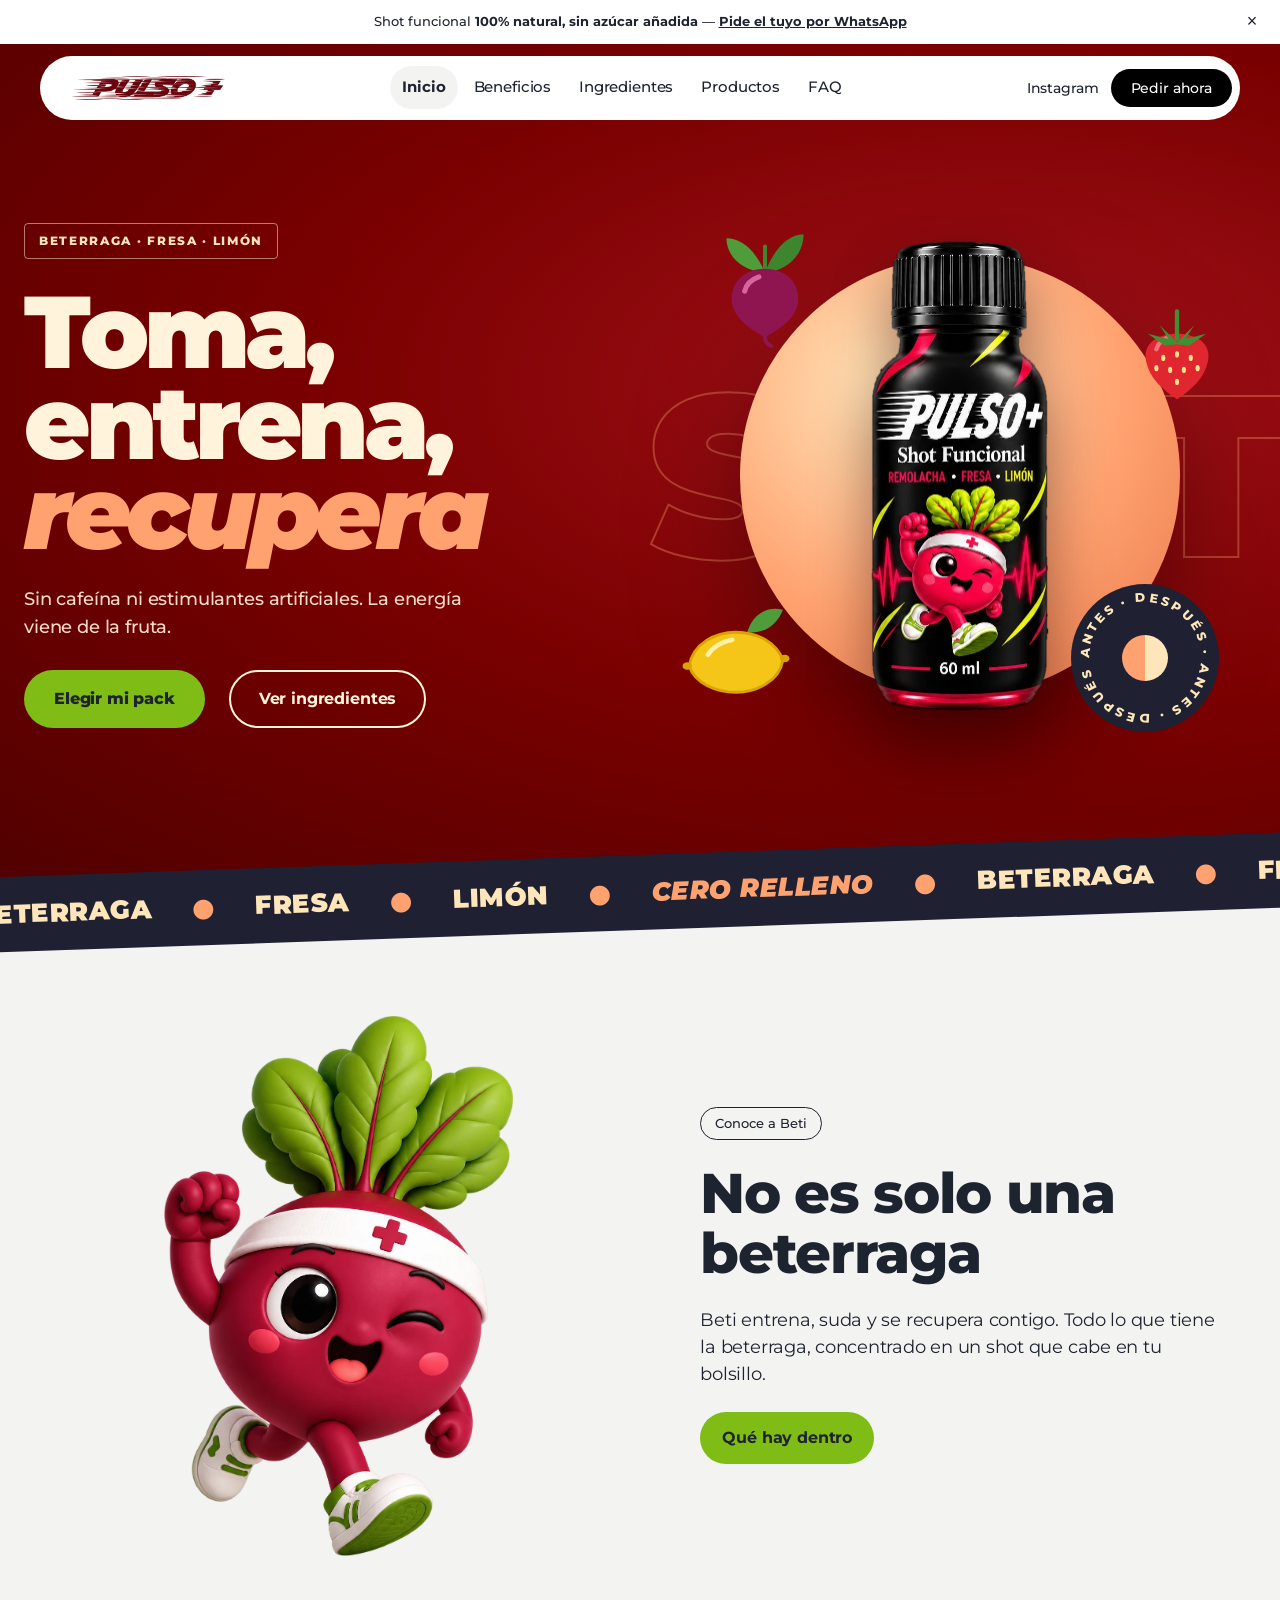
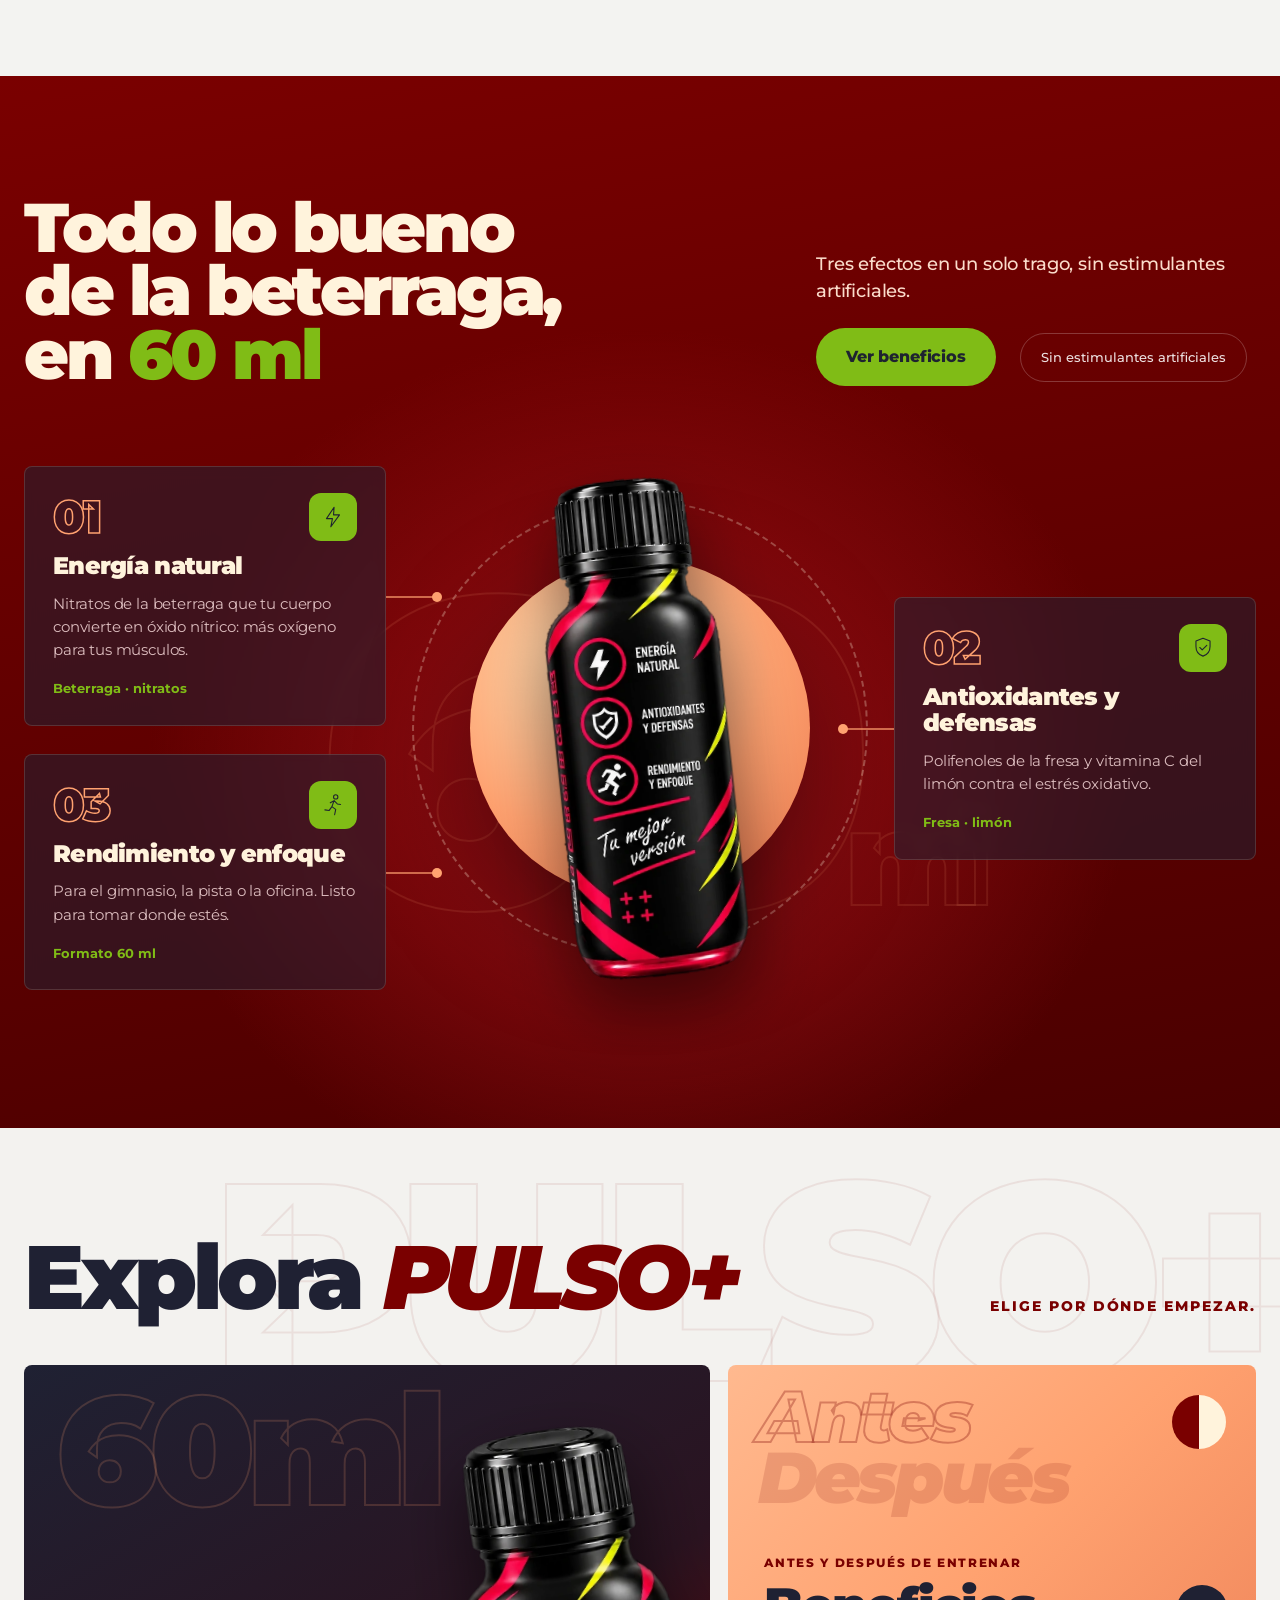
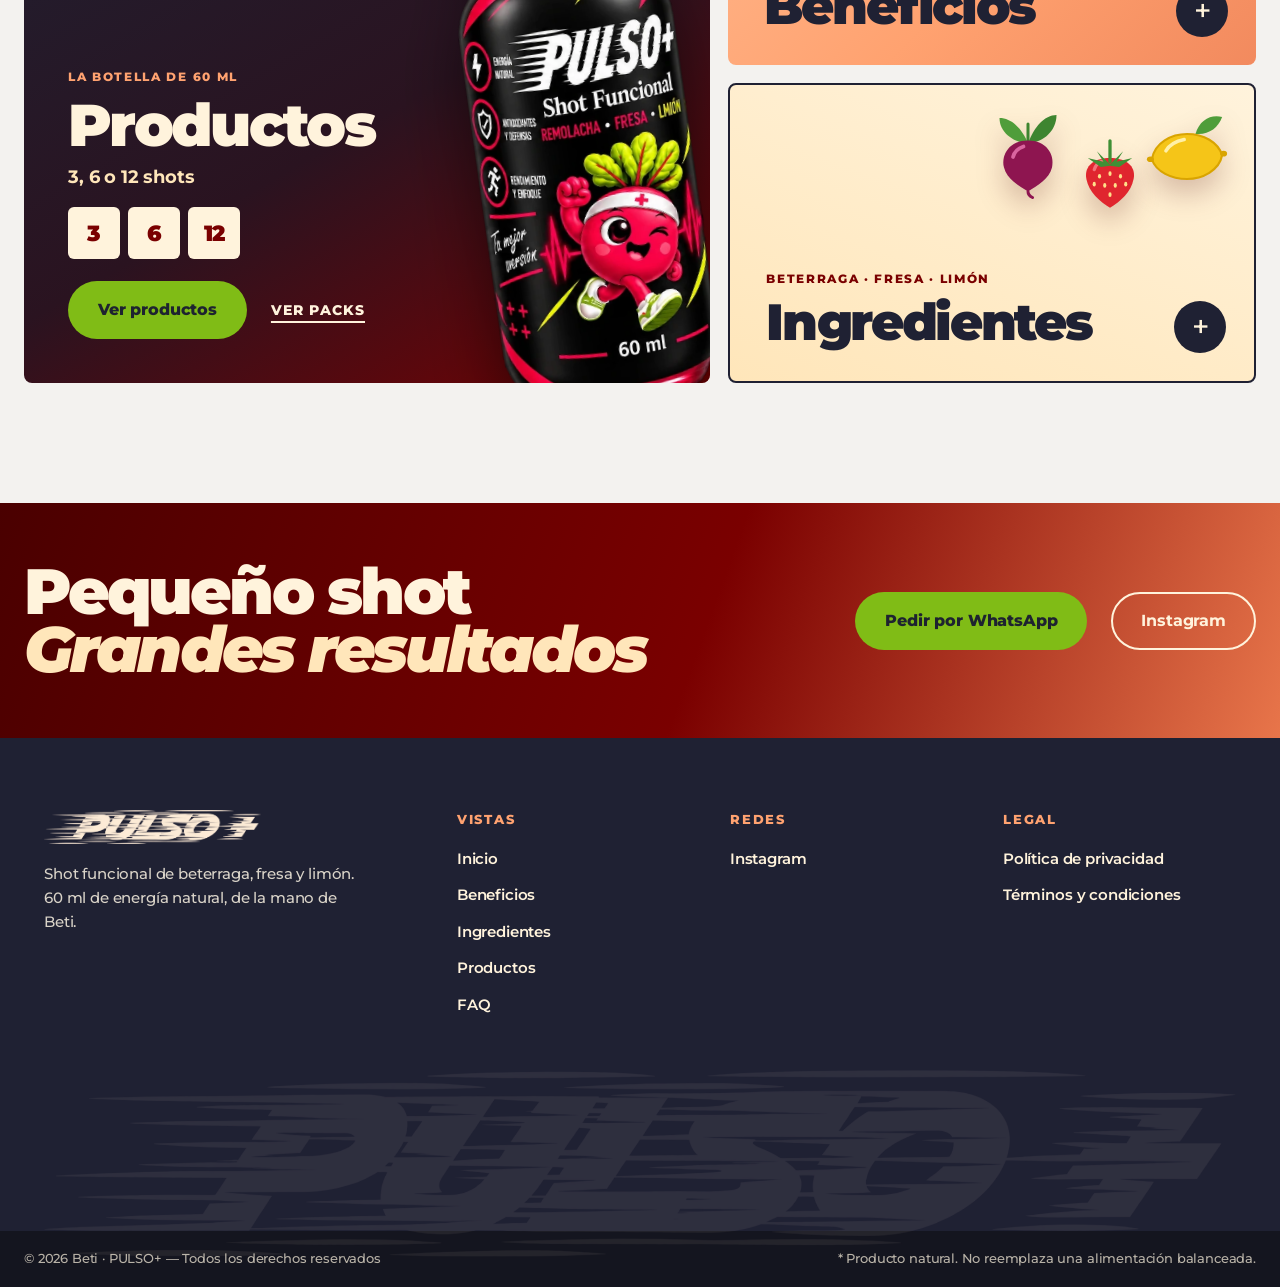
==== index.html @ 5bfd6ba0 "Explora: + en lugar de flecha en Beneficios e Ingredientes Co-Authored-By: Claude Opus 5.5 <noreply@" ====
<!doctype html>
<html lang="es">
<head>
  <meta charset="utf-8">
  <meta name="viewport" content="width=device-width, initial-scale=1, viewport-fit=cover">
  <title>PULSO+ de Beti — Pequeño shot. Grandes resultados.</title>
  <meta name="description" content="PULSO+: shot funcional 100% natural de 60 ml con beterraga, fresa y limón. Energía natural, antioxidantes y recuperación.">
  <meta name="theme-color" content="#ffffff">
  <link rel="icon" type="image/png" href="assets/img/favicon.png">
  <link rel="preconnect" href="https://fonts.googleapis.com">
  <link rel="preconnect" href="https://fonts.gstatic.com" crossorigin>
  <link href="https://fonts.googleapis.com/css2?family=Montserrat:ital,wght@0,400;0,500;0,600;0,700;0,800;0,900;1,800;1,900&display=swap" rel="stylesheet">
  <link rel="stylesheet" href="css/styles.css?v=13">
  <script>document.documentElement.classList.add('js')</script>
</head>
<body>
  <div class="banner">
    Shot funcional <strong>100% natural, sin azúcar añadida</strong> — <a href="productos.html#pedido" data-wa="Hola, quiero información de PULSO+">Pide el tuyo por WhatsApp</a>
    <button class="banner__close" type="button" aria-label="Cerrar aviso">×</button>
  </div>

  <div class="nav-holder">
    <nav class="nav" aria-label="Principal">
      <a class="nav__logo" href="index.html" aria-label="PULSO+, inicio"><img src="assets/img/pulso-logo.webp" alt="PULSO+" width="1953" height="306"></a>
      <ul class="nav__links" id="menu">
        <li><a href="index.html" aria-current="page">Inicio</a></li>
        <li><a href="beneficios.html">Beneficios</a></li>
        <li><a href="ingredientes.html">Ingredientes</a></li>
        <li><a href="productos.html">Productos</a></li>
        <li><a href="faq.html">FAQ</a></li>
      </ul>
      <div class="nav__right">
        <a class="btn btn--ghost nav__ig" href="https://www.instagram.com/pulso.pluss/" target="_blank" rel="noopener">Instagram</a>
        <a class="btn btn--dark nav__cta" href="productos.html#pedido" data-wa="Hola, quiero información de PULSO+">Pedir ahora</a>
        <button class="nav__toggle" type="button" aria-controls="menu" aria-expanded="false">Menú</button>
      </div>
    </nav>
  </div>

  <main>


    <section class="ix-hero" aria-labelledby="h1">
      <div class="ix-wrap ix-hero__grid">
        <div class="ix-hero__copy">
          <span class="ix-chip">Beterraga · Fresa · Limón</span>
          <h1 id="h1" class="ix-h1">Toma,<br>entrena,<br><em>recupera</em></h1>
          <p class="ix-lead ix-lead--warm">Sin cafeína ni estimulantes artificiales. La energía viene de la fruta.</p>
          <div class="ix-actions">
            <a class="btn btn--lime ix-btn" href="productos.html#packs">Elegir mi pack</a>
            <a class="ix-ghost" href="ingredientes.html">Ver ingredientes</a>
          </div>
        </div>
        <div class="ix-hero__art">
          <span class="ix-shot" aria-hidden="true">SHOT</span>
          <div class="ix-orb" aria-hidden="true"></div>
          <img class="ix-bottle ix-float" src="assets/img/pulso-botella-frente-v2.webp" alt="Botella de PULSO+ de 60 ml: remolacha, fresa y limón" width="355" height="941" fetchpriority="high">
          <svg class="ix-fruit ix-float2 ix-fruit--beet" width="130" height="130" viewBox="0 0 64 64" role="img" aria-label="Beterraga"><path d="M32 27 C28 17 21 10 13 10 C13 19 21 26 32 27 Z" fill="#4F9D3A"/><path d="M32 27 C36 16 43 8 51 8 C51 18 43 26 32 27 Z" fill="#3E8530"/><path d="M32 27 L32 14" stroke="#3E8530" stroke-width="2" stroke-linecap="round"/><path d="M32 25 C20 25 14 34 16 43 C18 51 26 55 32 59 C38 55 46 51 48 43 C50 34 44 25 32 25 Z" fill="#8E1550"/><path d="M32 59 C32 61 33 62 35 63" stroke="#8E1550" stroke-width="2" fill="none" stroke-linecap="round"/><path d="M22 36 C23 32 26 30 29 29" stroke="#D9659F" stroke-width="2.5" fill="none" stroke-linecap="round"/></svg>
          <svg class="ix-fruit ix-float ix-fruit--straw" width="110" height="110" viewBox="0 0 64 64" role="img" aria-label="Fresa"><path d="M32 22 C44 22 52 28 50 38 C48 48 40 55 32 60 C24 55 16 48 14 38 C12 28 20 22 32 22 Z" fill="#E0262F"/><path d="M20 31 C21 27 24 25 27 24" stroke="#F2747A" stroke-width="2.5" fill="none" stroke-linecap="round"/><g fill="#FFE08A"><ellipse cx="24" cy="36" rx="1.2" ry="1.8"/><ellipse cx="32" cy="34" rx="1.2" ry="1.8"/><ellipse cx="40" cy="36" rx="1.2" ry="1.8"/><ellipse cx="28" cy="43" rx="1.2" ry="1.8"/><ellipse cx="36" cy="43" rx="1.2" ry="1.8"/><ellipse cx="44" cy="42" rx="1.2" ry="1.8"/><ellipse cx="20" cy="42" rx="1.2" ry="1.8"/><ellipse cx="32" cy="50" rx="1.2" ry="1.8"/></g><path d="M32 27 L22 17 L27 25 L15 22 L25 29 L32 28 L39 29 L49 22 L37 25 L42 17 Z" fill="#3F8F35"/><path d="M32 25 L32 9" stroke="#3F8F35" stroke-width="2.5" stroke-linecap="round"/></svg>
          <svg class="ix-fruit ix-float2 ix-fruit--lemon" width="120" height="120" viewBox="0 0 64 64" role="img" aria-label="Limón"><path d="M38 22 C41 12 49 8 57 10 C54 18 47 23 38 22 Z" fill="#4F9D3A"/><path d="M7 40 C9 28 21 22 32 22 C44 22 54 28 57 37 C55 48 43 54 32 54 C21 54 10 49 7 40 Z" fill="#F5C518" stroke="#D9A400" stroke-width="1.5"/><ellipse cx="6" cy="40" rx="2.5" ry="2" fill="#D9A400"/><ellipse cx="58" cy="36" rx="2.5" ry="2" fill="#D9A400"/><path d="M17 34 C20 29 25 27 30 26" stroke="#FFF0A8" stroke-width="2.5" fill="none" stroke-linecap="round"/></svg>
          <svg class="ix-badge ix-spin" width="150" height="150" viewBox="0 0 150 150" aria-hidden="true">
            <defs><path id="ix-ring" d="M75 75 m-56 0 a56 56 0 1 1 112 0 a56 56 0 1 1 -112 0"/></defs>
            <circle cx="75" cy="75" r="74" fill="#1F2133"/>
            <text font-family="Montserrat, sans-serif" font-weight="800" font-size="12.5" letter-spacing="2.6" fill="#FFE6BA"><textPath href="#ix-ring">ANTES · DESPUÉS · ANTES · DESPUÉS · </textPath></text>
            <path d="M75 52 A23 23 0 0 0 75 98 Z" fill="#FFA270"/><path d="M75 52 A23 23 0 0 1 75 98 Z" fill="#FFE6BA"/>
          </svg>
        </div>
      </div>
      <div class="ix-marquee" aria-hidden="true"><div class="ix-marquee__track"><span>Beterraga</span><i>●</i><span>Fresa</span><i>●</i><span>Limón</span><i>●</i><em>Cero relleno</em><i>●</i><span>Beterraga</span><i>●</i><span>Fresa</span><i>●</i><span>Limón</span><i>●</i><em>Cero relleno</em><i>●</i><span>Beterraga</span><i>●</i><span>Fresa</span><i>●</i><span>Limón</span><i>●</i><em>Cero relleno</em><i>●</i><span>Beterraga</span><i>●</i><span>Fresa</span><i>●</i><span>Limón</span><i>●</i><em>Cero relleno</em><i>●</i></div></div>
    </section>



    <section class="band band--white" id="beti" aria-labelledby="beti-h">
      <div class="wrap split split--reverse">
        <div class="stack">
          <span class="tag" style="justify-self:start">Conoce a Beti</span>
          <h2 id="beti-h" class="display-alt accent">No es solo una beterraga</h2>
          <p class="lead">Beti entrena, suda y se recupera contigo. Todo lo que tiene la beterraga, concentrado en un shot que cabe en tu bolsillo.</p>
          <div class="actions"><a class="btn btn--lime" href="ingredientes.html">Qué hay dentro</a></div>
        </div>
        <div class="showcase showcase--lime showcase--mascot" data-reveal>
          <img src="assets/img/beti-mascota.webp" alt="Beti, una beterraga sonriente con vincha deportiva y zapatillas, corriendo" width="885" height="1369" loading="lazy">
        </div>
      </div>
    </section>


    <section class="hx-benefits" aria-labelledby="todo-h">
      <span class="hx-benefits__ghost" aria-hidden="true">60<small>ml</small></span>
      <div class="ix-wrap">
        <div class="hx-benefits__head" data-reveal>
          <h2 id="todo-h" class="px-h2">Todo lo bueno<br>de la beterraga,<br>en <span class="hl">60 ml</span></h2>
          <div class="hx-benefits__side">
            <p class="px-lead">Tres efectos en un solo trago, sin estimulantes artificiales.</p>
            <div class="ix-actions">
              <a class="btn btn--lime ix-btn" href="beneficios.html">Ver beneficios</a>
              <span class="pill-outline">Sin estimulantes artificiales</span>
            </div>
          </div>
        </div>
        <div class="hx-anatomy">
          <article class="hx-note hx-note--a" data-reveal>
            <span class="hx-note__link" aria-hidden="true"></span>
            <div class="hx-note__top"><span class="hx-note__n">01</span><span class="feat__icon" aria-hidden="true"><svg class="icon" viewBox="0 0 48 48" fill="none" stroke="currentColor" stroke-width="2" stroke-linejoin="round"><path d="M26 6 12 27h11l-3 15 16-22H25l1-14Z"/></svg></span></div>
            <h3 class="hx-note__title">Energía natural</h3>
            <p class="hx-note__text">Nitratos de la beterraga que tu cuerpo convierte en óxido nítrico: más oxígeno para tus músculos.</p>
            <span class="feat__tag">Beterraga · nitratos</span>
          </article>
          <div class="hx-anatomy__product" aria-hidden="true">
            <div class="hx-anatomy__disc"></div>
            <div class="hx-anatomy__orbit"></div>
            <img class="hx-anatomy__bottle ix-float" src="assets/img/pulso-botella-beneficios-v2.webp" alt="" width="333" height="941" loading="lazy">
          </div>
          <article class="hx-note hx-note--b" data-reveal>
            <span class="hx-note__link" aria-hidden="true"></span>
            <div class="hx-note__top"><span class="hx-note__n">02</span><span class="feat__icon" aria-hidden="true"><svg class="icon" viewBox="0 0 48 48" fill="none" stroke="currentColor" stroke-width="2" stroke-linejoin="round" stroke-linecap="round"><path d="M24 6 11 11v10c0 9 5.6 15.4 13 18 7.4-2.6 13-9 13-18V11L24 6Z"/><path d="m18 23 4.5 4.5L31 19"/></svg></span></div>
            <h3 class="hx-note__title">Antioxidantes y defensas</h3>
            <p class="hx-note__text">Polifenoles de la fresa y vitamina C del limón contra el estrés oxidativo.</p>
            <span class="feat__tag">Fresa · limón</span>
          </article>
          <article class="hx-note hx-note--c" data-reveal>
            <span class="hx-note__link" aria-hidden="true"></span>
            <div class="hx-note__top"><span class="hx-note__n">03</span><span class="feat__icon" aria-hidden="true"><svg class="icon" viewBox="0 0 48 48" fill="none" stroke="currentColor" stroke-width="2" stroke-linejoin="round" stroke-linecap="round"><circle cx="29" cy="9" r="4"/><path d="m19 20 7-4 6 6 6 1M26 16l-4 11 7 5-2 10M22 27l-5 7-8-1"/></svg></span></div>
            <h3 class="hx-note__title">Rendimiento y enfoque</h3>
            <p class="hx-note__text">Para el gimnasio, la pista o la oficina. Listo para tomar donde estés.</p>
            <span class="feat__tag">Formato 60 ml</span>
          </article>
        </div>
      </div>
    </section>


    <section class="hx-explore" aria-labelledby="explora-h">
      <span class="hx-explore__mark" aria-hidden="true">PULSO+</span>
      <div class="ix-wrap">
        <div class="hx-explore__head" data-reveal>
          <h2 id="explora-h" class="px-h2 px-h2--ink px-h2--xl">Explora <em>PULSO+</em></h2>
          <p class="hx-explore__intro">Elige por dónde empezar.</p>
        </div>
        <div class="hx-bento">
          <div class="hx-tile hx-tile--prod" data-reveal>
            <span class="hx-tile__big" aria-hidden="true">60ml</span>
            <div class="hx-tile__copy">
              <p class="hx-tile__kicker">La botella de 60 ml</p>
              <h3 class="hx-tile__title">Productos</h3>
              <p class="hx-tile__sub">3, 6 o 12 shots</p>
              <ul class="hx-tile__packs" aria-label="Packs disponibles"><li>3</li><li>6</li><li>12</li></ul>
              <div class="ix-actions">
                <a class="btn btn--lime ix-btn" href="productos.html">Ver productos</a>
                <a class="hx-tile__link" href="productos.html#packs">Ver packs</a>
              </div>
            </div>
            <img class="hx-tile__bottle" src="assets/img/pulso-botella-34-v2.webp" alt="Botella de PULSO+ de 60 ml" width="364" height="960" loading="lazy">
          </div>
          <a class="hx-tile hx-tile--ben" href="beneficios.html" data-reveal>
            <span class="hx-tile__words" aria-hidden="true"><span>Antes</span><span>Después</span></span>
            <span class="hx-tile__dot" aria-hidden="true"></span>
            <span class="hx-tile__kicker">Antes y después de entrenar</span>
            <span class="hx-tile__title">Beneficios</span>
            <span class="hx-tile__go" aria-hidden="true">+</span>
          </a>
          <a class="hx-tile hx-tile--ing" href="ingredientes.html" data-reveal>
            <span class="hx-tile__fruits" aria-hidden="true">
              <svg class="hx-fruit hx-fruit--1" width="96" height="96" viewBox="0 0 64 64" role="img" aria-label=""><path d="M32 27 C28 17 21 10 13 10 C13 19 21 26 32 27 Z" fill="#4F9D3A"/><path d="M32 27 C36 16 43 8 51 8 C51 18 43 26 32 27 Z" fill="#3E8530"/><path d="M32 27 L32 14" stroke="#3E8530" stroke-width="2" stroke-linecap="round"/><path d="M32 25 C20 25 14 34 16 43 C18 51 26 55 32 59 C38 55 46 51 48 43 C50 34 44 25 32 25 Z" fill="#8E1550"/><path d="M32 59 C32 61 33 62 35 63" stroke="#8E1550" stroke-width="2" fill="none" stroke-linecap="round"/><path d="M22 36 C23 32 26 30 29 29" stroke="#D9659F" stroke-width="2.5" fill="none" stroke-linecap="round"/></svg>
              <svg class="hx-fruit hx-fruit--2" width="84" height="84" viewBox="0 0 64 64" role="img" aria-label=""><path d="M32 22 C44 22 52 28 50 38 C48 48 40 55 32 60 C24 55 16 48 14 38 C12 28 20 22 32 22 Z" fill="#E0262F"/><path d="M20 31 C21 27 24 25 27 24" stroke="#F2747A" stroke-width="2.5" fill="none" stroke-linecap="round"/><g fill="#FFE08A"><ellipse cx="24" cy="36" rx="1.2" ry="1.8"/><ellipse cx="32" cy="34" rx="1.2" ry="1.8"/><ellipse cx="40" cy="36" rx="1.2" ry="1.8"/><ellipse cx="28" cy="43" rx="1.2" ry="1.8"/><ellipse cx="36" cy="43" rx="1.2" ry="1.8"/><ellipse cx="44" cy="42" rx="1.2" ry="1.8"/><ellipse cx="20" cy="42" rx="1.2" ry="1.8"/><ellipse cx="32" cy="50" rx="1.2" ry="1.8"/></g><path d="M32 27 L22 17 L27 25 L15 22 L25 29 L32 28 L39 29 L49 22 L37 25 L42 17 Z" fill="#3F8F35"/><path d="M32 25 L32 9" stroke="#3F8F35" stroke-width="2.5" stroke-linecap="round"/></svg>
              <svg class="hx-fruit hx-fruit--3" width="90" height="90" viewBox="0 0 64 64" role="img" aria-label=""><path d="M38 22 C41 12 49 8 57 10 C54 18 47 23 38 22 Z" fill="#4F9D3A"/><path d="M7 40 C9 28 21 22 32 22 C44 22 54 28 57 37 C55 48 43 54 32 54 C21 54 10 49 7 40 Z" fill="#F5C518" stroke="#D9A400" stroke-width="1.5"/><ellipse cx="6" cy="40" rx="2.5" ry="2" fill="#D9A400"/><ellipse cx="58" cy="36" rx="2.5" ry="2" fill="#D9A400"/><path d="M17 34 C20 29 25 27 30 26" stroke="#FFF0A8" stroke-width="2.5" fill="none" stroke-linecap="round"/></svg>
            </span>
            <span class="hx-tile__kicker">Beterraga · Fresa · Limón</span>
            <span class="hx-tile__title">Ingredientes</span>
            <span class="hx-tile__go" aria-hidden="true">+</span>
          </a>
        </div>
      </div>
    </section>


  </main>

  <footer class="ft">
    <div class="ft__cta">
      <div class="ix-wrap ft__cta-inner">
        <p class="ft__tagline">Pequeño shot<br><em>Grandes resultados</em></p>
        <div class="ix-actions">
          <a class="btn btn--lime ix-btn" href="productos.html#pedido" data-wa="Hola, quiero información de PULSO+">Pedir por WhatsApp</a>
          <a class="ix-ghost" href="https://www.instagram.com/pulso.pluss/" target="_blank" rel="noopener">Instagram</a>
        </div>
      </div>
    </div>
    <div class="ix-wrap ft__body">
      <div class="ft__brand">
        <img src="assets/img/pulso-logo-crema.webp" alt="PULSO+" width="1953" height="306" loading="lazy">
        <p>Shot funcional de beterraga, fresa y limón. 60 ml de energía natural, de la mano de Beti.</p>
      </div>
      <nav class="ft__col" aria-label="Vistas">
        <h4>Vistas</h4>
          <a href="index.html">Inicio</a>
          <a href="beneficios.html">Beneficios</a>
          <a href="ingredientes.html">Ingredientes</a>
          <a href="productos.html">Productos</a>
          <a href="faq.html">FAQ</a>
      </nav>
      <div class="ft__col">
        <h4>Redes</h4>
        <a href="https://www.instagram.com/pulso.pluss/" target="_blank" rel="noopener">Instagram</a>
      </div>
      <div class="ft__col">
        <h4>Legal</h4>
        <a href="#">Política de privacidad</a>
        <a href="#">Términos y condiciones</a>
      </div>
    </div>
    <div class="ft__mark" aria-hidden="true"><img src="assets/img/pulso-logo-crema.webp" alt="" width="1953" height="306" loading="lazy"></div>
    <div class="ft__bottom">
      <div class="ix-wrap ft__bottom-inner">
        <span>© <span data-year>2026</span> Beti · PULSO+ — Todos los derechos reservados</span>
        <span>* Producto natural. No reemplaza una alimentación balanceada.</span>
      </div>
    </div>
  </footer>
  <script src="js/main.js?v=13"></script>
</body>
</html>
---- css/styles.css ----
/* =========================================================
   PULSO+ de Beti — Sistema visual "color-block"
   Franjas de color a todo el ancho, píldoras blancas,
   lima como único color de acción. Plano: sin sombras ni degradados.
   ========================================================= */

:root {
  /* Colores */
  --color-voltage-lime: #80bc16;  /* verde hoja (antes #d2e823) */
  --color-voltage-lime-hover: #6ea512;
  --color-leaf: #80bc16;        /* verde de botones (hojas de Beti) */
  --color-leaf-hover: #6ea512;
  --color-cobalt-signal: #2665d6;
  --color-bordeaux-maroon: #780016;
  --color-maroon-light: #8f0a25;
  --color-midnight-ink: #1e2330;
  --color-plaster-white: #ffffff;
  --color-bone-canvas: #f3f3f1;
  --color-slate-mute: #676b5f;
  --color-lilac-whisper: #e9c0e9;
  --color-indigo-abyss: #061492;
  --color-forest-depth: #254f1a;
  --color-saffron: #d6a337;
  --color-peach: #ffa97b;
  --color-apricot: #ffe5bf;
  --color-cream: #fff2db;
  --color-ivory: #fffaf3;

  /* Tipografía */
  --font-main: 'Montserrat', ui-sans-serif, system-ui, -apple-system, 'Segoe UI', Roboto, sans-serif;

  --text-caption: 12px;
  --text-body-sm: 14px;
  --text-body: 16px;
  --text-body-lg: 18px;
  --text-subheading: 20px;
  --text-heading-sm: 24px;
  --text-heading: 28px;
  --text-heading-lg: clamp(28px, 4.4vw, 51px);
  --text-display-alt: clamp(32px, 5vw, 56px);
  --text-display: clamp(36px, 7vw, 80px);

  /* Layout */
  --page-max-width: 1280px;
  --section-gap: clamp(56px, 8vw, 80px);
  --gutter: clamp(16px, 4vw, 40px);
  --card-padding: 24px;
  --element-gap: 16px;

  /* Radios */
  --radius-inputs: 8px;
  --radius-row: 24px;
  --radius-cards: 32px;
  --radius-lozenge: 48px;
  --radius-pills: 1000px;
}

*,
*::before,
*::after { box-sizing: border-box; }

html { scroll-behavior: smooth; }

body {
  margin: 0;
  background: var(--color-bone-canvas);
  color: var(--color-midnight-ink);
  font-family: var(--font-main);
  font-size: var(--text-body);
  font-weight: 400;
  line-height: 1.5;
  letter-spacing: -0.01em;
  -webkit-font-smoothing: antialiased;
  overflow-x: hidden;
}

img { max-width: 100%; height: auto; display: block; }
a { color: inherit; }
p { margin: 0; }
h1, h2, h3, h4 { margin: 0; overflow-wrap: break-word; hyphens: auto; }

:focus-visible { outline: 2px solid var(--color-midnight-ink); outline-offset: 3px; }
.band--blue :focus-visible,
.band--maroon :focus-visible { outline-color: var(--color-voltage-lime); }

/* ---------- Tipografía ---------- */
.display {
  font-size: var(--text-display);
  font-weight: 800;
  line-height: 1;
  letter-spacing: -0.043em;
}
.display-alt {
  font-size: var(--text-display-alt);
  font-weight: 800;
  line-height: 1.06;
  letter-spacing: -0.024em;
}
.heading-lg { font-size: var(--text-heading-lg); font-weight: 800; line-height: 1.06; letter-spacing: -0.024em; }
.heading { font-size: var(--text-heading); font-weight: 700; line-height: 1.2; letter-spacing: -0.02em; }
.heading-sm { font-size: var(--text-heading-sm); font-weight: 700; line-height: 1.2; letter-spacing: -0.02em; }
.subheading { font-size: var(--text-subheading); font-weight: 700; line-height: 1.31; letter-spacing: -0.02em; }
.lead { font-size: var(--text-body-lg); line-height: 1.5; letter-spacing: -0.013em; max-width: 520px; }
.body { font-size: var(--text-body); line-height: 1.5; max-width: 520px; }
.small { font-size: var(--text-body-sm); line-height: 1.5; letter-spacing: 0; }
.caption { font-size: var(--text-caption); line-height: 1.5; letter-spacing: 0; font-weight: 500; }

/* ---------- Franjas de color (cada una con un único color de titular) ---------- */
.band {
  --accent: var(--color-midnight-ink);
  --ink: var(--color-midnight-ink);
  background: var(--bg);
  color: var(--ink);
  padding: var(--section-gap) var(--gutter);
}
.band--lime   { --bg: var(--color-voltage-lime);   --accent: var(--color-midnight-ink); --ink: var(--color-midnight-ink); }
.band--blue   { --bg: var(--color-cobalt-signal);  --accent: var(--color-voltage-lime); --ink: var(--color-plaster-white); }
.band--maroon { --bg: var(--color-bordeaux-maroon); --accent: var(--color-plaster-white); --ink: var(--color-plaster-white); }
.band--white  { --bg: var(--color-bone-canvas);    --accent: var(--color-midnight-ink); --ink: var(--color-midnight-ink); }
.band--cream  { --bg: var(--color-cream);          --accent: var(--color-midnight-ink); --ink: var(--color-midnight-ink); }

/* Franja con difuminado en los colores de Beti (beterraga, mejillas, hojas, lima) */
/* Versión oscura: base vino casi negra, manchas intensas y grano sutil */
.band--glow {
  --bg: #16040a;
  --accent: var(--color-plaster-white);
  --ink: var(--color-plaster-white);
  position: relative;
  overflow: hidden;
  isolation: isolate;
}
.band--glow::before {
  content: "";
  position: absolute;
  inset: -12%;
  z-index: -2;
  background:
    radial-gradient(34% 44% at 80% 44%, rgba(222, 22, 72, .85), transparent 70%),   /* beterraga detrás del producto */
    radial-gradient(48% 60% at 60% 60%, rgba(120, 0, 22, .90), transparent 72%),    /* vino de marca */
    radial-gradient(26% 32% at 66% 86%, rgba(255, 92, 138, .55), transparent 70%),  /* mejillas */
    radial-gradient(30% 38% at 98% 96%, rgba(98, 160, 40, .70), transparent 70%),   /* hojas */
    radial-gradient(26% 30% at 4% 0%, rgba(128, 188, 22, .38), transparent 70%),    /* chispa verde */
    radial-gradient(30% 36% at 22% 100%, rgba(98, 160, 40, .30), transparent 70%);
  filter: blur(70px) saturate(1.15);
  animation: glow-drift 16s ease-in-out infinite alternate;
}
/* Grano fino para que el difuminado no se vea plano */
.band--glow::after {
  content: "";
  position: absolute;
  inset: 0;
  z-index: -1;
  pointer-events: none;
  opacity: .14;
  mix-blend-mode: overlay;
  background-image: url("data:image/svg+xml,%3Csvg xmlns='http://www.w3.org/2000/svg' width='160' height='160'%3E%3Cfilter id='n'%3E%3CfeTurbulence type='fractalNoise' baseFrequency='.9' numOctaves='2' stitchTiles='stitch'/%3E%3C/filter%3E%3Crect width='100%25' height='100%25' filter='url(%23n)'/%3E%3C/svg%3E");
}
@keyframes glow-drift {
  from { transform: translate3d(0, 0, 0) scale(1); }
  to { transform: translate3d(-3%, 2%, 0) scale(1.08); }
}
.band--glow .btn--dark { background: var(--color-leaf); color: var(--color-midnight-ink); }
.band--glow .btn--dark:hover { background: var(--color-plaster-white); color: var(--color-bordeaux-maroon); }
/* Dentro de la cajita blanca del pedido rápido, el hover va a vino */
.band--glow .quick .btn:hover { background: var(--color-bordeaux-maroon); color: var(--color-plaster-white); }
.band--glow .lead { color: rgba(255, 255, 255, .86); }
/* Página completa sobre un único difuminado fijo: sin cortes entre secciones */
.page-glow { background: #16040a; }
.page-glow::before,
.page-glow::after {
  content: "";
  position: fixed;
  pointer-events: none;
}
.page-glow::before {
  inset: -15%;
  z-index: -2;
  background:
    radial-gradient(34% 44% at 80% 44%, rgba(222, 22, 72, .85), transparent 70%),
    radial-gradient(48% 60% at 60% 60%, rgba(120, 0, 22, .90), transparent 72%),
    radial-gradient(26% 32% at 66% 86%, rgba(255, 92, 138, .55), transparent 70%),
    radial-gradient(30% 38% at 98% 96%, rgba(98, 160, 40, .70), transparent 70%),
    radial-gradient(26% 30% at 4% 0%, rgba(128, 188, 22, .38), transparent 70%),
    radial-gradient(30% 36% at 22% 100%, rgba(98, 160, 40, .30), transparent 70%);
  filter: blur(70px) saturate(1.15);
  animation: glow-drift 16s ease-in-out infinite alternate;
}
.page-glow::after {
  inset: 0;
  z-index: -1;
  opacity: .14;
  mix-blend-mode: overlay;
  background-image: url("data:image/svg+xml,%3Csvg xmlns='http://www.w3.org/2000/svg' width='160' height='160'%3E%3Cfilter id='n'%3E%3CfeTurbulence type='fractalNoise' baseFrequency='.9' numOctaves='2' stitchTiles='stitch'/%3E%3C/filter%3E%3Crect width='100%25' height='100%25' filter='url(%23n)'/%3E%3C/svg%3E");
}
/* Las secciones quedan transparentes: solo se ve el difuminado de fondo */
.page-glow .band--glow { background: transparent; overflow: visible; isolation: auto; }
.page-glow .band--glow::before,
.page-glow .band--glow::after { display: none; }
.page-glow .footer { background: transparent; }

.band .accent { color: var(--accent); }
.band--first { padding-top: calc(var(--section-gap) + 72px); }

.wrap { max-width: var(--page-max-width); margin: 0 auto; }

.split {
  display: grid;
  grid-template-columns: minmax(0, 1.05fr) minmax(0, .95fr);
  gap: clamp(32px, 5vw, 64px);
  align-items: center;
}
.split--reverse > :first-child { order: 2; }
.stack { display: grid; gap: 24px; align-content: start; }
.stack--tight { gap: 16px; }
.center-head { display: grid; gap: 16px; justify-items: center; text-align: center; margin: 0 auto 48px; max-width: 900px; }

@media (max-width: 900px) {
  .split { grid-template-columns: minmax(0, 1fr); }
  .split--reverse > :first-child { order: 0; }
}

/* ---------- Botones (todo lo clicable es píldora) ---------- */
.btn {
  display: inline-flex;
  align-items: center;
  justify-content: center;
  gap: 8px;
  border: 0;
  border-radius: 9999px;
  padding: 18px 22px;
  font: 700 16px/1 var(--font-main);
  letter-spacing: -0.01em;
  text-decoration: none;
  cursor: pointer;
  white-space: nowrap;
  transition: background-color .2s ease, color .2s ease;
}
.btn--lime { background: var(--color-leaf); color: var(--color-midnight-ink); }
.btn--lime:hover { background: var(--color-bordeaux-maroon); color: var(--color-plaster-white); }
/* Sobre fondos vino u oscuros, el hover pasa a blanco para no perderse */
.band--maroon .btn--lime:hover,
.card--maroon .btn--lime:hover,
.band--glow .btn--lime:hover { background: var(--color-plaster-white); color: var(--color-bordeaux-maroon); }
.btn--dark { background: #000; color: #fff; font-weight: 500; font-size: 14px; padding: 12px 20px; }
.btn--dark:hover { background: var(--color-leaf); color: var(--color-midnight-ink); }
.btn--dark.btn--lg { font-size: 16px; font-weight: 700; padding: 18px 22px; }
.btn--ghost { background: transparent; color: inherit; font-weight: 500; font-size: 14px; padding: 12px 8px; }
.btn--ghost:hover { text-decoration: underline; text-underline-offset: 4px; }
.btn:active { transform: translateY(1px); }
.btn--block { width: 100%; white-space: normal; text-align: center; line-height: 1.2; }
.btn .arrow { transition: transform .2s ease; }
.btn:hover .arrow { transform: translateX(3px); }

.actions { display: flex; flex-wrap: wrap; gap: 12px; align-items: center; }

/* ---------- Etiquetas ---------- */
.tag {
  display: inline-flex;
  align-items: center;
  gap: 6px;
  border-radius: 9999px;
  padding: 6px 14px;
  font-size: 13px;
  font-weight: 500;
  letter-spacing: 0;
  border: 1px solid currentColor;
}
.tag--solid { background: var(--color-plaster-white); color: var(--color-midnight-ink); border-color: var(--color-plaster-white); }
.tags { display: flex; flex-wrap: wrap; gap: 8px; }

/* ---------- Franja promocional superior ---------- */
.banner {
  position: relative;
  background: var(--color-plaster-white);
  color: var(--color-midnight-ink);
  font-size: 13px;
  font-weight: 500;
  letter-spacing: 0;
  text-align: center;
  padding: 12px 48px;
}
.banner a { font-weight: 700; }
.banner__close {
  position: absolute;
  right: 12px;
  top: 50%;
  transform: translateY(-50%);
  width: 32px; height: 32px;
  border: 0;
  border-radius: 9999px;
  background: transparent;
  color: inherit;
  font-size: 18px;
  cursor: pointer;
}
.banner__close:hover { background: var(--color-bone-canvas); }

/* ---------- Navegación flotante (píldora blanca) ---------- */
.nav-holder {
  position: sticky;
  top: 0;
  z-index: 50;
  height: 0;
  padding: 0 var(--gutter);
}
.nav {
  position: relative;
  top: 12px;                 /* flota sin empujar la página (no deja hueco arriba) */
  max-width: var(--page-max-width);
  margin: 0 auto;
  background: var(--color-plaster-white);
  border-radius: var(--radius-pills);
  min-height: 64px;
  padding: 8px 8px 8px 32px;
  display: flex;
  align-items: center;
  justify-content: space-between;
  gap: 16px;
}
.nav__logo img { height: 24px; width: auto; }
.nav__links {
  display: flex;
  gap: 4px;
  list-style: none;
  margin: 0;
  padding: 0;
}
.nav__links a {
  display: block;
  padding: 10px 12px;
  border-radius: 9999px;
  font-size: 15px;
  font-weight: 500;
  letter-spacing: -0.01em;
  text-decoration: none;
  color: var(--color-midnight-ink);
}
.nav__links a:hover { background: var(--color-bone-canvas); }
.nav__links a[aria-current="page"] { background: var(--color-bone-canvas); font-weight: 700; }
.nav__right { display: flex; align-items: center; gap: 4px; }
.nav__toggle {
  display: none;
  border: 0;
  border-radius: 9999px;
  background: var(--color-bone-canvas);
  color: var(--color-midnight-ink);
  font: 500 14px/1 var(--font-main);
  padding: 12px 16px;
  cursor: pointer;
}

@media (max-width: 1060px) {
  .nav { padding-left: 20px; }
  .nav__toggle { display: inline-flex; }
  .nav__ig { display: none; }
  .nav__links {
    display: none;
    position: absolute;
    top: calc(100% + 8px);
    left: 0;
    right: 0;
    flex-direction: column;
    gap: 2px;
    padding: 12px;
    background: var(--color-plaster-white);
    border-radius: var(--radius-cards);
  }
  .nav.is-open .nav__links { display: flex; }
  .nav__links a { font-size: 18px; padding: 14px 16px; }
}
@media (max-width: 480px) {
  .nav__logo img { height: 18px; }
  .nav__cta { padding: 12px 14px; }
}

/* ---------- Tarjetas ---------- */
.card {
  border-radius: var(--radius-cards);
  padding: 32px;
  display: grid;
  gap: 16px;
  align-content: start;
  position: relative;
}
.card--white  { background: var(--color-plaster-white); color: var(--color-midnight-ink); }
.card--lime   { background: var(--color-voltage-lime); color: var(--color-midnight-ink); }
.card--blue   { background: var(--color-cobalt-signal); color: #fff; }
.card--blue .accent { color: var(--color-voltage-lime); }
.card--maroon { background: var(--color-bordeaux-maroon); color: #fff; }
.card--maroon .accent { color: var(--color-plaster-white); }
.card--indigo { background: var(--color-indigo-abyss); color: #fff; }
.card--indigo .accent { color: var(--color-lilac-whisper); }
.card--saffron { background: var(--color-saffron); color: var(--color-midnight-ink); }
.card--p1 { background: var(--color-peach); color: var(--color-midnight-ink); }
.card--p2 { background: var(--color-apricot); color: var(--color-midnight-ink); }
.card--p3 { background: var(--color-cream); color: var(--color-midnight-ink); }
.card--p4 { background: var(--color-ivory); color: var(--color-midnight-ink); }
.card--outline { border: 2px solid var(--color-lilac-whisper); }
.card--outline-forest { border: 2px solid var(--color-forest-depth); }
.card--lighter { background: var(--color-maroon-light); border: 1px solid var(--color-lilac-whisper); color: #fff; }
.card .icon { width: 48px; height: 48px; }

.grid-3 { display: grid; grid-template-columns: repeat(3, minmax(0, 1fr)); gap: var(--element-gap); }
.grid-2 { display: grid; grid-template-columns: repeat(2, minmax(0, 1fr)); gap: var(--element-gap); }
.grid-4 { display: grid; grid-template-columns: repeat(4, minmax(0, 1fr)); gap: var(--element-gap); }
@media (max-width: 1200px) { .grid-4 { grid-template-columns: repeat(2, minmax(0, 1fr)); } }
@media (max-width: 900px) { .grid-3, .grid-2 { grid-template-columns: minmax(0, 1fr); } }
@media (max-width: 520px) { .grid-4 { grid-template-columns: minmax(0, 1fr); } }

/* ---------- Bloque visual (producto flotando en un bloque de color) ---------- */
.showcase {
  position: relative;
  border-radius: var(--radius-lozenge);
  min-height: clamp(420px, 52vw, 620px);
  display: grid;
  place-items: center;
  padding: 40px 24px;
  overflow: hidden;
}
/* En las franjas el producto flota directamente sobre el color de la sección;
   el bloque de color solo se usa dentro de tarjetas (galería de producto). */
.band > .wrap .showcase { overflow: visible; }
.card .showcase--maroon { background: var(--color-bordeaux-maroon); }
.card .showcase--lime   { background: var(--color-voltage-lime); }
.card .showcase--lilac  { background: var(--color-lilac-whisper); }
.showcase img {
  max-height: clamp(340px, 44vw, 540px);
  width: auto;
  transform: rotate(-6deg);
  animation: bob 7s ease-in-out infinite;
}
.showcase--mascot img { transform: none; }
@keyframes bob {
  0%, 100% { translate: 0 0; }
  50% { translate: 0 -12px; }
}

/* Pegatinas en píldora sobre el bloque */
.sticker {
  position: absolute;
  z-index: 2;
  background: var(--color-plaster-white);
  color: var(--color-midnight-ink);
  border-radius: 9999px;
  padding: 10px 16px;
  font-size: 14px;
  font-weight: 700;
  letter-spacing: -0.01em;
  white-space: nowrap;
}
.sticker--lime { background: var(--color-voltage-lime); }
.band--lime .sticker--lime { background: var(--color-midnight-ink); color: var(--color-plaster-white); }
.sticker--1 { top: 12%; left: 6%; transform: rotate(-4deg); }
.sticker--2 { top: 42%; right: 5%; transform: rotate(5deg); }
.sticker--3 { bottom: 10%; left: 9%; transform: rotate(3deg); }
@media (max-width: 520px) {
  .sticker { font-size: 12px; padding: 8px 12px; }
}

/* ---------- Pedido rápido (grupo de input estilo "handle") ---------- */
.quick {
  display: flex;
  align-items: center;
  gap: 8px;
  background: var(--color-plaster-white);
  border-radius: 9999px;
  padding: 8px 8px 8px 24px;
  max-width: 560px;
}
.quick__prefix { font-weight: 500; white-space: nowrap; color: var(--color-slate-mute); }
.quick select {
  flex: 1;
  min-width: 0;
  border: 0;
  background: transparent;
  font: 500 16px/1.3 var(--font-main);
  color: var(--color-midnight-ink);
  padding: 10px 4px;
  cursor: pointer;
}
.quick select:focus { outline: none; }
.quick:focus-within { outline: 2px solid var(--color-midnight-ink); outline-offset: 2px; }
@media (max-width: 560px) {
  .quick { flex-wrap: wrap; border-radius: var(--radius-cards); padding: 16px; }
  .quick select { flex-basis: 100%; }
  .quick .btn { width: 100%; }
}

/* ---------- Ingredientes ---------- */
.ing-icon {
  width: 96px;
  height: 96px;
  border-radius: 9999px;
  display: grid;
  place-items: center;
  border: 2px solid currentColor;
}
.ing-icon svg { width: 60px; height: 60px; }

/* ---------- Lista de filas (ficha / lo que no lleva) ---------- */
.rows { list-style: none; margin: 0; padding: 0; display: grid; gap: 8px; }
.rows li {
  display: flex;
  justify-content: space-between;
  align-items: center;
  gap: 16px;
  background: var(--color-plaster-white);
  color: var(--color-midnight-ink);
  border-radius: 9999px;
  padding: 16px 24px;
  font-weight: 500;
}
.rows li strong { font-weight: 800; }
.rows--bone li { background: var(--color-bone-canvas); }
.band--white .rows li { background: var(--color-apricot); }

/* ---------- Pasos (timeline) ---------- */
.steps { display: grid; grid-template-columns: repeat(4, minmax(0, 1fr)); gap: var(--element-gap); }
.step {
  border-radius: var(--radius-cards);
  padding: 24px;
  background: var(--color-maroon-light);
  border: 1px solid var(--color-lilac-whisper);
  color: #fff;
  display: grid;
  gap: 8px;
}
.step__time {
  display: inline-flex;
  justify-self: start;
  background: var(--color-lilac-whisper);
  color: var(--color-bordeaux-maroon);
  border-radius: 9999px;
  padding: 6px 12px;
  font-size: 13px;
  font-weight: 700;
  letter-spacing: 0;
}
.band--white .step { border: 0; color: var(--color-midnight-ink); }
.band--white .step:nth-child(4n+1) { background: var(--color-peach); }
.band--white .step:nth-child(4n+2) { background: var(--color-apricot); }
.band--white .step:nth-child(4n+3) { background: var(--color-cream); }
.band--white .step:nth-child(4n+4) { background: var(--color-ivory); }
.band--white .step__time { background: var(--color-bordeaux-maroon); color: var(--color-plaster-white); }
@media (max-width: 900px) { .steps { grid-template-columns: repeat(2, minmax(0, 1fr)); } }
@media (max-width: 520px) { .steps { grid-template-columns: minmax(0, 1fr); } }

/* ---------- Packs ---------- */
.pack__num { font-size: clamp(72px, 9vw, 112px); font-weight: 800; line-height: .9; letter-spacing: -0.05em; }
.pack .btn { margin-top: 8px; }
.badge {
  position: absolute;
  top: 24px;
  right: 24px;
  background: var(--color-voltage-lime);
  color: var(--color-midnight-ink);
  border-radius: 9999px;
  padding: 6px 14px;
  font-size: 13px;
  font-weight: 700;
  letter-spacing: 0;
}

/* ---------- Formulario ---------- */
.form { display: grid; gap: 16px; }
.form__row { display: grid; grid-template-columns: repeat(2, minmax(0, 1fr)); gap: 16px; }
@media (max-width: 600px) { .form__row { grid-template-columns: minmax(0, 1fr); } }
.field { display: grid; gap: 6px; }
.field label { font-size: 14px; font-weight: 500; letter-spacing: 0; }
.field input,
.field select {
  width: 100%;
  font: 400 16px/1.4 var(--font-main);
  color: var(--color-midnight-ink);
  background: var(--color-plaster-white);
  border: 1px solid var(--color-slate-mute);
  border-radius: var(--radius-inputs);
  padding: 12px 16px;
}
.field input::placeholder { color: #757575; }
.field input:focus, .field select:focus { outline: 2px solid var(--color-midnight-ink); outline-offset: 1px; border-color: var(--color-midnight-ink); }

/* ---------- FAQ (acordeón) ---------- */
.faq { display: grid; gap: 12px; max-width: 960px; margin: 0 auto; }
.faq details {
  background: var(--color-maroon-light);
  border: 1px solid var(--color-lilac-whisper);
  border-radius: var(--radius-row);
  color: #fff;
}
.faq summary {
  list-style: none;
  cursor: pointer;
  display: flex;
  justify-content: space-between;
  align-items: center;
  gap: 16px;
  padding: 20px 24px;
  font-size: 18px;
  font-weight: 500;
  letter-spacing: -0.013em;
}
.faq summary::-webkit-details-marker { display: none; }
.faq summary svg { flex: none; width: 20px; height: 20px; transition: transform .25s ease; }
.faq details[open] summary svg { transform: rotate(180deg); }
.faq .answer { padding: 0 24px 24px; max-width: 70ch; color: rgba(255, 255, 255, .88); }
.faq .answer a { color: var(--color-voltage-lime); font-weight: 700; }
.band--glow .faq details { background: var(--color-ivory); border-color: var(--color-peach); color: var(--color-midnight-ink); }
.band--glow .faq .answer { color: rgba(30, 35, 48, .82); }
.band--glow .faq .answer a { color: var(--color-bordeaux-maroon); }

/* ---------- Beneficios en columnas (sobre el difuminado) ---------- */
.feat-head {
  display: grid;
  grid-template-columns: minmax(0, 1.25fr) minmax(0, .75fr);
  gap: 32px 48px;
  align-items: end;
  margin-bottom: clamp(40px, 6vw, 72px);
}
.feat-head .display { text-align: left; }
.feat-head .lead { color: rgba(255, 236, 236, .82); max-width: 40ch; }
.hl { color: var(--color-voltage-lime); }
.pill-outline {
  display: inline-flex;
  align-items: center;
  border: 1px solid rgba(255, 255, 255, .22);
  border-radius: 9999px;
  padding: 14px 20px;
  font-size: 13px;
  font-weight: 500;
  letter-spacing: 0;
  color: rgba(255, 255, 255, .88);
}
.feat-grid {
  display: grid;
  grid-template-columns: repeat(3, minmax(0, 1fr));
  border-top: 1px solid rgba(255, 255, 255, .12);
}
.feat {
  display: grid;
  gap: 14px;
  align-content: start;
  padding: 32px clamp(20px, 2.5vw, 32px) 36px;
}
.feat + .feat { border-left: 1px solid rgba(255, 255, 255, .12); }
.feat__top { display: flex; justify-content: space-between; align-items: center; margin-bottom: 12px; }
.feat__num { font-size: 13px; font-weight: 500; letter-spacing: 0; color: rgba(255, 190, 200, .7); }
.feat__icon {
  width: 48px; height: 48px;
  display: grid; place-items: center;
  border-radius: 12px;
  background: var(--color-voltage-lime);
  color: var(--color-midnight-ink);
}
.feat__icon .icon { width: 26px; height: 26px; }
.feat .heading { color: var(--color-plaster-white); }
.feat .body { color: rgba(255, 226, 226, .78); }
.feat__tag { font-size: 13px; font-weight: 700; letter-spacing: 0; color: var(--color-voltage-lime); margin-top: 6px; }
@media (max-width: 900px) {
  .feat-head { grid-template-columns: minmax(0, 1fr); align-items: start; }
  .feat-grid { grid-template-columns: minmax(0, 1fr); }
  .feat + .feat { border-left: 0; border-top: 1px solid rgba(255, 255, 255, .12); }
  .feat { padding-inline: 0; }
}

/* ---------- Beneficios: "El doble efecto" ---------- */
.dual.band--first { padding-top: calc(var(--section-gap) * .5 + 72px); }
.kicker {
  font-size: 11px;
  font-weight: 700;
  letter-spacing: .14em;
  text-transform: uppercase;
  color: var(--color-peach);
  margin-bottom: 14px;
}
.dual__head {
  display: flex;
  justify-content: space-between;
  align-items: flex-end;
  gap: 32px;
  flex-wrap: wrap;
}
.dual__title {
  font-size: clamp(56px, 8vw, 104px);
  font-weight: 800;
  line-height: .92;
  letter-spacing: -0.05em;
  color: var(--color-cream);
}
.dual__intro { max-width: 30ch; font-size: 14px; line-height: 1.6; color: var(--color-apricot); padding-bottom: 8px; }
.dual__axis {
  display: flex;
  align-items: center;
  gap: 16px;
  margin: clamp(40px, 6vw, 64px) 0 clamp(36px, 5vw, 56px);
}
.dual__label { font-size: 11px; font-weight: 700; letter-spacing: .14em; text-transform: uppercase; }
.dual__label--a { color: var(--color-peach); }
.dual__label--b { color: var(--color-apricot); }
.dual__line { flex: 1; height: 1px; background: rgba(255, 169, 123, .35); }
.dual__dot {
  width: 40px; height: 40px;
  flex: none;
  border-radius: 9999px;
  background: linear-gradient(90deg, var(--color-peach) 50%, var(--color-apricot) 50%);
}
.dual__cols { display: grid; grid-template-columns: repeat(2, minmax(0, 1fr)); gap: clamp(32px, 6vw, 80px); }
.dual__col { display: grid; gap: 18px; align-content: start; --tone: var(--color-peach); }
.dual__col--b { --tone: var(--color-apricot); }
.dual__meta { font-size: 12px; font-weight: 500; letter-spacing: 0; color: var(--tone); }
.dual__meta strong { font-size: 14px; font-weight: 800; margin-right: 8px; }
.dual__h { font-size: clamp(32px, 3.6vw, 46px); font-weight: 800; line-height: 1.04; letter-spacing: -0.03em; color: var(--tone); }
.dual__body { font-size: 15px; line-height: 1.65; color: rgba(255, 242, 219, .9); max-width: 46ch; }
.dual__body strong { font-weight: 700; color: var(--tone); }
.dual__tags {
  list-style: none;
  margin: 6px 0 0;
  padding: 16px 0 0;
  border-top: 1px solid rgba(255, 169, 123, .25);
  display: flex;
  flex-wrap: wrap;
  gap: 8px 24px;
  font-size: 12px;
  font-weight: 700;
  letter-spacing: 0;
  color: var(--tone);
}
@media (max-width: 760px) { .dual__cols { grid-template-columns: minmax(0, 1fr); } }

/* ---------- Beneficios: "Toma, entrena, recupera" (línea de tiempo) ---------- */
.ritual__head {
  display: flex;
  justify-content: space-between;
  align-items: flex-end;
  gap: 32px;
  flex-wrap: wrap;
  margin-bottom: clamp(40px, 6vw, 64px);
}
.ritual__title {
  font-size: clamp(44px, 6.4vw, 84px);
  font-weight: 800;
  line-height: .98;
  letter-spacing: -0.045em;
  color: #2a0a10;
}
.ritual__title span { color: var(--color-bordeaux-maroon); }
.ritual__intro { font-size: 14px; line-height: 1.6; color: rgba(30, 35, 48, .7); padding-bottom: 8px; }
.ritual__steps {
  list-style: none;
  margin: 0;
  padding: 0;
  display: grid;
  grid-template-columns: repeat(4, minmax(0, 1fr));
}
.ritual__step { position: relative; display: grid; gap: 6px; padding: 40px 24px 0 0; }
/* tramo de línea de cada paso */
.ritual__step::before {
  content: "";
  position: absolute;
  top: 12px; left: 0; right: 0;
  border-top: 1.5px solid var(--color-bordeaux-maroon);
  transform: translateY(-50%);
}
.ritual__step--2::before { border-top-width: 4px; }
.ritual__step--4::before { border-top-style: dashed; border-top-color: rgba(120, 0, 22, .55); }
/* punto de cada paso */
.ritual__step::after {
  content: "";
  position: absolute;
  top: 12px; left: 0;
  transform: translateY(-50%);
  width: 12px; height: 12px;
  border-radius: 9999px;
  background: var(--color-bordeaux-maroon);
}
.ritual__step--1::after { background: var(--color-peach); }
.ritual__step--3::after { width: 22px; height: 22px; background: var(--color-cream); border: 2px solid var(--color-bordeaux-maroon); }
.ritual__step--4::after { width: 11px; height: 11px; background: var(--color-cream); border: 1.5px solid #2a0a10; }
.ritual__time { font-size: clamp(30px, 3vw, 40px); font-weight: 800; line-height: 1; letter-spacing: -0.03em; color: var(--color-bordeaux-maroon); margin-bottom: 8px; }
.ritual__step--1 .ritual__time { color: #f2874f; }
.ritual__name { font-size: 15px; font-weight: 700; letter-spacing: -0.01em; color: #2a0a10; }
.ritual__note { font-size: 13px; color: rgba(30, 35, 48, .62); }
.ritual__cta { display: flex; flex-wrap: wrap; align-items: center; gap: 16px 24px; margin-top: clamp(40px, 5vw, 56px); }
.ritual__tagline { font-size: 13px; color: rgba(120, 0, 22, .85); }
@media (max-width: 760px) {
  .ritual__steps { grid-template-columns: repeat(2, minmax(0, 1fr)); row-gap: 32px; }
}
@media (max-width: 420px) {
  .ritual__steps { grid-template-columns: minmax(0, 1fr); }
}

/* =========================================================
   Vista Ingredientes (réplica del mockup "mockupingredientes")
   ========================================================= */
:root {
  --ix-wine: #7a0000;
  --ix-wine-deep: #4a0000;
  --ix-peach: #ffa270;
  --ix-cream: #ffe6ba;
  --ix-paper: #fff3dc;
  --ix-ink: #1f2133;
  --ix-bg: #f3f2ef;
  --ix-muted: #4a4b5c;
}
.ix-wrap { max-width: 1240px; margin: 0 auto; }
.ix-stack-16 { display: flex; flex-direction: column; gap: 16px; }
.ix-stack-24 { display: flex; flex-direction: column; gap: 24px; }
.ix-stack-56 { display: flex; flex-direction: column; gap: 56px; }
.ix-stack-64 { display: flex; flex-direction: column; gap: 64px; }
.ix-stack-80 { display: flex; flex-direction: column; gap: 80px; }
.ix-wine { color: var(--ix-wine); }
.ix-peach { color: var(--ix-peach); }
.ix-cream { color: var(--ix-cream); }
.ix-outline { color: transparent; -webkit-text-stroke: 2.5px var(--ix-wine); }

.ix-head { display: flex; flex-wrap: wrap; justify-content: space-between; align-items: flex-end; gap: 24px 64px; }
.ix-head__main { max-width: 640px; }
.ix-h1 { margin: 0; font-weight: 900; font-size: clamp(56px, 8vw, 120px); line-height: .88; letter-spacing: -0.05em; color: var(--ix-paper); }
.ix-h1 em { font-style: italic; color: var(--ix-peach); }
.ix-h2 { margin: 0; font-weight: 900; font-size: clamp(48px, 7vw, 104px); line-height: .9; letter-spacing: -0.05em; color: var(--ix-ink); }
.ix-h2--md { font-size: clamp(44px, 5.5vw, 80px); line-height: .92; color: var(--ix-paper); }
.ix-h2--md em { font-style: italic; color: var(--ix-peach); }
.ix-h2--lg { font-size: clamp(48px, 6.5vw, 96px); }
.ix-h2 em { font-style: italic; }
.ix-h2--promo { font-size: clamp(40px, 5vw, 72px); line-height: .92; letter-spacing: -0.045em; color: var(--ix-paper); }
.ix-h2.ix-wine { color: var(--ix-wine); }
.ix-h3 { margin: 0; font-weight: 900; font-size: clamp(44px, 5vw, 72px); line-height: .95; letter-spacing: -0.04em; color: var(--ix-ink); }
.ix-lead { margin: 0; max-width: 440px; font-size: 18px; line-height: 1.55; font-weight: 500; }
.ix-lead--warm { color: #fbdccb; }
.ix-lead--muted { max-width: 340px; color: var(--ix-muted); }
.ix-text { margin: 0; max-width: 520px; font-size: 18px; line-height: 1.55; font-weight: 500; color: #2b2c3d; }

.ix-tags { display: flex; flex-wrap: wrap; gap: 8px; }
.ix-tag { font-size: 13px; font-weight: 800; letter-spacing: .06em; text-transform: uppercase; padding: 8px 12px; border-radius: 4px; }
.ix-tag--sm { font-size: 12px; }
.ix-tag--ink { background: var(--ix-ink); color: var(--ix-cream); }
.ix-tag--wine { background: var(--ix-wine); color: var(--ix-paper); }
.ix-tag--line { border: 2px solid var(--ix-ink); color: var(--ix-ink); }

.ix-actions { display: flex; flex-wrap: wrap; align-items: center; gap: 14px 24px; }
.ix-btn { min-height: 58px; padding: 0 30px; font-size: 16px; font-weight: 800; }
.ix-btn--lg { min-height: 60px; padding: 0 32px; font-size: 17px; }
.ix-ghost {
  display: inline-flex; align-items: center;
  min-height: 58px; padding: 0 28px;
  border-radius: 999px; border: 2px solid var(--ix-paper);
  color: var(--ix-paper); font-size: 16px; font-weight: 700; text-decoration: none;
  transition: background .25s, color .25s;
}
.ix-ghost:hover { background: var(--ix-paper); color: var(--ix-wine); }

/* Animaciones del mockup */
@keyframes ix-marquee { to { transform: translateX(-50%); } }
@keyframes ix-floaty { 50% { transform: translateY(-14px) rotate(-2deg); } }
@keyframes ix-spin { to { transform: rotate(360deg); } }
.ix-float { animation: ix-floaty 6s ease-in-out infinite; }
.ix-float2 { animation: ix-floaty 7s ease-in-out infinite reverse; }
.ix-spin { animation: ix-spin 20s linear infinite; }

/* ---------- Inicio ---------- */
.ix-hero {
  position: relative;
  background: radial-gradient(120% 90% at 78% 40%, #a3121a 0%, var(--ix-wine) 45%, var(--ix-wine-deep) 100%);
  color: var(--ix-paper);
  padding: 120px 24px 0;
  overflow-x: clip;          /* la cinta inclinada no genera scroll lateral */
}
.ix-hero__grid {
  position: relative; z-index: 2;
  padding: 32px 0 140px;
  display: grid;
  grid-template-columns: repeat(auto-fit, minmax(min(340px, 100%), 1fr));
  gap: 48px; align-items: center;
}
.ix-hero__copy { display: flex; flex-direction: column; gap: 28px; }
.ix-chip {
  align-self: flex-start;
  font-size: 12px; font-weight: 800; letter-spacing: .14em; text-transform: uppercase;
  padding: 8px 14px; border: 1.5px solid rgba(255, 243, 220, .5); border-radius: 4px; color: var(--ix-cream);
}
.ix-hero__art { position: relative; min-height: 560px; display: flex; align-items: center; justify-content: center; }
.ix-shot {
  position: absolute;
  font-weight: 900; font-size: clamp(140px, 18vw, 260px); letter-spacing: -0.06em; line-height: 1;
  color: transparent; -webkit-text-stroke: 2px rgba(255, 162, 112, .35); user-select: none;
}
.ix-orb {
  position: absolute; width: 440px; max-width: 90%; aspect-ratio: 1; border-radius: 50%;
  background: radial-gradient(circle at 35% 30%, var(--ix-cream) 0%, var(--ix-peach) 55%, #e8754a 100%);
  box-shadow: 0 40px 120px -20px rgba(0, 0, 0, .5);
}
.ix-bottle { position: relative; z-index: 2; height: 470px; width: auto; filter: drop-shadow(0 30px 30px rgba(40, 0, 0, .45)); }
.ix-fruit { position: absolute; z-index: 3; }
.ix-fruit--beet { top: 4%; left: 6%; }
.ix-fruit--straw { top: 18%; right: 4%; }
.ix-fruit--lemon { bottom: 8%; left: 2%; }
.ix-badge { position: absolute; bottom: 4%; right: 6%; z-index: 3; }
.ix-marquee {
  position: absolute; left: -2%; right: -2%; bottom: -34px; z-index: 4;
  transform: rotate(-2deg); background: var(--ix-ink); color: var(--ix-cream);
  padding: 18px 0; overflow: hidden;
}
.ix-marquee__track {
  display: flex; width: max-content; gap: 40px;
  font-weight: 900; font-size: 26px; letter-spacing: .02em; text-transform: uppercase; white-space: nowrap;
  animation: ix-marquee 28s linear infinite;
}
.ix-marquee__track i { font-style: normal; color: var(--ix-peach); }
.ix-marquee__track em { font-style: italic; color: var(--ix-peach); }

/* ---------- Tres ingredientes ---------- */
.ix-ings { background: var(--ix-bg); padding: 150px 24px 120px; }
.ix-ings--first { padding-top: 140px; }  /* primera sección de Ingredientes: deja espacio al menú flotante */
.ix-cards { display: flex; flex-direction: column; gap: 28px; }
.ix-ing {
  position: relative;
  display: flex; flex-wrap: wrap; align-items: center; gap: 24px 56px;
  padding: 48px 56px; border-radius: 8px;
  transition: transform .4s ease;
}
.ix-ing:hover { transform: translateY(-6px); }
.ix-ing__num { position: absolute; top: 8px; font-weight: 900; font-size: 160px; line-height: 1; letter-spacing: -0.06em; color: rgba(122, 0, 0, .1); }
.ix-ing__fruit { flex: 0 0 auto; margin: -90px 0 -30px; transition: transform .6s cubic-bezier(.2, .8, .2, 1); }
.ix-ing:hover .ix-ing__fruit { transform: rotate(-10deg) scale(1.08); }
.ix-ing__copy { position: relative; flex: 1 1 360px; display: flex; flex-direction: column; gap: 16px; }
.ix-ing--1 { background: linear-gradient(110deg, var(--ix-peach) 0%, #ffb98f 100%); }
.ix-ing--1 .ix-ing__num { right: 32px; color: rgba(122, 0, 0, .12); }
.ix-ing--1 .ix-ing__fruit { filter: drop-shadow(0 24px 24px rgba(74, 0, 0, .3)); }
.ix-ing--2 { flex-direction: row-reverse; flex-wrap: wrap-reverse; margin-left: 6%; background: linear-gradient(250deg, var(--ix-cream) 0%, var(--ix-paper) 100%); }
.ix-ing--2 .ix-ing__num { left: 32px; }
.ix-ing--2 .ix-ing__fruit { filter: drop-shadow(0 24px 24px rgba(74, 0, 0, .25)); }
.ix-ing--2 .ix-ing__copy { padding-left: 8%; }
.ix-ing--3 { margin-right: 6%; background: var(--ix-paper); border: 2px solid var(--ix-ink); }
.ix-ing--3 .ix-ing__num { right: 32px; }
.ix-ing--3 .ix-ing__fruit { margin-top: -80px; filter: drop-shadow(0 24px 24px rgba(74, 0, 0, .22)); }

/* ---------- Lo que no está ---------- */
.ix-zero {
  position: relative;
  background: linear-gradient(160deg, var(--ix-wine) 0%, var(--ix-wine-deep) 100%);
  color: var(--ix-paper);
  padding: 140px 24px 120px;
  clip-path: polygon(0 60px, 100% 0, 100% 100%, 0 100%);
  margin-top: -60px;
}
.ix-zero__grid { display: grid; grid-template-columns: repeat(auto-fit, minmax(min(340px, 100%), 1fr)); gap: 56px 80px; align-items: center; }
.ix-zero__list {
  list-style: none; margin: 0; padding: 0;
  display: grid; grid-template-columns: repeat(2, minmax(0, 1fr)); gap: 2px;
  background: rgba(255, 243, 220, .18);
}
.ix-zero__list li { display: flex; flex-direction: column; gap: 6px; padding: 32px 28px; background: #5e0000; font-size: 16px; font-weight: 700; }
.ix-zero__n { font-weight: 900; font-size: 88px; line-height: .9; letter-spacing: -0.05em; }
.ix-zero__n small { font-size: 40px; }

/* ---------- El doble efecto (con selector) ---------- */
.ix-dual { background: var(--ix-paper); padding: 120px 24px; }
.ix-dual .ix-head { gap: 24px 48px; }
.ix-toggle { display: inline-flex; padding: 5px; border-radius: 999px; background: var(--ix-ink); }
.ix-toggle button {
  min-height: 48px; padding: 0 22px; border: 0; border-radius: 999px;
  font: inherit; font-size: 14px; font-weight: 800; letter-spacing: .04em; text-transform: uppercase;
  cursor: pointer; background: transparent; color: var(--ix-paper);
  transition: background .25s, color .25s;
}
.ix-toggle button[data-pick="antes"][aria-pressed="true"] { background: var(--ix-peach); color: var(--ix-ink); }
.ix-toggle button[data-pick="despues"][aria-pressed="true"] { background: var(--ix-cream); color: var(--ix-ink); }
.ix-panels {
  position: relative; display: flex; flex-wrap: wrap; min-height: 440px;
  border-radius: 8px; overflow: hidden; box-shadow: 0 40px 80px -40px rgba(74, 0, 0, .45);
}
.ix-panel {
  flex: 1 1 300px; opacity: .75;
  text-align: left; border: 0; cursor: pointer; font: inherit; color: var(--ix-ink);
  padding: 56px 48px; min-height: 440px;
  display: flex; flex-direction: column; justify-content: flex-end; gap: 18px;
  transition: flex .5s cubic-bezier(.2, .8, .2, 1), opacity .4s;
}
.ix-panel--antes { background: linear-gradient(140deg, #ffb98f 0%, var(--ix-peach) 60%, #f28a5e 100%); }
.ix-panel--despues { background: linear-gradient(220deg, var(--ix-paper) 0%, var(--ix-cream) 70%); }
[data-active="antes"] .ix-panel--antes,
[data-active="despues"] .ix-panel--despues { flex: 1.7 1 420px; opacity: 1; }
.ix-panel__kicker { font-size: 13px; font-weight: 800; letter-spacing: .12em; text-transform: uppercase; }
.ix-panel__title { font-weight: 900; font-size: clamp(36px, 4vw, 60px); line-height: .95; letter-spacing: -0.04em; }
.ix-panel__more { display: flex; flex-direction: column; gap: 18px; }
.ix-panel__text { max-width: 520px; font-size: 17px; line-height: 1.6; font-weight: 500; color: #2b2c3d; }
/* Con JS solo se ve el detalle del momento elegido (sin JS se ven ambos) */
.js [data-active="antes"] .ix-panel--despues .ix-panel__more,
.js [data-active="despues"] .ix-panel--antes .ix-panel__more { display: none; }

/* ---------- Cómo tomarlo ---------- */
.ix-how { background: var(--ix-bg); padding: 120px 24px 140px; }
.ix-how__bar { height: 10px; border-radius: 999px; background: linear-gradient(90deg, var(--ix-peach) 0%, var(--ix-wine) 38%, var(--ix-cream) 70%, #d8d3ca 100%); }
.ix-how__steps {
  list-style: none; margin: 0; padding: 0;
  display: grid; grid-template-columns: repeat(auto-fit, minmax(min(240px, 100%), 1fr));
  border-left: 2px solid var(--ix-ink);
}
.ix-how__step {
  display: flex; flex-direction: column; gap: 10px;
  padding: 36px 28px 40px;
  border-right: 2px solid var(--ix-ink); border-bottom: 2px solid var(--ix-ink);
  color: var(--ix-ink); transition: background .3s;
}
.ix-how__step:hover { background: var(--ix-cream); }
.ix-how__step--dark { background: var(--ix-ink); color: var(--ix-paper); }
.ix-how__step--dark:hover { background: var(--ix-ink); }
.ix-how__n { font-weight: 900; font-size: 72px; line-height: 1; letter-spacing: -0.05em; }
.ix-how__n.ix-outline { -webkit-text-stroke-width: 2px; }
.ix-how__t { font-size: 22px; font-weight: 800; letter-spacing: -0.01em; }
.ix-how__d { font-size: 16px; line-height: 1.5; font-weight: 500; color: var(--ix-muted); }
.ix-how__step--dark .ix-how__d { color: #e4dccf; }

/* ---------- Promo de packs ---------- */
.ix-promo-wrap { padding: 0 24px 120px; background: var(--ix-bg); }
.ix-promo {
  position: relative; max-width: 1240px; margin: 0 auto;
  display: grid; grid-template-columns: repeat(auto-fit, minmax(min(340px, 100%), 1fr));
  align-items: center; gap: 32px;
  padding: 64px clamp(28px, 5vw, 72px); border-radius: 8px;
  background: linear-gradient(115deg, var(--ix-wine-deep) 0%, var(--ix-wine) 45%, #e8754a 85%, var(--ix-peach) 100%);
  color: var(--ix-paper); overflow: hidden;
}
.ix-promo__mark {
  position: absolute; right: -40px; bottom: -70px;
  font-weight: 900; font-style: italic; font-size: 300px; line-height: 1; letter-spacing: -0.06em;
  color: rgba(255, 243, 220, .1); pointer-events: none;
}
.ix-promo__copy { position: relative; }
.ix-promo__tag {
  align-self: flex-start;
  font-size: 12px; font-weight: 800; letter-spacing: .14em; text-transform: uppercase;
  padding: 8px 12px; border-radius: 4px; background: var(--color-leaf); color: #10200a;
}
.ix-promo__alt { font-size: 15px; font-weight: 600; color: var(--ix-cream); }
.ix-promo__alt:hover { color: var(--ix-paper); }
.ix-promo__art { position: relative; display: flex; justify-content: center; align-items: flex-end; min-height: 300px; }
.ix-promo__main { position: relative; z-index: 2; height: 340px; width: auto; filter: drop-shadow(0 24px 24px rgba(40, 0, 0, .5)); }
.ix-promo__side { height: 262px; width: auto; opacity: .9; }
.ix-promo__side--l { transform: rotate(-12deg) translateY(10px); margin-right: -6px; }
.ix-promo__side--r { transform: rotate(12deg) translateY(10px); margin-left: -6px; }

/* ---------- Ajustes para pantallas pequeñas ---------- */
@media (max-width: 760px) {
  .ix-hero { padding-top: 104px; }
  .ix-hero__art { min-height: 460px; }
  .ix-bottle { height: 380px; }
  .ix-fruit--beet { width: 92px; height: 92px; }
  .ix-fruit--straw { width: 80px; height: 80px; }
  .ix-fruit--lemon { width: 86px; height: 86px; }
  .ix-badge { width: 110px; height: 110px; }
  .ix-ings { padding-top: 120px; }
  .ix-ing { padding: 40px 24px; }
  .ix-ing--2, .ix-ing--3 { margin-left: 0; margin-right: 0; }
  .ix-ing--2 .ix-ing__copy { padding-left: 0; }
  .ix-ing__fruit { width: 160px; height: 160px; margin: -60px 0 -10px; }
  .ix-ing__num { font-size: 110px; }
  .ix-zero__list li { padding: 24px 18px; }
  .ix-zero__n { font-size: 64px; }
  .ix-panel { padding: 40px 24px; min-height: 0; }
  .ix-panels { min-height: 0; }
  .ix-promo__mark { font-size: 180px; bottom: -40px; }
  .ix-promo__main { height: 260px; }
  .ix-promo__side { height: 200px; }
}
@media (max-width: 520px) {
  .ix-h1 { font-size: clamp(44px, 15vw, 56px); }
  .ix-h2, .ix-h2--lg { font-size: clamp(34px, 11.5vw, 48px); }
  .ix-h2--md { font-size: clamp(32px, 10.5vw, 44px); }
  .ix-h2--promo { font-size: clamp(30px, 10vw, 40px); }
  .ix-h3 { font-size: clamp(36px, 12vw, 44px); }
  .ix-panel { min-width: 0; }
  [data-active] .ix-panel--antes, [data-active] .ix-panel--despues { flex-basis: 100%; }
  .ix-panel__title { font-size: clamp(28px, 9vw, 36px); }
  .ix-toggle button { padding: 0 14px; font-size: 12px; }
  .ix-how__n { font-size: 56px; }
}
@media (prefers-reduced-motion: reduce) {
  .ix-float, .ix-float2, .ix-spin, .ix-marquee__track { animation: none !important; }
}

/* En los fondos vino de Ingredientes, el hover del botón verde pasa a crema */
.ix-hero .btn--lime:hover,
.ix-promo .btn--lime:hover { background: var(--ix-paper); color: var(--ix-wine); }

/* ---------- Enlaces a vistas (tarjetas de color) ---------- */
.view-card {
  border-radius: var(--radius-cards);
  padding: 23px;
  min-height: 220px;
  display: flex;
  flex-direction: column;
  justify-content: space-between;
  gap: 24px;
  text-decoration: none;
  transition: transform .2s ease;
}
.view-card:hover { transform: rotate(-1.5deg) scale(1.02); }
.view-card .heading-lg { font-size: clamp(26px, 2.3vw, 36px); overflow-wrap: anywhere; }
.view-card__icon { display: grid; justify-self: center; place-items: center; margin-top: 16px; }
.view-card__icon .icon { width: 80px; height: 80px; stroke-width: 1.6; }
.view-card--1 { background: var(--color-peach); color: var(--color-midnight-ink); }
.view-card--2 { background: var(--color-apricot); color: var(--color-midnight-ink); }
.view-card--3 { background: var(--color-cream); color: var(--color-midnight-ink); }
.view-card--4 { background: var(--color-ivory); color: var(--color-midnight-ink); }
.band--white .view-card--4 { border: 1px solid rgba(30, 35, 48, .10); }
.view-card[class*="view-card--"] .view-card__go { background: var(--color-midnight-ink); color: var(--color-plaster-white); }
.view-card__go {
  width: 48px; height: 48px;
  border-radius: 9999px;
  display: grid; place-items: center;
  background: var(--color-plaster-white);
  color: var(--color-midnight-ink);
  font-size: 20px;
  align-self: flex-end;
}

/* Siguiente vista */
.next-link {
  display: flex;
  align-items: center;
  justify-content: space-between;
  gap: 24px;
  max-width: var(--page-max-width);
  margin: 0 auto;
  border-radius: var(--radius-lozenge);
  padding: clamp(28px, 4vw, 48px);
  text-decoration: none;
  background: var(--color-plaster-white);
  color: var(--color-midnight-ink);
  transition: background-color .2s ease;
}
.next-link:hover { background: var(--color-voltage-lime); }
.next-link > :first-child { min-width: 0; }
.next-link .view-card__go { background: var(--color-midnight-ink); color: #fff; flex: none; }

/* ---------- Footer ---------- */
.footer { background: var(--color-bordeaux-maroon); color: #fff; padding: var(--section-gap) var(--gutter) 32px; }
.footer__card {
  max-width: var(--page-max-width);
  margin: 0 auto;
  background: var(--color-plaster-white);
  color: var(--color-midnight-ink);
  border-radius: var(--radius-cards);
  padding: clamp(28px, 4vw, 48px);
  display: grid;
  grid-template-columns: minmax(0, 1.4fr) repeat(3, minmax(0, 1fr));
  gap: 32px;
}
.footer__brand { display: grid; gap: 16px; align-content: start; }
.footer__brand img { height: 28px; width: auto; }
.footer__col { display: grid; gap: 10px; align-content: start; }
.footer__col h4 { font-size: 13px; font-weight: 700; letter-spacing: 0; color: var(--color-slate-mute); margin-bottom: 4px; }
.footer__col a { font-weight: 500; text-decoration: none; }
.footer__col a:hover { text-decoration: underline; text-underline-offset: 4px; }
.footer__bottom {
  max-width: var(--page-max-width);
  margin: 24px auto 0;
  display: flex;
  flex-wrap: wrap;
  justify-content: space-between;
  gap: 12px;
  font-size: 13px;
  letter-spacing: 0;
  color: var(--color-lilac-whisper);
}
@media (max-width: 900px) { .footer__card { grid-template-columns: repeat(2, minmax(0, 1fr)); } .footer__brand { grid-column: 1 / -1; } }

/* ---------- Animación de entrada (solo con JS) ---------- */
.js [data-reveal] { opacity: 0; transform: translateY(16px); transition: opacity .6s ease, transform .6s ease; }
.js [data-reveal].is-in { opacity: 1; transform: none; }

@media (prefers-reduced-motion: reduce) {
  *, *::before, *::after { animation: none !important; transition: none !important; }
  .js [data-reveal] { opacity: 1; transform: none; }
}

/* =========================================================
   Productos · FAQ · cierre de Beneficios · Footer
   (dirección de arte comercial: bloques contrastados, tipografía
   grande, composiciones asimétricas, sin repetir estructuras)
   ========================================================= */
main { overflow-x: clip; }

/* ---------- Piezas compartidas ---------- */
.px-kicker { margin: 0; font-size: 12px; font-weight: 800; letter-spacing: .16em; text-transform: uppercase; color: var(--ix-peach); }
.px-kicker--ink { color: var(--ix-wine); }
.px-h1 { margin: 0; font-weight: 900; font-size: clamp(52px, 7.4vw, 112px); line-height: .9; letter-spacing: -0.05em; color: var(--ix-paper); }
.px-h1 em, .px-h2 em { font-style: italic; color: var(--ix-peach); }
.px-h2 { margin: 0; font-weight: 900; font-size: clamp(40px, 5.4vw, 84px); line-height: .92; letter-spacing: -0.05em; color: var(--ix-paper); }
.px-h2--xl { font-size: clamp(48px, 7vw, 112px); line-height: .88; }
.px-h2--ink { color: var(--ix-ink); }
.px-h2--ink em { color: var(--ix-wine); }
.px-lead { margin: 0; max-width: 460px; font-size: 18px; line-height: 1.55; font-weight: 500; color: #fbdccb; }
.px-chip {
  position: absolute; z-index: 3;
  background: var(--ix-paper); color: var(--ix-ink);
  font-size: 12px; font-weight: 800; letter-spacing: .08em; text-transform: uppercase;
  padding: 10px 14px; border-radius: 4px;
  box-shadow: 0 16px 30px -14px rgba(20, 0, 0, .55);
  white-space: nowrap;
}

/* ---------- PRODUCTOS · inicio (oscuro, asimétrico) ---------- */
.px-hero {
  position: relative;
  background:
    radial-gradient(70% 80% at 85% 45%, rgba(163, 18, 26, .55) 0%, transparent 70%),
    linear-gradient(160deg, #1f2133 0%, #24131c 60%, #3a0710 100%);
  color: var(--ix-paper);
  padding: 140px 24px 150px;
  overflow: hidden;
}
.px-hero__ghost {
  position: absolute; right: -2%; top: 50%; transform: translateY(-50%);
  font-weight: 900; font-size: clamp(220px, 32vw, 520px); line-height: .8; letter-spacing: -0.07em;
  color: transparent; -webkit-text-stroke: 2px rgba(255, 162, 112, .16); user-select: none; pointer-events: none;
}
.px-hero__ghost small { font-size: .3em; letter-spacing: -0.03em; }
.px-hero__grid { position: relative; z-index: 2; display: grid; grid-template-columns: minmax(0, 1.05fr) minmax(0, .95fr); gap: 48px; align-items: center; }
.px-hero__copy { display: flex; flex-direction: column; gap: 26px; }
.px-hero__facts { list-style: none; margin: 8px 0 0; padding: 22px 0 0; display: flex; flex-wrap: wrap; gap: 16px 40px; border-top: 1px solid rgba(255, 243, 220, .18); }
.px-hero__facts li { display: flex; flex-direction: column; gap: 4px; }
.px-hero__facts strong { font-size: 34px; font-weight: 900; letter-spacing: -0.04em; line-height: 1; color: var(--ix-peach); }
.px-hero__facts span { font-size: 12px; font-weight: 700; letter-spacing: .1em; text-transform: uppercase; color: var(--ix-cream); }
.px-hero__stage { position: relative; min-height: 580px; display: flex; align-items: center; justify-content: center; }
.px-hero__slab {
  position: absolute; right: 0; top: 6%; width: 78%; height: 88%;
  background: linear-gradient(150deg, var(--ix-peach) 0%, #e8754a 55%, var(--ix-wine) 100%);
  clip-path: polygon(18% 0, 100% 0, 82% 100%, 0 100%);
  border-radius: 8px;
}
.px-hero__ring { position: absolute; width: 440px; max-width: 92%; aspect-ratio: 1; border-radius: 50%; border: 2px dashed rgba(255, 243, 220, .45); }
.px-hero__bottle { position: relative; z-index: 2; height: 540px; width: auto; transform: rotate(-8deg); filter: drop-shadow(0 40px 40px rgba(10, 0, 0, .55)); }
.px-chip--1 { top: 12%; left: 0; transform: rotate(-4deg); }
.px-chip--2 { top: 48%; right: -2%; transform: rotate(5deg); }
.px-chip--3 { bottom: 10%; left: 10%; transform: rotate(-2deg); background: var(--color-leaf); }

/* ---------- PRODUCTOS · ficha superpuesta ---------- */
.px-spec { position: relative; z-index: 3; background: var(--ix-bg); padding: 0 24px 110px; }
.px-spec__card {
  margin-top: -80px;
  background: var(--ix-paper); border: 2px solid var(--ix-ink); border-radius: 8px;
  padding: 48px 56px;
  box-shadow: 14px 14px 0 var(--ix-ink);
  display: flex; flex-direction: column; gap: 40px;
}
.px-spec__head { display: flex; flex-wrap: wrap; justify-content: space-between; align-items: flex-end; gap: 16px 48px; }
.px-spec__head .px-h2 { color: var(--ix-ink); font-size: clamp(34px, 4.4vw, 64px); }
.px-spec__head .px-h2 em { color: var(--ix-wine); }
.px-spec__intro { margin: 0; max-width: 320px; font-size: 16px; line-height: 1.55; font-weight: 500; color: var(--ix-muted); }
.px-spec__list { margin: 0; display: grid; grid-template-columns: repeat(5, minmax(0, 1fr)); border-top: 2px solid var(--ix-ink); }
.px-spec__list > div { padding: 22px 20px 4px 0; display: flex; flex-direction: column; gap: 8px; }
.px-spec__list > div + div { border-left: 2px solid var(--ix-ink); padding-left: 20px; }
.px-spec__list dt { font-size: 11px; font-weight: 800; letter-spacing: .14em; text-transform: uppercase; color: var(--ix-wine); }
.px-spec__list dd { margin: 0; font-size: clamp(18px, 1.6vw, 22px); font-weight: 900; line-height: 1.15; letter-spacing: -0.02em; color: var(--ix-ink); }

/* ---------- PRODUCTOS · los tres lados (escalonado) ---------- */
.px-sides { background: linear-gradient(135deg, #ffb98f 0%, var(--ix-peach) 55%, #f28a5e 100%); padding: 120px 24px 150px; }
.px-sides__grid { display: grid; grid-template-columns: minmax(0, .8fr) minmax(0, 1.7fr); gap: 56px; align-items: start; }
.px-sides__intro { position: sticky; top: 120px; display: flex; flex-direction: column; gap: 20px; }
.px-sides__text { margin: 0; max-width: 300px; font-size: 17px; line-height: 1.55; font-weight: 600; color: #3a1a12; }
.px-sides__rail { display: flex; gap: 20px; align-items: flex-start; }
.px-side {
  position: relative; flex: 1 1 0; margin: 0;
  border-radius: 8px; overflow: hidden;
  padding: 44px 20px 22px;
  display: flex; flex-direction: column; align-items: center; gap: 18px;
  transition: transform .4s ease;
}
.px-side:hover { transform: translateY(-8px); }
.px-side img { height: 340px; width: auto; transition: transform .6s cubic-bezier(.2, .8, .2, 1); filter: drop-shadow(0 24px 22px rgba(20, 0, 0, .45)); }
.px-side:hover img { transform: rotate(-6deg) scale(1.04); }
.px-side__n { position: absolute; top: 6px; right: 12px; font-weight: 900; font-size: 92px; line-height: 1; letter-spacing: -0.06em; color: transparent; -webkit-text-stroke: 2px rgba(255, 243, 220, .3); }
.px-side figcaption { align-self: stretch; font-size: 13px; font-weight: 800; letter-spacing: .12em; text-transform: uppercase; padding-top: 14px; border-top: 1.5px solid currentColor; }
.px-side--1 { background: var(--ix-wine); color: var(--ix-cream); }
.px-side--2 { background: var(--ix-ink); color: var(--ix-cream); margin-top: 80px; }
.px-side--3 { background: var(--ix-paper); color: var(--ix-ink); margin-top: 160px; }
.px-side--3 .px-side__n { -webkit-text-stroke-color: rgba(122, 0, 0, .25); }

/* ---------- Cinta ---------- */
.px-marquee {
  position: relative; z-index: 4;
  margin: -26px 0;
  transform: rotate(1.5deg);
  background: var(--ix-ink); color: var(--ix-cream);
  padding: 16px 0; overflow: hidden;
}
.px-marquee .ix-marquee__track { font-size: 22px; }

/* ---------- PRODUCTOS · packs (composición editorial) ---------- */
.px-packs {
  background: radial-gradient(120% 90% at 15% 0%, #a3121a 0%, var(--ix-wine) 45%, var(--ix-wine-deep) 100%);
  color: var(--ix-paper);
  padding: 140px 24px 120px;
}
.px-packs__head { display: flex; flex-wrap: wrap; justify-content: space-between; align-items: flex-end; gap: 24px 56px; margin-bottom: 56px; }
.px-packs__grid { display: grid; grid-template-columns: minmax(0, 1.15fr) minmax(0, 1fr); grid-template-rows: auto auto; gap: 20px; }
.px-pack {
  position: relative; overflow: hidden;
  border-radius: 8px; padding: 40px;
  display: flex; flex-direction: column; gap: 14px;
  transition: transform .35s ease, box-shadow .35s ease;
}
.px-pack:hover { transform: translateY(-6px); box-shadow: 0 30px 60px -30px rgba(0, 0, 0, .6); }
.px-pack--hero { grid-row: span 2; background: linear-gradient(165deg, var(--ix-paper) 0%, var(--ix-cream) 100%); color: var(--ix-ink); padding: 48px; }
.px-pack--ink { background: var(--ix-ink); color: var(--ix-paper); }
.px-pack--peach { background: linear-gradient(120deg, var(--ix-peach) 0%, #f28a5e 100%); color: var(--ix-ink); }
.px-pack__badge {
  position: absolute; top: 28px; right: 28px; transform: rotate(4deg);
  background: var(--color-leaf); color: #10200a;
  font-size: 12px; font-weight: 800; letter-spacing: .1em; text-transform: uppercase;
  padding: 8px 12px; border-radius: 4px;
}
.px-pack__name { margin: 0; font-size: 13px; font-weight: 800; letter-spacing: .14em; text-transform: uppercase; }
.px-pack--hero .px-pack__name { color: var(--ix-wine); }
.px-pack--ink .px-pack__name { color: var(--ix-peach); }
.px-pack__num { margin: 0; font-weight: 900; line-height: .8; letter-spacing: -0.06em; font-size: 96px; display: flex; align-items: flex-end; gap: 10px; }
.px-pack__num small { font-size: 16px; letter-spacing: .04em; text-transform: uppercase; font-weight: 800; padding-bottom: 8px; }
.px-pack--hero .px-pack__num { font-size: clamp(140px, 15vw, 220px); color: var(--ix-wine); }
.px-pack--ink .px-pack__num { color: var(--ix-peach); }
.px-pack--peach .px-pack__num { color: var(--ix-wine); }
.px-pack__sub { margin: 0; font-size: 18px; font-weight: 800; letter-spacing: -0.01em; }
.px-pack__desc { margin: 0; max-width: 420px; font-size: 16px; line-height: 1.55; font-weight: 500; opacity: .85; }
.px-pack--hero .px-pack__desc { font-size: 18px; }
.px-pack--hero .btn { align-self: flex-start; margin-top: auto; }
.px-pack__row { display: flex; align-items: center; gap: 28px; }
.px-pack__info { display: flex; flex-direction: column; gap: 6px; }
.px-pack__foot { display: flex; flex-wrap: wrap; justify-content: space-between; align-items: center; gap: 16px; margin-top: 12px; }
.px-minis { display: flex; flex-wrap: wrap; gap: 6px; }
.px-mini { width: 14px; height: 31px; fill: currentColor; }
.px-pack--hero .px-minis { color: var(--ix-wine); margin: 8px 0 10px; }
.px-pack--hero .px-mini { width: 22px; height: 48px; }
.px-pack--ink .px-minis { color: var(--ix-peach); }
.px-pack--peach .px-minis { color: var(--ix-wine); max-width: 240px; gap: 4px; }
.px-minis--12 .px-mini { width: 12px; height: 26px; }

/* ---------- PRODUCTOS · pedido ---------- */
.px-order { background: var(--ix-bg); padding: 120px 24px; }
.px-order__grid { display: grid; grid-template-columns: minmax(0, .9fr) minmax(0, 1.1fr); }
.px-order__side {
  background: var(--ix-ink); color: var(--ix-paper);
  border-radius: 8px 0 0 8px; padding: 56px;
  display: flex; flex-direction: column; gap: 22px;
}
.px-order__text { margin: 0; max-width: 380px; font-size: 16px; line-height: 1.6; color: #e4dccf; }
.px-order__steps { list-style: none; margin: auto 0 0; padding: 0; }
.px-order__steps li { display: flex; align-items: baseline; gap: 16px; padding: 16px 0; border-top: 1px solid rgba(255, 243, 220, .18); font-size: 18px; font-weight: 800; }
.px-order__steps span { font-size: 13px; font-weight: 900; color: var(--ix-peach); letter-spacing: .06em; }
.px-form {
  background: var(--ix-paper); border: 2px solid var(--ix-ink); border-left: 0;
  border-radius: 0 8px 8px 0; padding: 48px;
  display: grid; gap: 20px; align-content: start;
}
.px-form__row { display: grid; grid-template-columns: repeat(2, minmax(0, 1fr)); gap: 20px; }
.px-field { display: grid; gap: 8px; }
.px-field label { font-size: 12px; font-weight: 800; letter-spacing: .1em; text-transform: uppercase; color: var(--ix-ink); }
.px-field input, .px-field select {
  width: 100%; font: 500 16px/1.4 var(--font-main); color: var(--ix-ink);
  background: #fff; border: 2px solid var(--ix-ink); border-radius: 6px; padding: 14px 16px;
}
.px-field input::placeholder { color: #8a8478; }
.px-field input:focus, .px-field select:focus { outline: 3px solid var(--ix-peach); outline-offset: 1px; }

/* ---------- PRODUCTOS · ayuda ---------- */
.px-help { background: var(--ix-peach); padding: 48px 24px; }
.px-help__inner { display: flex; flex-wrap: wrap; justify-content: space-between; align-items: center; gap: 20px 40px; }
.px-help__title { margin: 0; font-weight: 900; font-size: clamp(32px, 4vw, 56px); line-height: .95; letter-spacing: -0.045em; color: var(--ix-ink); }
.px-help__title em { font-style: italic; color: var(--ix-wine); }
.px-help__link { font-size: 18px; font-weight: 800; letter-spacing: .06em; text-transform: uppercase; color: var(--ix-ink); text-decoration: underline; text-decoration-thickness: 3px; text-underline-offset: 8px; transition: color .2s; }
.px-help__link:hover { color: var(--ix-wine); }

/* ---------- FAQ · inicio con Beti ---------- */
.fq-hero {
  position: relative; overflow: hidden;
  background: radial-gradient(110% 90% at 85% 55%, #a3121a 0%, var(--ix-wine) 45%, var(--ix-wine-deep) 100%);
  color: var(--ix-paper);
  padding: 140px 24px 100px;
}
.fq-hero__grid { display: grid; grid-template-columns: minmax(0, 1.1fr) minmax(0, .9fr); gap: 48px; align-items: center; }
.fq-hero__copy { display: flex; flex-direction: column; gap: 24px; }
.fq-hero .px-h1 { font-size: clamp(44px, 5.4vw, 80px); hyphens: manual; overflow-wrap: normal; }
.fq-chips { display: flex; flex-wrap: wrap; gap: 8px; margin-top: 8px; }
.fq-chip {
  font-size: 13px; font-weight: 700; color: var(--ix-paper); text-decoration: none;
  border: 1.5px solid rgba(255, 243, 220, .4); border-radius: 4px; padding: 9px 12px;
  transition: background .2s, color .2s, border-color .2s;
}
.fq-chip:hover { background: var(--ix-paper); color: var(--ix-wine); border-color: var(--ix-paper); }
.fq-hero__art { position: relative; min-height: 480px; display: grid; place-items: center; }
.fq-hero__mark {
  position: absolute; font-weight: 900; font-size: clamp(320px, 36vw, 560px); line-height: .8;
  color: transparent; -webkit-text-stroke: 2px rgba(255, 162, 112, .3); user-select: none;
}
.fq-hero__beti { position: relative; z-index: 2; height: 440px; width: auto; filter: drop-shadow(0 30px 30px rgba(30, 0, 0, .45)); }
.fq-bubble {
  position: absolute; z-index: 3; top: 6%; left: 0;
  background: var(--ix-paper); color: var(--ix-ink);
  font-size: 18px; font-weight: 900; font-style: italic; letter-spacing: -0.02em;
  padding: 14px 20px; border-radius: 6px; transform: rotate(-4deg);
  box-shadow: 0 18px 30px -16px rgba(20, 0, 0, .6);
}
.fq-bubble::after { content: ""; position: absolute; left: 70%; bottom: -10px; border: 10px solid transparent; border-top-color: var(--ix-paper); border-bottom: 0; }

/* ---------- FAQ · lista numerada ---------- */
.fq-list { background: var(--ix-paper); padding: 110px 24px; }
.fq-list__grid { display: grid; grid-template-columns: minmax(0, .75fr) minmax(0, 1.6fr); gap: 64px; align-items: start; }
.fq-aside { position: sticky; top: 110px; display: flex; flex-direction: column; gap: 14px; align-items: flex-start; }
.fq-aside__count { margin: 0; font-weight: 900; font-size: clamp(110px, 12vw, 170px); line-height: .8; letter-spacing: -0.06em; color: var(--ix-wine); }
.fq-aside__label { margin: 0; font-size: 14px; font-weight: 800; letter-spacing: .14em; text-transform: uppercase; color: var(--ix-ink); }
.fq-aside__text { margin: 0 0 8px; max-width: 280px; font-size: 16px; line-height: 1.55; color: var(--ix-muted); }
.fq-items { border-top: 2px solid var(--ix-ink); }
.fq-item { border-bottom: 2px solid var(--ix-ink); scroll-margin-top: 110px; }
.fq-item summary {
  list-style: none; cursor: pointer;
  display: grid; grid-template-columns: 56px minmax(0, 1fr) 40px; align-items: center; gap: 16px;
  padding: 28px 0;
}
.fq-item summary::-webkit-details-marker { display: none; }
.fq-item__n { font-size: 14px; font-weight: 900; letter-spacing: .06em; color: #e8754a; }
.fq-item__q { font-weight: 900; font-size: clamp(20px, 2.2vw, 28px); line-height: 1.15; letter-spacing: -0.025em; color: var(--ix-ink); transition: color .2s; }
.fq-item summary:hover .fq-item__q { color: var(--ix-wine); }
.fq-item__icon { position: relative; width: 40px; height: 40px; border: 2px solid var(--ix-ink); border-radius: 50%; transition: transform .3s ease, background .3s; }
.fq-item__icon::before, .fq-item__icon::after { content: ""; position: absolute; left: 50%; top: 50%; width: 14px; height: 2px; background: var(--ix-ink); transform: translate(-50%, -50%); }
.fq-item__icon::after { transform: translate(-50%, -50%) rotate(90deg); }
.fq-item[open] .fq-item__icon { transform: rotate(45deg); background: var(--ix-ink); }
.fq-item[open] .fq-item__icon::before, .fq-item[open] .fq-item__icon::after { background: var(--ix-paper); }
.fq-item__a { padding: 0 56px 30px 72px; }
.fq-item__a p { margin: 0; max-width: 62ch; font-size: 17px; line-height: 1.6; font-weight: 500; color: var(--ix-muted); }
.fq-item__a a { color: var(--ix-wine); font-weight: 800; }

/* ---------- FAQ · cierre ---------- */
.fq-cta { position: relative; overflow: hidden; background: var(--ix-ink); color: var(--ix-paper); padding: 120px 24px; }
.fq-cta::before {
  content: ""; position: absolute; right: -10%; top: 0; bottom: 0; width: 55%;
  background: linear-gradient(160deg, var(--ix-wine) 0%, var(--ix-wine-deep) 100%);
  clip-path: polygon(22% 0, 100% 0, 100% 100%, 0 100%);
}
.fq-cta__grid { position: relative; display: grid; grid-template-columns: minmax(0, 1.1fr) minmax(0, .9fr); gap: 48px; align-items: center; }
.fq-cta__copy { display: flex; flex-direction: column; gap: 24px; }
.fq-cta__art { position: relative; min-height: 480px; display: grid; place-items: center; }
.fq-cta__word { position: absolute; font-weight: 900; font-size: clamp(140px, 18vw, 260px); letter-spacing: -0.06em; line-height: 1; color: transparent; -webkit-text-stroke: 2px rgba(255, 162, 112, .25); user-select: none; }
.fq-cta__bottle { position: relative; z-index: 2; height: 440px; width: auto; transform: rotate(6deg); filter: drop-shadow(0 30px 30px rgba(0, 0, 0, .5)); }
.px-chip--a { top: 14%; left: 4%; transform: rotate(-5deg); }
.px-chip--b { bottom: 16%; right: 0; transform: rotate(4deg); background: var(--color-leaf); }

/* ---------- BENEFICIOS · cierre ---------- */
.bx-close {
  position: relative; overflow: hidden;
  background: linear-gradient(135deg, var(--ix-ink) 0%, var(--ix-wine-deep) 45%, var(--ix-wine) 100%);
  color: var(--ix-paper);
  padding: 120px 24px;
}
.bx-close__word { position: absolute; font-weight: 900; font-style: italic; font-size: clamp(140px, 20vw, 320px); line-height: .8; letter-spacing: -0.06em; color: transparent; -webkit-text-stroke: 2px rgba(255, 162, 112, .14); user-select: none; pointer-events: none; }
.bx-close__word--a { top: -2%; left: -2%; }
.bx-close__word--b { bottom: -4%; right: -2%; }
.bx-close__grid { position: relative; display: grid; grid-template-columns: minmax(0, 1.1fr) minmax(0, .9fr); gap: 48px; align-items: center; }
.bx-close__copy { display: flex; flex-direction: column; gap: 24px; }
.bx-close__art { position: relative; min-height: 520px; display: grid; place-items: center; }
.bx-close__disc { position: absolute; width: 400px; max-width: 90%; aspect-ratio: 1; border-radius: 50%; background: radial-gradient(circle at 35% 30%, var(--ix-cream) 0%, var(--ix-peach) 55%, #e8754a 100%); box-shadow: 0 40px 120px -20px rgba(0, 0, 0, .5); }
.bx-close__bottle { position: relative; z-index: 2; height: 480px; width: auto; transform: rotate(8deg); filter: drop-shadow(0 30px 30px rgba(40, 0, 0, .45)); }

/* ---------- FOOTER ---------- */
.ft { background: var(--ix-ink); color: var(--ix-paper); overflow: hidden; }
.ft__cta { background: linear-gradient(110deg, var(--ix-wine-deep) 0%, var(--ix-wine) 55%, #e8754a 100%); padding: 60px 24px; }
.ft__cta-inner { display: flex; flex-wrap: wrap; justify-content: space-between; align-items: center; gap: 24px 48px; }
.ft__tagline { margin: 0; font-weight: 900; font-size: clamp(40px, 5vw, 76px); line-height: .9; letter-spacing: -0.05em; }
.ft__tagline em { font-style: italic; color: var(--ix-cream); }
.ft__body { padding: 72px 24px 24px; display: grid; grid-template-columns: minmax(0, 1.6fr) repeat(3, minmax(0, 1fr)); gap: 40px; }
.ft__brand { display: flex; flex-direction: column; gap: 18px; }
.ft__brand img { height: 34px; width: auto; align-self: flex-start; }
.ft__brand p { margin: 0; max-width: 320px; font-size: 15px; line-height: 1.6; font-weight: 500; color: #d9d3c8; }
.ft__col { display: flex; flex-direction: column; gap: 2px; }
.ft__col h4 { margin: 0 0 10px; font-size: 13px; font-weight: 800; letter-spacing: .14em; text-transform: uppercase; color: var(--ix-peach); }
.ft__col a { padding: 6px 0; font-size: 15px; font-weight: 600; color: var(--ix-paper); text-decoration: none; transition: color .2s; }
.ft__col a:hover { color: var(--ix-peach); }
.ft__mark { max-width: 1240px; margin: 24px auto -2%; padding: 0 24px; opacity: .07; }
.ft__mark img { width: 100%; height: auto; }
.ft__bottom { background: #14151f; padding: 18px 24px; }
.ft__bottom-inner { display: flex; flex-wrap: wrap; justify-content: space-between; gap: 8px 24px; font-size: 13px; font-weight: 500; color: #b9b3a8; }

/* Hover del botón verde sobre fondos oscuros o vino de estas vistas */
.px-hero .btn--lime:hover, .px-packs .btn--lime:hover, .px-pack--ink .btn--lime:hover,
.fq-hero .btn--lime:hover, .fq-cta .btn--lime:hover, .bx-close .btn--lime:hover, .ft .btn--lime:hover {
  background: var(--ix-paper); color: var(--ix-wine);
}
.px-pack--hero .btn--lime:hover, .px-pack--peach .btn--lime:hover { background: var(--ix-ink); color: var(--ix-paper); }

/* ---------- Responsive ---------- */
@media (max-width: 960px) {
  .px-hero__grid, .fq-hero__grid, .fq-cta__grid, .bx-close__grid { grid-template-columns: minmax(0, 1fr); }
  .px-hero__stage { min-height: 500px; }
  .px-hero__bottle { height: 440px; }
  .px-spec__list { grid-template-columns: repeat(2, minmax(0, 1fr)); }
  .px-spec__list > div { border-left: 0 !important; padding-left: 0 !important; border-bottom: 1.5px solid rgba(31, 33, 51, .2); }
  .px-sides__grid { grid-template-columns: minmax(0, 1fr); }
  .px-sides__intro { position: static; }
  .px-packs__grid { grid-template-columns: minmax(0, 1fr); }
  .px-pack--hero { grid-row: auto; }
  .px-order__grid { grid-template-columns: minmax(0, 1fr); }
  .px-order__side { border-radius: 8px 8px 0 0; }
  .px-form { border-left: 2px solid var(--ix-ink); border-top: 0; border-radius: 0 0 8px 8px; }
  .fq-list__grid { grid-template-columns: minmax(0, 1fr); gap: 40px; }
  .fq-aside { position: static; }
  .fq-cta::before { width: 100%; right: 0; top: 55%; clip-path: polygon(0 12%, 100% 0, 100% 100%, 0 100%); }
  .ft__body { grid-template-columns: repeat(2, minmax(0, 1fr)); }
  .ft__brand { grid-column: 1 / -1; }
}
@media (max-width: 640px) {
  .px-hero { padding: 112px 20px 120px; }
  .px-hero__stage { min-height: 420px; }
  .px-hero__bottle { height: 360px; }
  .px-hero__ring { width: 320px; }
  .px-chip { font-size: 11px; padding: 8px 10px; }
  .px-spec__card { padding: 32px 22px; box-shadow: 8px 8px 0 var(--ix-ink); }
  .px-spec__list { grid-template-columns: minmax(0, 1fr); }
  /* Los tres lados: carrusel horizontal */
  .px-sides { padding: 90px 0 110px; }
  .px-sides__intro { padding: 0 20px; }
  .px-sides__rail { overflow-x: auto; scroll-snap-type: x mandatory; padding: 0 20px 12px; }
  .px-side { flex: 0 0 72%; scroll-snap-align: center; margin-top: 0 !important; }
  .px-side img { height: 280px; }
  .px-packs { padding: 110px 20px 90px; }
  .px-pack, .px-pack--hero { padding: 30px 24px; }
  .px-pack__row { flex-direction: column; align-items: flex-start; gap: 14px; }
  .px-order { padding: 80px 20px; }
  .px-order__side, .px-form { padding: 32px 22px; }
  .px-form__row { grid-template-columns: minmax(0, 1fr); }
  .fq-hero { padding: 112px 20px 70px; }
  .fq-hero__art { min-height: 380px; }
  .fq-hero__beti { height: 330px; }
  .fq-item summary { grid-template-columns: 34px minmax(0, 1fr) 34px; gap: 12px; }
  .fq-item__icon { width: 34px; height: 34px; }
  .fq-item__a { padding: 0 0 26px 46px; }
  .fq-cta, .bx-close { padding: 90px 20px; }
  .fq-cta__art, .bx-close__art { min-height: 400px; }
  .fq-cta__bottle, .bx-close__bottle { height: 340px; }
  .ft__body { grid-template-columns: minmax(0, 1fr); }
}
@media (max-width: 520px) {
  .px-h1 { font-size: clamp(42px, 13vw, 56px); }
  .px-h2, .px-h2--xl { font-size: clamp(34px, 11vw, 48px); }
  .px-pack--hero .px-pack__num { font-size: clamp(84px, 28vw, 120px); }
  .fq-hero .px-h1 { font-size: clamp(34px, 11.5vw, 48px); }
}

/* =========================================================
   Inicio · "Todo lo bueno de la beterraga" (anatomía del producto)
   ========================================================= */
.hx-benefits {
  position: relative; overflow: hidden;
  background:
    radial-gradient(55% 60% at 50% 66%, rgba(163, 18, 26, .9) 0%, transparent 70%),
    linear-gradient(170deg, var(--ix-wine) 0%, var(--ix-wine-deep) 100%);
  color: var(--ix-paper);
  padding: 120px 24px 130px;
}
.hx-benefits__ghost {
  position: absolute; left: 50%; top: 64%; transform: translate(-50%, -50%);
  font-weight: 900; font-size: clamp(260px, 34vw, 560px); line-height: .8; letter-spacing: -0.07em;
  color: transparent; -webkit-text-stroke: 2px rgba(255, 162, 112, .12);
  white-space: nowrap; user-select: none; pointer-events: none;
}
.hx-benefits__ghost small { font-size: .3em; }
.hx-benefits__head { position: relative; display: flex; flex-wrap: wrap; justify-content: space-between; align-items: flex-end; gap: 28px 56px; }
.hx-benefits__side { display: flex; flex-direction: column; gap: 22px; max-width: 440px; }
.hx-anatomy {
  position: relative;
  margin-top: 72px;
  display: grid;
  grid-template-columns: minmax(0, 1fr) minmax(280px, 380px) minmax(0, 1fr);
  grid-template-areas: "a p b" "c p b";
  gap: 28px 64px;
  align-items: center;
}
.hx-anatomy__product { grid-area: p; position: relative; min-height: 540px; display: grid; place-items: center; }
.hx-anatomy__disc {
  position: absolute; width: 340px; max-width: 100%; aspect-ratio: 1; border-radius: 50%;
  background: radial-gradient(circle at 38% 32%, var(--ix-cream) 0%, var(--ix-peach) 55%, #e8754a 100%);
  box-shadow: 0 40px 120px -20px rgba(0, 0, 0, .55);
}
.hx-anatomy__orbit { position: absolute; width: 460px; max-width: 120%; aspect-ratio: 1; border-radius: 50%; border: 2px dashed rgba(255, 243, 220, .28); }
.hx-anatomy__bottle { position: relative; z-index: 2; height: 500px; width: auto; transform: rotate(-6deg); filter: drop-shadow(0 34px 34px rgba(20, 0, 0, .55)); }
.hx-note {
  position: relative;
  padding: 26px 28px;
  background: rgba(31, 33, 51, .55);
  border: 1px solid rgba(255, 243, 220, .14);
  border-radius: 8px;
  -webkit-backdrop-filter: blur(6px); backdrop-filter: blur(6px);
  display: flex; flex-direction: column; gap: 12px;
  transition: transform .35s ease, border-color .35s ease, background .35s ease;
}
.hx-note:hover { transform: translateY(-4px); border-color: rgba(255, 162, 112, .7); background: rgba(31, 33, 51, .75); }
.hx-note--a { grid-area: a; align-self: end; }
.hx-note--b { grid-area: b; }
.hx-note--c { grid-area: c; align-self: start; }
.hx-note__top { display: flex; justify-content: space-between; align-items: center; }
.hx-note__n { font-weight: 900; font-size: 46px; line-height: 1; letter-spacing: -0.05em; color: transparent; -webkit-text-stroke: 1.5px var(--ix-peach); }
.hx-note__title { margin: 0; font-weight: 900; font-size: 24px; line-height: 1.1; letter-spacing: -0.03em; color: var(--ix-paper); }
.hx-note__text { margin: 0; font-size: 15px; line-height: 1.55; color: rgba(255, 226, 226, .82); }
/* Líneas que conectan cada beneficio con la botella */
.hx-note__link { position: absolute; top: 50%; width: 52px; height: 2px; background: rgba(255, 162, 112, .65); }
.hx-note__link::after { content: ""; position: absolute; top: 50%; width: 10px; height: 10px; border-radius: 50%; background: var(--ix-peach); transform: translateY(-50%); }
.hx-note--a .hx-note__link, .hx-note--c .hx-note__link { right: -53px; }
.hx-note--a .hx-note__link::after, .hx-note--c .hx-note__link::after { right: -4px; }
.hx-note--b .hx-note__link { left: -53px; }
.hx-note--b .hx-note__link::after { left: -4px; }
.hx-benefits .btn--lime:hover { background: var(--ix-paper); color: var(--ix-wine); }

/* =========================================================
   Inicio · "Explora PULSO+" (mosaico de categorías)
   ========================================================= */
.hx-explore { position: relative; overflow: hidden; background: var(--ix-bg); padding: 110px 24px 120px; }
.hx-explore__mark {
  position: absolute; right: -2%; top: 40px;
  font-weight: 900; font-size: clamp(160px, 22vw, 340px); line-height: .8; letter-spacing: -0.06em;
  color: transparent; -webkit-text-stroke: 2px rgba(122, 0, 0, .08); user-select: none; pointer-events: none;
}
.hx-explore__head { position: relative; display: flex; flex-wrap: wrap; justify-content: space-between; align-items: flex-end; gap: 16px 40px; }
.hx-explore__intro { margin: 0; font-size: 14px; font-weight: 800; letter-spacing: .14em; text-transform: uppercase; color: var(--ix-wine); }
.hx-bento {
  position: relative; margin-top: 48px;
  display: grid; grid-template-columns: minmax(0, 1.3fr) minmax(0, 1fr); grid-template-rows: minmax(300px, 1fr) minmax(300px, 1fr);
  gap: 18px;
}
.hx-tile {
  position: relative; overflow: hidden; border-radius: 8px; padding: 36px;
  display: flex; flex-direction: column; justify-content: flex-end; gap: 10px;
  text-decoration: none;
  transition: transform .35s ease, box-shadow .35s ease;
}
.hx-tile:hover { transform: translateY(-6px); box-shadow: 0 34px 60px -34px rgba(74, 0, 0, .6); }
.hx-tile__kicker { margin: 0; font-size: 12px; font-weight: 800; letter-spacing: .14em; text-transform: uppercase; }
.hx-tile__title { margin: 0; font-weight: 900; font-size: clamp(40px, 4vw, 64px); line-height: .92; letter-spacing: -0.045em; }
.hx-tile__go {
  position: absolute; right: 28px; bottom: 28px;
  width: 52px; height: 52px; border-radius: 50%;
  display: grid; place-items: center; font-size: 30px; font-weight: 500; line-height: 1;
  background: var(--ix-ink); color: var(--ix-paper);
  transition: transform .35s ease, background .35s ease;
}
.hx-tile:hover .hx-tile__go { transform: rotate(90deg); background: var(--ix-wine); }

/* Productos: bloque grande */
.hx-tile--prod {
  grid-row: span 2; padding: 44px;
  background: linear-gradient(150deg, var(--ix-ink) 0%, #2a1320 55%, var(--ix-wine) 100%);
  color: var(--ix-paper);
}
.hx-tile__big {
  position: absolute; top: 24px; left: 32px;
  font-weight: 900; font-size: clamp(110px, 12vw, 180px); line-height: .8; letter-spacing: -0.06em;
  color: transparent; -webkit-text-stroke: 2px rgba(255, 162, 112, .18);
}
.hx-tile__copy { position: relative; z-index: 2; max-width: 56%; display: flex; flex-direction: column; gap: 12px; }
.hx-tile--prod .hx-tile__kicker { color: var(--ix-peach); }
.hx-tile--prod .hx-tile__title { font-size: clamp(44px, 4.6vw, 72px); overflow-wrap: normal; hyphens: manual; }
.hx-tile__sub { margin: 0; font-size: 18px; font-weight: 700; color: var(--ix-cream); }
.hx-tile__packs { list-style: none; margin: 4px 0 10px; padding: 0; display: flex; gap: 8px; }
.hx-tile__packs li {
  width: 52px; height: 52px; display: grid; place-items: center;
  border-radius: 6px; background: var(--ix-paper); color: var(--ix-wine);
  font-weight: 900; font-size: 22px; letter-spacing: -0.03em;
}
.hx-tile__link { font-size: 14px; font-weight: 800; letter-spacing: .08em; text-transform: uppercase; color: var(--ix-paper); text-decoration: underline; text-decoration-thickness: 2px; text-underline-offset: 6px; transition: color .2s; }
.hx-tile__link:hover { color: var(--ix-peach); }
.hx-tile__bottle {
  position: absolute; right: 3%; bottom: -4%; z-index: 1;
  height: 94%; width: auto; transform: rotate(-8deg);
  filter: drop-shadow(0 34px 34px rgba(0, 0, 0, .55));
  transition: transform .6s cubic-bezier(.2, .8, .2, 1);
}
.hx-tile--prod:hover .hx-tile__bottle { transform: rotate(-3deg) scale(1.03); }
.hx-tile--prod .btn--lime:hover { background: var(--ix-paper); color: var(--ix-wine); }

/* Beneficios: durazno con Antes / Después */
.hx-tile--ben { background: linear-gradient(135deg, #ffb98f 0%, var(--ix-peach) 55%, #f28a5e 100%); color: var(--ix-ink); }
.hx-tile__words { position: absolute; top: 22px; left: 30px; display: flex; flex-direction: column; }
.hx-tile__words span { font-weight: 900; font-style: italic; font-size: clamp(54px, 5.6vw, 92px); line-height: .85; letter-spacing: -0.05em; color: transparent; -webkit-text-stroke: 2px rgba(122, 0, 0, .3); }
.hx-tile__words span + span { -webkit-text-stroke: 0; color: rgba(122, 0, 0, .14); }
.hx-tile__dot { position: absolute; top: 30px; right: 30px; width: 54px; height: 54px; border-radius: 50%; background: linear-gradient(90deg, var(--ix-wine) 50%, var(--ix-paper) 50%); transition: transform .5s ease; }
.hx-tile--ben:hover .hx-tile__dot { transform: rotate(180deg); }
.hx-tile--ben .hx-tile__kicker { color: var(--ix-wine); }

/* Ingredientes: crema con las tres frutas */
.hx-tile--ing { background: linear-gradient(200deg, var(--ix-paper) 0%, var(--ix-cream) 100%); border: 2px solid var(--ix-ink); color: var(--ix-ink); }
.hx-tile__fruits { position: absolute; top: 18px; right: 22px; display: flex; align-items: flex-start; }
.hx-fruit { transition: transform .6s cubic-bezier(.2, .8, .2, 1); filter: drop-shadow(0 14px 14px rgba(74, 0, 0, .22)); }
.hx-fruit--2 { margin-top: 26px; margin-left: -8px; }
.hx-fruit--3 { margin-left: -10px; }
.hx-tile--ing:hover .hx-fruit--1 { transform: rotate(-12deg) translateY(-4px); }
.hx-tile--ing:hover .hx-fruit--2 { transform: rotate(10deg) scale(1.08); }
.hx-tile--ing:hover .hx-fruit--3 { transform: rotate(-8deg) translateY(-6px); }
.hx-tile--ing .hx-tile__kicker { color: var(--ix-wine); }
.hx-tile--ben .hx-tile__title, .hx-tile--ing .hx-tile__title { padding-right: 64px; }

/* ---------- Responsive ---------- */
@media (max-width: 960px) {
  .hx-anatomy { grid-template-columns: minmax(0, 1fr); grid-template-areas: "p" "a" "b" "c"; gap: 16px; margin-top: 40px; }
  .hx-anatomy__product { min-height: 440px; }
  .hx-anatomy__bottle { height: 400px; }
  .hx-note__link { display: none; }
  .hx-note--a, .hx-note--c { align-self: auto; }
  .hx-bento { grid-template-columns: minmax(0, 1fr); grid-template-rows: none; }
  .hx-tile--prod { grid-row: auto; min-height: 560px; justify-content: flex-start; }
  .hx-tile__copy { max-width: 62%; }
  .hx-tile__bottle { height: 380px; right: -2%; bottom: -6%; }
  .hx-tile--ben, .hx-tile--ing { min-height: 300px; }
}
@media (max-width: 560px) {
  .hx-benefits { padding: 90px 20px 100px; }
  .hx-anatomy__product { min-height: 380px; }
  .hx-anatomy__disc { width: 260px; }
  .hx-anatomy__orbit { width: 330px; }
  .hx-anatomy__bottle { height: 340px; }
  .hx-note { padding: 22px 20px; }
  .hx-explore { padding: 90px 20px 100px; }
  .hx-tile, .hx-tile--prod { padding: 28px 22px; }
  .hx-tile--prod { min-height: 620px; }
  .hx-tile__copy { max-width: 100%; }
  .hx-tile__bottle { height: 320px; right: 50%; bottom: -3%; transform: translateX(50%) rotate(-8deg); }
  .hx-tile--prod:hover .hx-tile__bottle { transform: translateX(50%) rotate(-3deg) scale(1.03); }
  .hx-tile__fruits svg { width: 70px; height: 70px; }
  .hx-tile__words span { font-size: 52px; }
  .hx-tile--ben .hx-tile__title, .hx-tile--ing .hx-tile__title { padding-right: 0; }
  .hx-tile__go { position: static; align-self: flex-start; margin-top: 10px; width: 46px; height: 46px; }
}
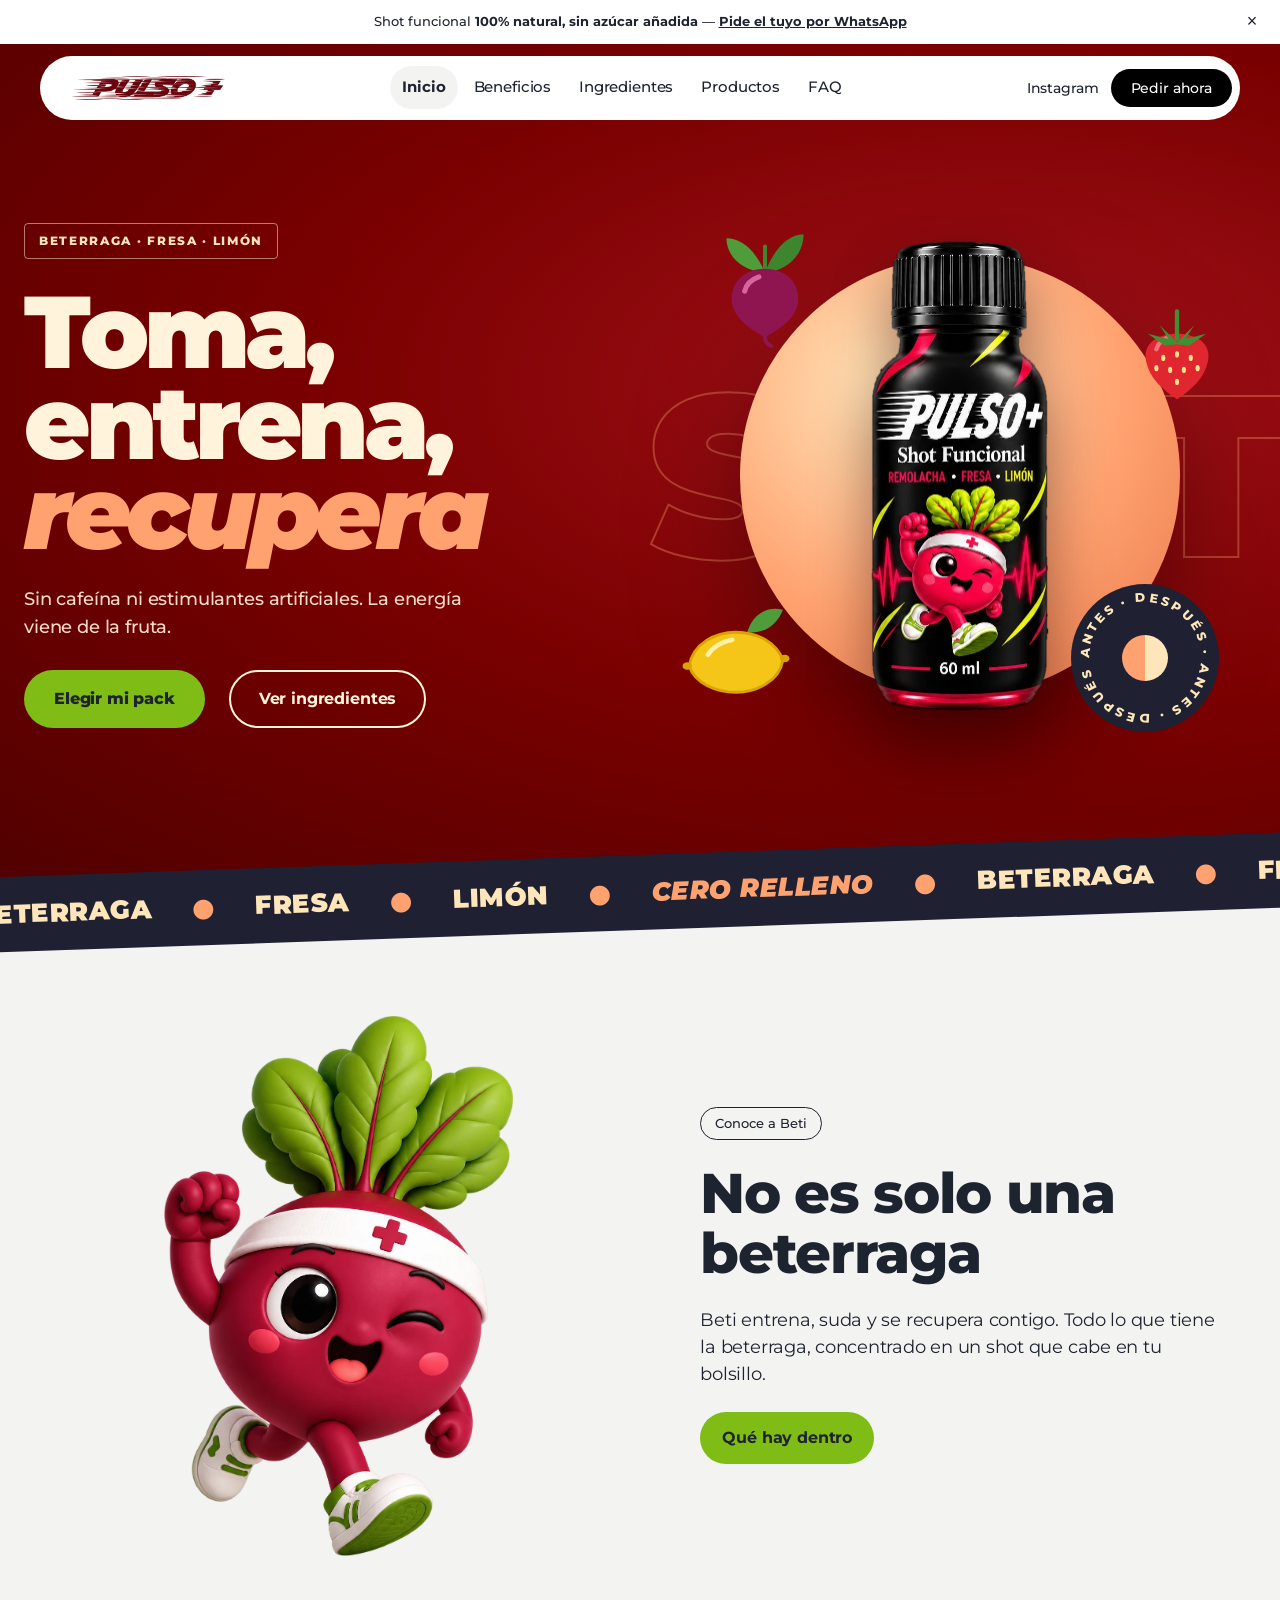
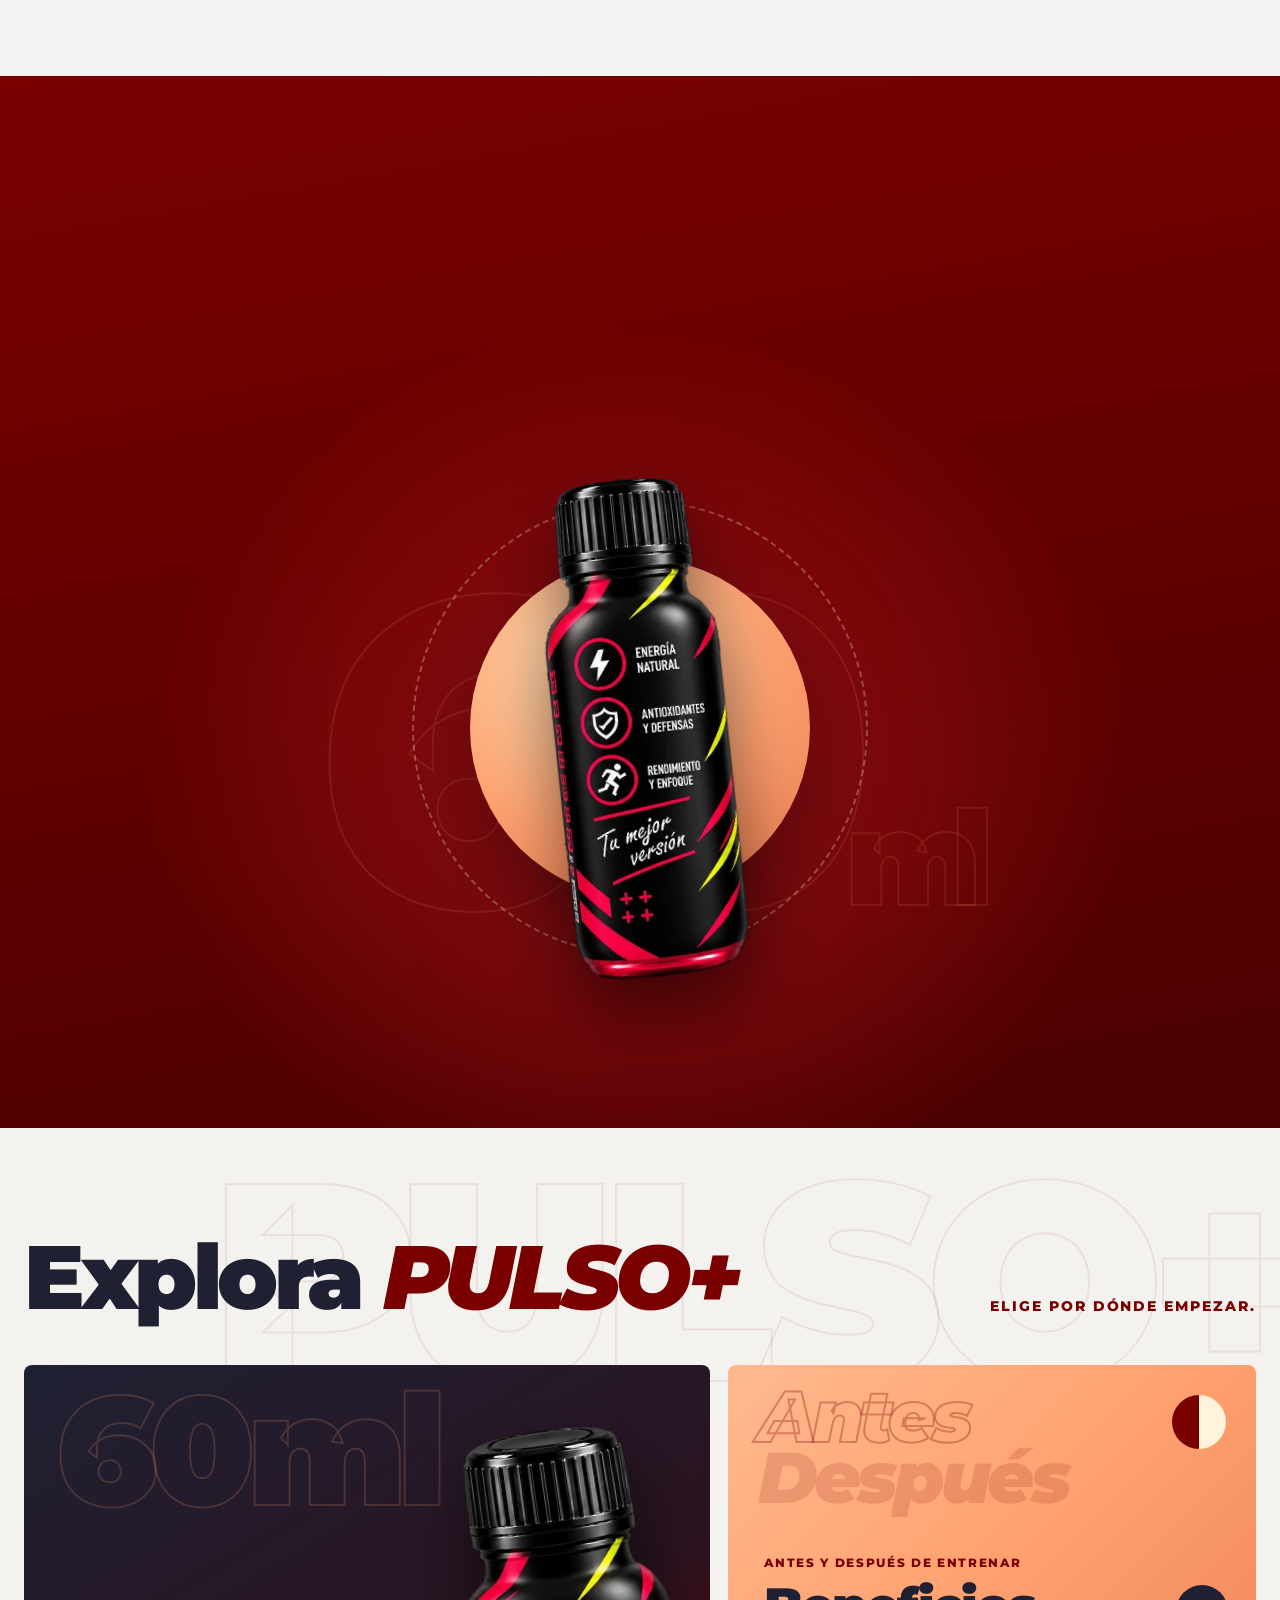
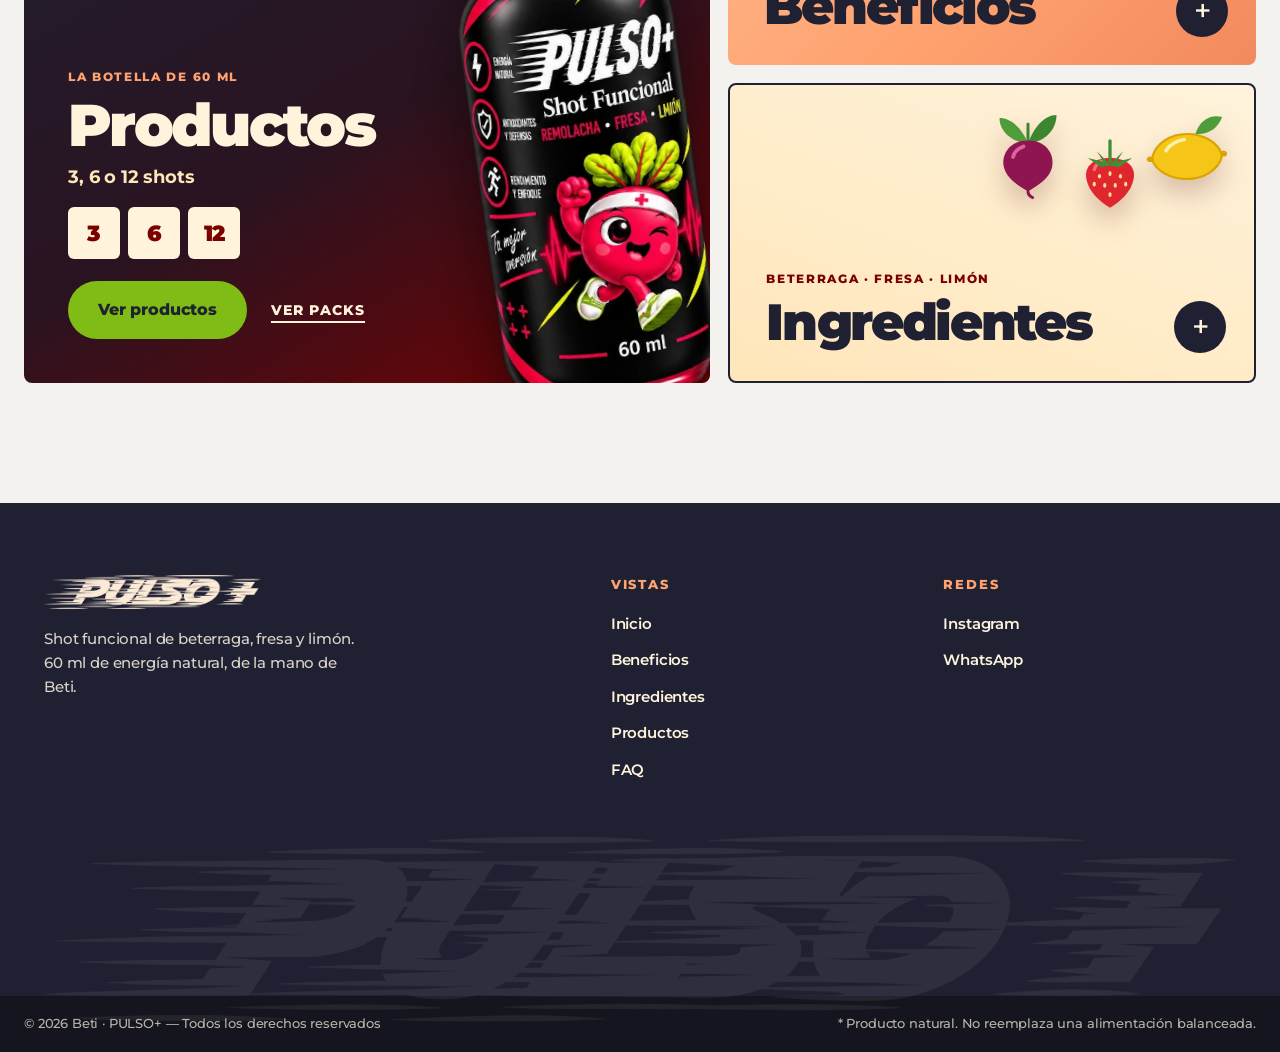
==== commit 3f857eae: "Footer: sin banda superior ni columna Legal; WhatsApp en Redes Co-Authored-By: Claude Opus 5.5 <nore" ====
--- a/index.html
+++ b/index.html
@@ -10,7 +10,7 @@
   <link rel="preconnect" href="https://fonts.googleapis.com">
   <link rel="preconnect" href="https://fonts.gstatic.com" crossorigin>
   <link href="https://fonts.googleapis.com/css2?family=Montserrat:ital,wght@0,400;0,500;0,600;0,700;0,800;0,900;1,800;1,900&display=swap" rel="stylesheet">
-  <link rel="stylesheet" href="css/styles.css?v=13">
+  <link rel="stylesheet" href="css/styles.css?v=14">
   <script>document.documentElement.classList.add('js')</script>
 </head>
 <body>
@@ -178,15 +178,6 @@
   </main>
 
   <footer class="ft">
-    <div class="ft__cta">
-      <div class="ix-wrap ft__cta-inner">
-        <p class="ft__tagline">Pequeño shot<br><em>Grandes resultados</em></p>
-        <div class="ix-actions">
-          <a class="btn btn--lime ix-btn" href="productos.html#pedido" data-wa="Hola, quiero información de PULSO+">Pedir por WhatsApp</a>
-          <a class="ix-ghost" href="https://www.instagram.com/pulso.pluss/" target="_blank" rel="noopener">Instagram</a>
-        </div>
-      </div>
-    </div>
     <div class="ix-wrap ft__body">
       <div class="ft__brand">
         <img src="assets/img/pulso-logo-crema.webp" alt="PULSO+" width="1953" height="306" loading="lazy">
@@ -203,11 +194,7 @@
       <div class="ft__col">
         <h4>Redes</h4>
         <a href="https://www.instagram.com/pulso.pluss/" target="_blank" rel="noopener">Instagram</a>
-      </div>
-      <div class="ft__col">
-        <h4>Legal</h4>
-        <a href="#">Política de privacidad</a>
-        <a href="#">Términos y condiciones</a>
+        <a href="productos.html#pedido" data-wa="Hola, quiero información de PULSO+">WhatsApp</a>
       </div>
     </div>
     <div class="ft__mark" aria-hidden="true"><img src="assets/img/pulso-logo-crema.webp" alt="" width="1953" height="306" loading="lazy"></div>
@@ -218,6 +205,6 @@
       </div>
     </div>
   </footer>
-  <script src="js/main.js?v=13"></script>
+  <script src="js/main.js?v=14"></script>
 </body>
 </html>
--- a/css/styles.css
+++ b/css/styles.css
@@ -1466,7 +1466,7 @@
 .ft__cta-inner { display: flex; flex-wrap: wrap; justify-content: space-between; align-items: center; gap: 24px 48px; }
 .ft__tagline { margin: 0; font-weight: 900; font-size: clamp(40px, 5vw, 76px); line-height: .9; letter-spacing: -0.05em; }
 .ft__tagline em { font-style: italic; color: var(--ix-cream); }
-.ft__body { padding: 72px 24px 24px; display: grid; grid-template-columns: minmax(0, 1.6fr) repeat(3, minmax(0, 1fr)); gap: 40px; }
+.ft__body { padding: 72px 24px 24px; display: grid; grid-template-columns: minmax(0, 1.8fr) repeat(2, minmax(0, 1fr)); gap: 40px; }
 .ft__brand { display: flex; flex-direction: column; gap: 18px; }
 .ft__brand img { height: 34px; width: auto; align-self: flex-start; }
 .ft__brand p { margin: 0; max-width: 320px; font-size: 15px; line-height: 1.6; font-weight: 500; color: #d9d3c8; }
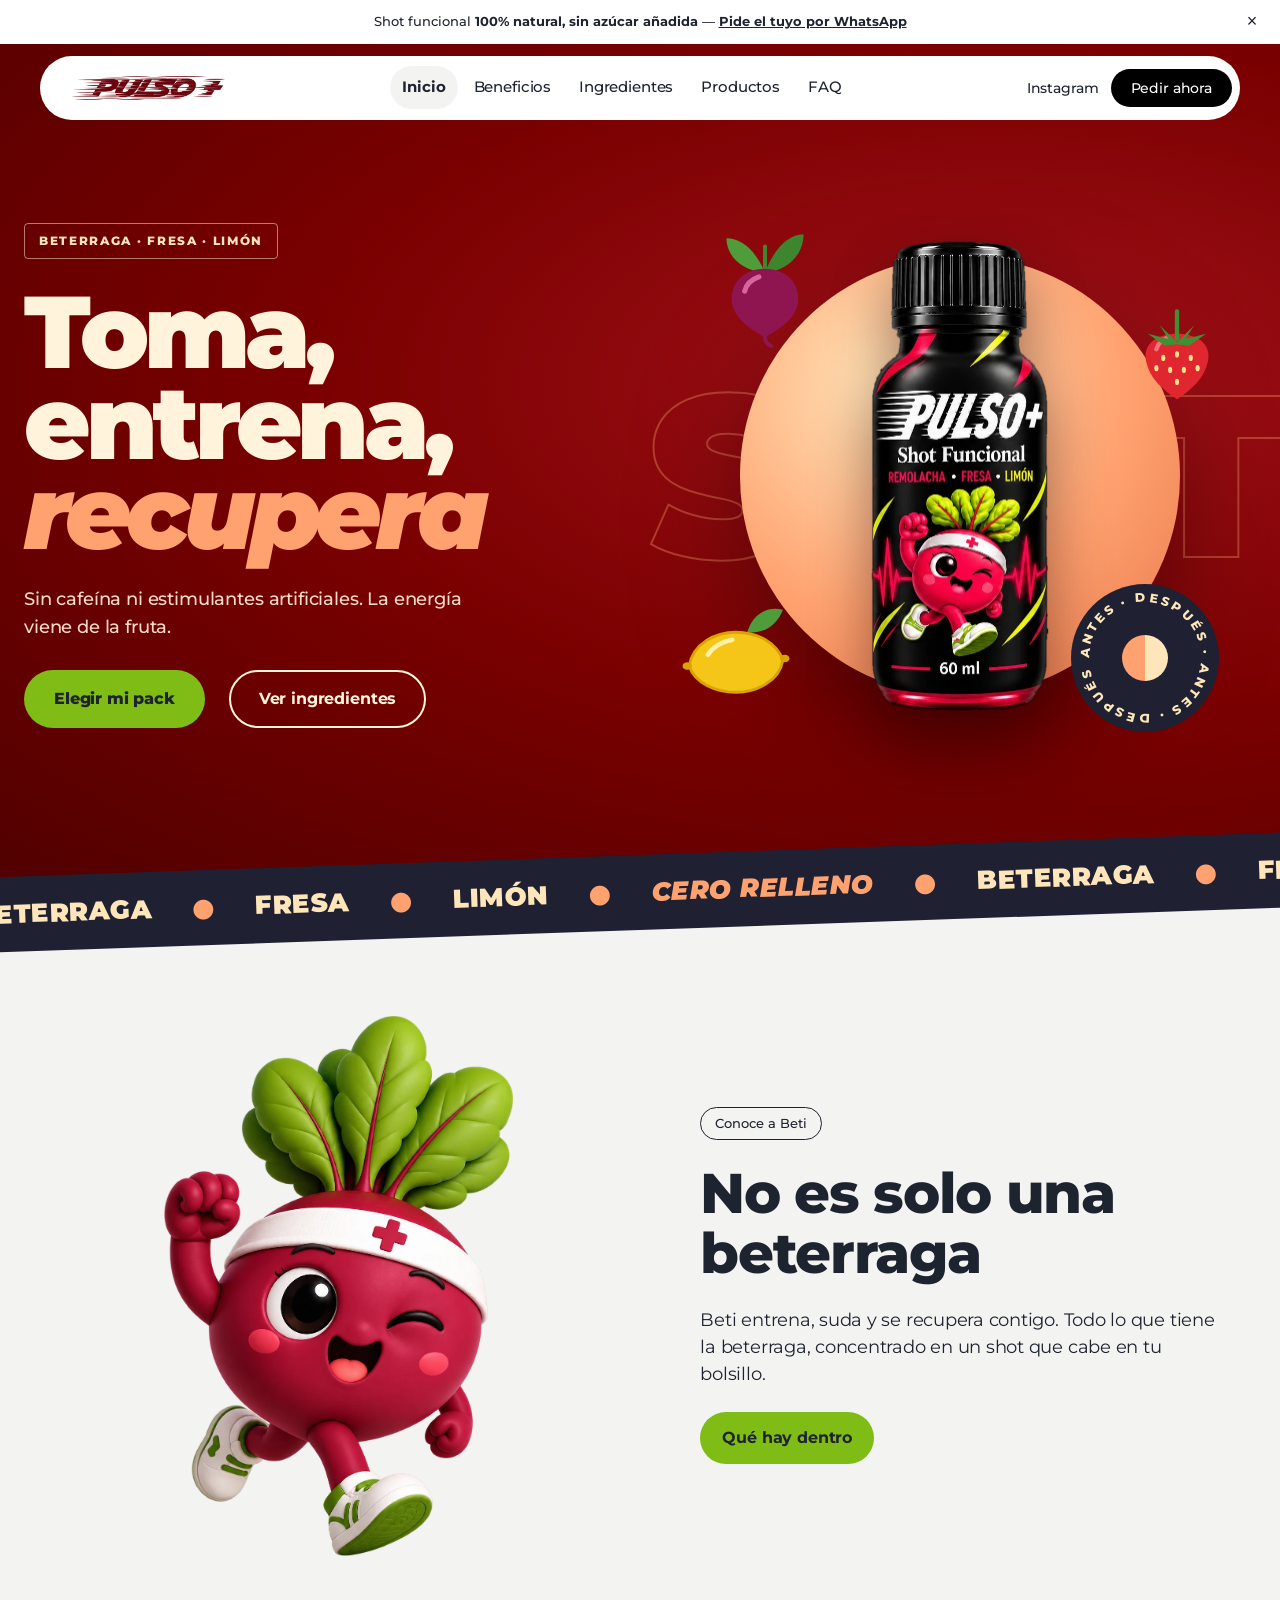
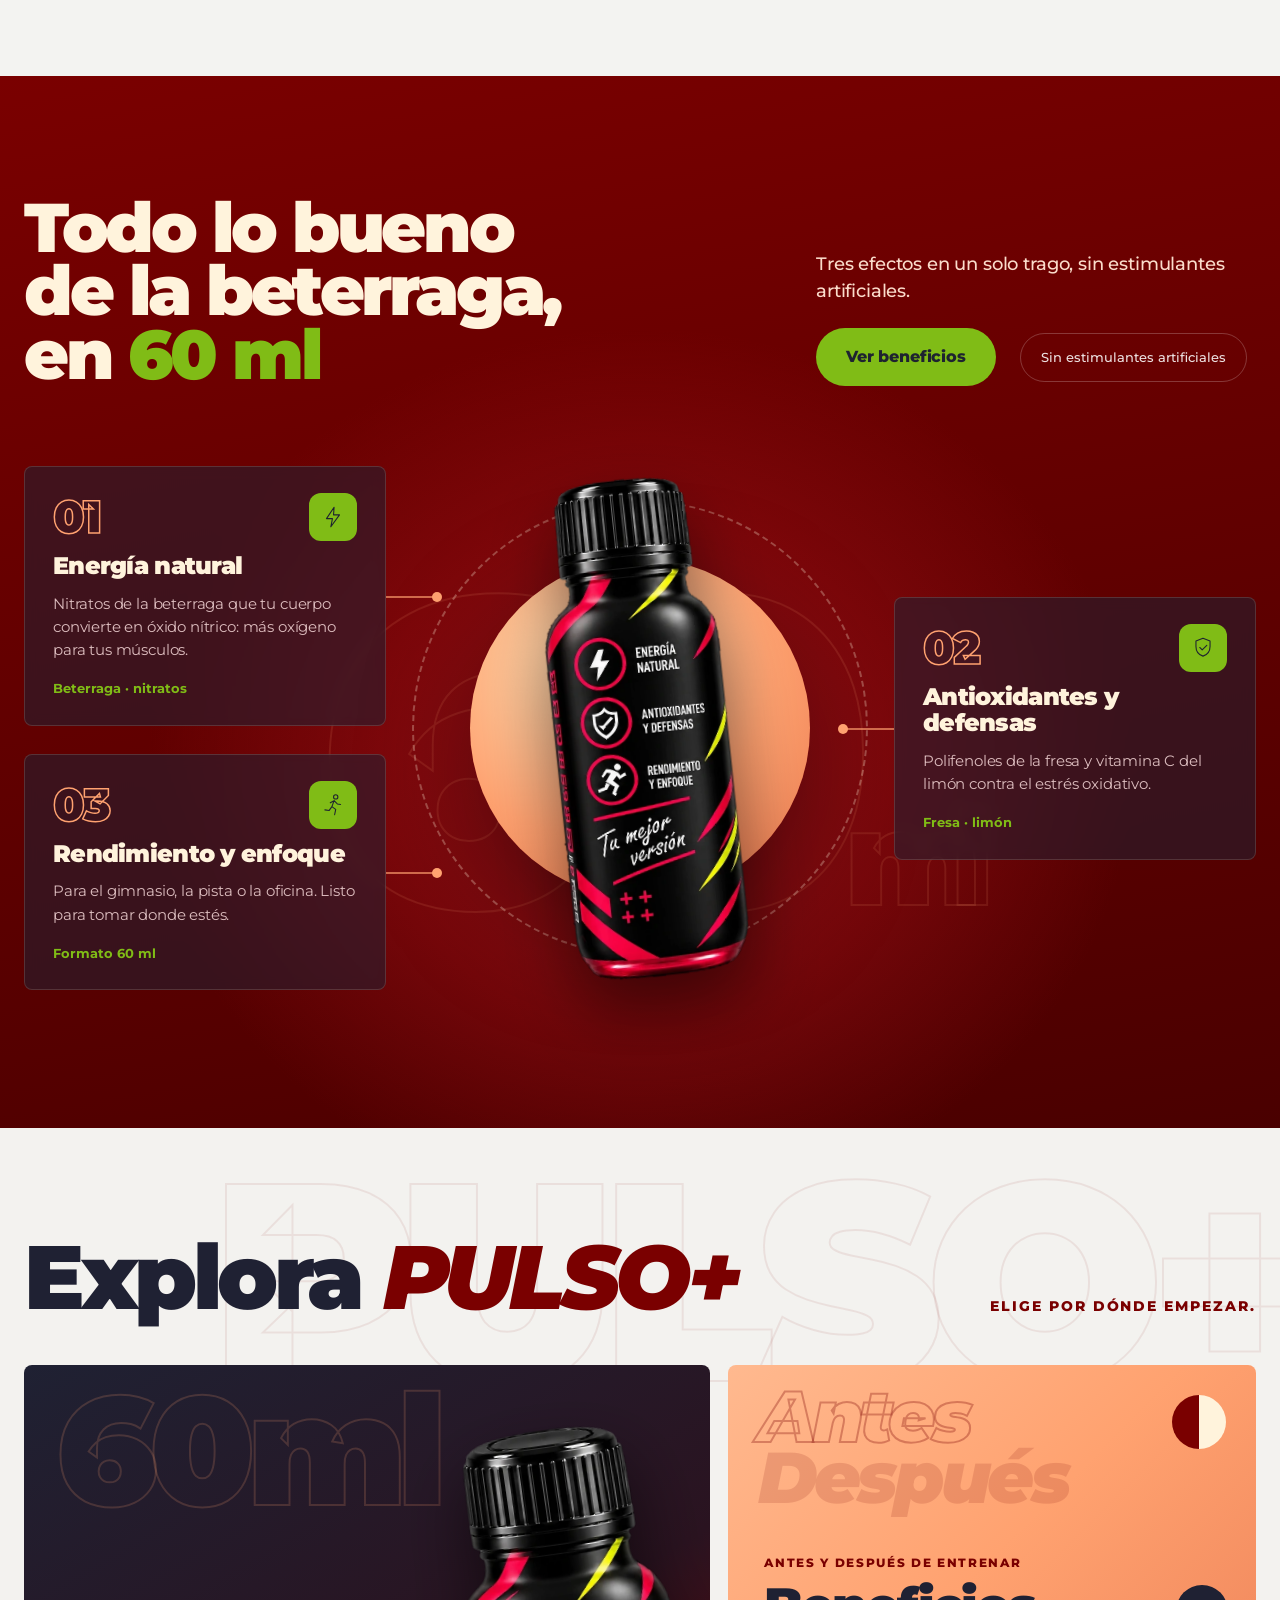
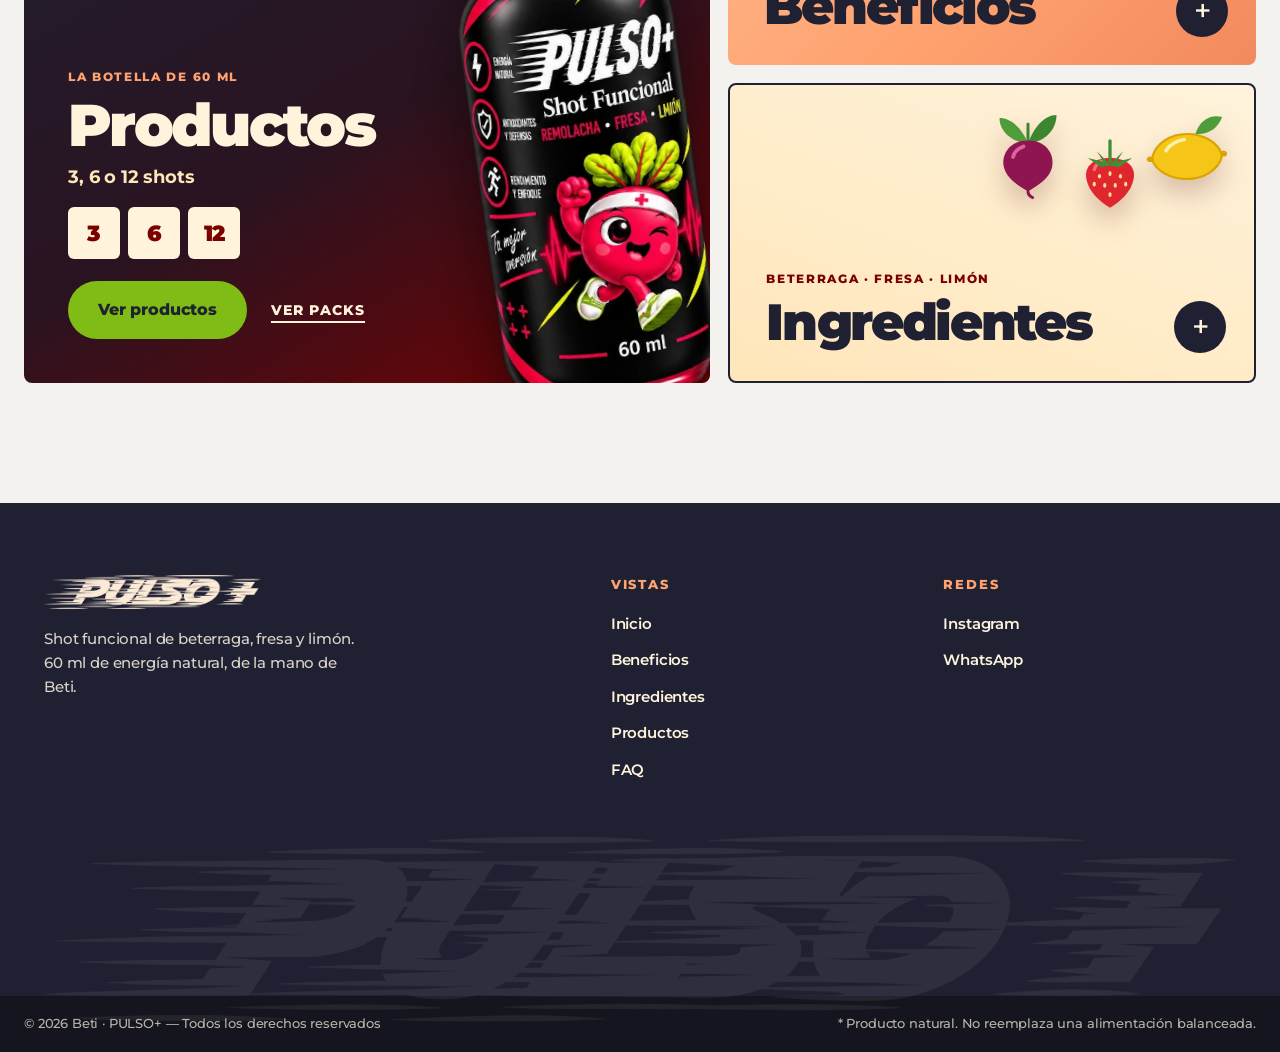
==== commit ee4287d9: "Beneficios: doble efecto en pantalla dividida y rutina sobre línea de pulso - "El doble efecto": dia" ====
--- a/index.html
+++ b/index.html
@@ -10,7 +10,7 @@
   <link rel="preconnect" href="https://fonts.googleapis.com">
   <link rel="preconnect" href="https://fonts.gstatic.com" crossorigin>
   <link href="https://fonts.googleapis.com/css2?family=Montserrat:ital,wght@0,400;0,500;0,600;0,700;0,800;0,900;1,800;1,900&display=swap" rel="stylesheet">
-  <link rel="stylesheet" href="css/styles.css?v=14">
+  <link rel="stylesheet" href="css/styles.css?v=16">
   <script>document.documentElement.classList.add('js')</script>
 </head>
 <body>
@@ -205,6 +205,6 @@
       </div>
     </div>
   </footer>
-  <script src="js/main.js?v=14"></script>
+  <script src="js/main.js?v=16"></script>
 </body>
 </html>
--- a/css/styles.css
+++ b/css/styles.css
@@ -1727,3 +1727,138 @@
   .hx-tile__go { position: static; align-self: flex-start; margin-top: 10px; width: 46px; height: 46px; }
 }
 
+/* =========================================================
+   Beneficios · "El doble efecto" (pantalla dividida en diagonal)
+   ========================================================= */
+.bd {
+  position: relative; overflow: hidden;
+  color: var(--ix-paper);
+  background: radial-gradient(80% 90% at 15% 30%, #a3121a 0%, var(--ix-wine) 40%, var(--ix-wine-deep) 100%);
+}
+.bd.band--first { padding: 128px 24px 110px; }
+.bd__bg { position: absolute; inset: 0; z-index: 0; }
+.bd__half--b {
+  position: absolute; inset: 0;
+  background: linear-gradient(200deg, #2a1320 0%, var(--ix-ink) 60%, #14151f 100%);
+  clip-path: polygon(60% 0, 100% 0, 100% 100%, 44% 100%);
+}
+.bd__vword {
+  position: absolute; top: 50%; z-index: 1;
+  writing-mode: vertical-rl;
+  font-weight: 900; text-transform: uppercase; font-size: clamp(110px, 13vw, 210px); line-height: .8; letter-spacing: -0.04em;
+  color: transparent; user-select: none; pointer-events: none;
+}
+.bd__vword--a { left: -1%; transform: translateY(-50%) rotate(180deg); -webkit-text-stroke: 2px rgba(255, 162, 112, .16); }
+.bd__vword--b { right: -1%; transform: translateY(-50%); -webkit-text-stroke: 2px rgba(255, 230, 186, .12); }
+.bd__wrap { position: relative; z-index: 2; }
+.bd__head { max-width: 780px; margin: 0 auto; text-align: center; display: flex; flex-direction: column; align-items: center; gap: 18px; }
+.bd__title { margin: 0; font-weight: 900; font-size: clamp(56px, 8vw, 128px); line-height: .88; letter-spacing: -0.05em; color: var(--ix-paper); }
+.bd__title em { font-style: italic; color: var(--ix-peach); }
+.bd__intro { margin: 0; max-width: 420px; font-size: 17px; line-height: 1.55; font-weight: 500; color: var(--ix-cream); }
+.bd__stage { margin-top: 48px; display: grid; grid-template-columns: minmax(0, 1fr) minmax(260px, 360px) minmax(0, 1fr); gap: 40px; align-items: center; }
+.bd__product { position: relative; min-height: 520px; display: grid; place-items: center; }
+.bd__disc {
+  position: absolute; width: 360px; max-width: 100%; aspect-ratio: 1; border-radius: 50%;
+  background: linear-gradient(90deg, var(--ix-peach) 50%, var(--ix-cream) 50%);
+  transform: rotate(14deg);
+  box-shadow: 0 40px 120px -20px rgba(0, 0, 0, .6);
+}
+.bd__bottle { position: relative; z-index: 2; height: 480px; width: auto; transform: rotate(-6deg); filter: drop-shadow(0 34px 34px rgba(10, 0, 0, .55)); }
+.bd__side { display: flex; flex-direction: column; gap: 14px; transition: transform .35s ease; --tone: var(--ix-peach); }
+.bd__side:hover { transform: translateY(-4px); }
+.bd__side--a { text-align: right; align-items: flex-end; }
+.bd__side--b { --tone: var(--ix-cream); }
+.bd__moment { margin: 0; display: inline-flex; align-items: center; gap: 12px; font-size: 13px; font-weight: 900; letter-spacing: .22em; text-transform: uppercase; color: var(--tone); }
+.bd__moment::before { content: ""; width: 40px; height: 2px; background: currentColor; }
+.bd__side--a .bd__moment { flex-direction: row-reverse; }
+.bd__meta { margin: 0; font-size: 12px; font-weight: 500; color: var(--tone); }
+.bd__meta strong { font-size: 14px; font-weight: 900; margin-right: 6px; }
+.bd__h { margin: 0; font-weight: 900; font-size: clamp(32px, 3.4vw, 50px); line-height: 1.02; letter-spacing: -0.035em; color: var(--tone); }
+.bd__body { margin: 0; max-width: 40ch; font-size: 15.5px; line-height: 1.65; color: rgba(255, 242, 219, .88); }
+.bd__body strong { font-weight: 800; color: var(--tone); }
+.bd__tags { list-style: none; margin: 4px 0 0; padding: 0; display: flex; flex-wrap: wrap; gap: 8px; }
+.bd__side--a .bd__tags { justify-content: flex-end; }
+.bd__tags li { font-size: 12px; font-weight: 800; letter-spacing: .06em; text-transform: uppercase; padding: 7px 10px; border-radius: 4px; background: var(--tone); color: var(--ix-ink); }
+
+/* =========================================================
+   Beneficios · "Toma, entrena, recupera" (línea de pulso)
+   ========================================================= */
+.br {
+  background-color: var(--ix-paper);
+  background-image:
+    linear-gradient(rgba(122, 0, 0, .06) 1px, transparent 1px),
+    linear-gradient(90deg, rgba(122, 0, 0, .06) 1px, transparent 1px);
+  background-size: 48px 48px;
+  color: var(--ix-ink);
+  padding: 120px 24px;
+}
+.br__head { display: flex; flex-wrap: wrap; justify-content: space-between; align-items: flex-end; gap: 24px 48px; }
+.br__title { margin: 0; font-weight: 900; font-size: clamp(48px, 6.6vw, 100px); line-height: .92; letter-spacing: -0.05em; color: #2a0a10; }
+.br__title span { font-style: italic; color: var(--ix-wine); }
+.br__intro { margin: 0; font-size: 15px; line-height: 1.6; color: var(--ix-muted); }
+.br__track { position: relative; margin-top: 48px; }
+.br__pulse { position: absolute; left: 0; top: 50%; width: 100%; height: 160px; transform: translateY(-50%); overflow: visible; }
+.br__pulse path { fill: none; stroke: var(--ix-wine); stroke-width: 3; stroke-linejoin: round; stroke-linecap: round; vector-effect: non-scaling-stroke; }
+/* La línea se dibuja al aparecer la sección (solo con JS) */
+.js .br__track .br__pulse path { stroke-dasharray: 3000; stroke-dashoffset: 3000; transition: stroke-dashoffset 2.2s cubic-bezier(.4, 0, .2, 1) .2s; }
+.js .br__track.is-in .br__pulse path { stroke-dashoffset: 0; }
+.br__steps { position: relative; z-index: 1; list-style: none; margin: 0; padding: 0; display: grid; grid-template-columns: repeat(4, minmax(0, 1fr)); min-height: 500px; }
+.br__step { display: grid; grid-template-rows: 1fr 28px 1fr; justify-items: center; }
+.br__dot { grid-row: 2; align-self: center; width: 22px; height: 22px; border-radius: 50%; border: 3px solid var(--ix-wine); background: var(--ix-paper); }
+.br__step--1 .br__dot { background: var(--ix-peach); }
+.br__step--2 .br__dot { background: var(--ix-wine); }
+.br__step--3 .br__dot { width: 30px; height: 30px; background: var(--ix-cream); }
+.br__step--4 .br__dot { border-style: dashed; }
+.br__card {
+  width: min(100%, 240px);
+  display: flex; flex-direction: column; gap: 6px;
+  background: #fffaf0; border: 2px solid var(--ix-ink); border-radius: 6px;
+  padding: 20px 22px;
+  box-shadow: 8px 8px 0 var(--ix-wine);
+  transition: transform .3s ease, box-shadow .3s ease;
+}
+.br__card:hover { transform: translate(-3px, -3px); box-shadow: 11px 11px 0 var(--ix-wine); }
+.br__step--1 .br__card, .br__step--3 .br__card { grid-row: 1; align-self: end; margin-bottom: 18px; }
+.br__step--2 .br__card, .br__step--4 .br__card { grid-row: 3; align-self: start; margin-top: 18px; }
+.br__step--1 .br__dot, .br__step--3 .br__dot { grid-row: 2; }
+.br__step--2 .br__card { background: var(--ix-ink); color: var(--ix-paper); box-shadow: 8px 8px 0 var(--ix-peach); }
+.br__step--2 .br__card:hover { box-shadow: 11px 11px 0 var(--ix-peach); }
+.br__n { font-weight: 900; font-size: 52px; line-height: 1; letter-spacing: -0.05em; color: var(--ix-wine); }
+.br__step--1 .br__n { color: #f2874f; }
+.br__step--2 .br__n { color: var(--ix-peach); }
+.br__step--4 .br__n { color: transparent; -webkit-text-stroke: 2px var(--ix-wine); }
+.br__name { font-size: 18px; font-weight: 800; letter-spacing: -0.01em; }
+.br__note { font-size: 14px; line-height: 1.5; color: var(--ix-muted); }
+.br__step--2 .br__note { color: #e4dccf; }
+.br__cta { margin-top: 48px; display: flex; flex-wrap: wrap; align-items: center; gap: 16px 24px; }
+.br__tagline { font-size: 15px; font-weight: 700; color: var(--ix-wine); }
+
+/* ---------- Responsive ---------- */
+@media (max-width: 960px) {
+  .bd__stage { grid-template-columns: minmax(0, 1fr); gap: 32px; }
+  .bd__product { order: -1; min-height: 440px; }
+  .bd__bottle { height: 400px; }
+  .bd__side--a { text-align: left; align-items: flex-start; }
+  .bd__side--a .bd__moment { flex-direction: row; }
+  .bd__side--a .bd__tags { justify-content: flex-start; }
+  .bd__half--b { clip-path: polygon(0 66%, 100% 58%, 100% 100%, 0 100%); }
+  .bd__vword { display: none; }
+}
+@media (max-width: 760px) {
+  .br { padding: 90px 20px; }
+  .br__pulse { display: none; }
+  .br__steps { grid-template-columns: minmax(0, 1fr); min-height: 0; margin-left: 11px; border-left: 3px solid var(--ix-wine); }
+  .br__step { display: block; position: relative; padding: 0 0 28px 30px; }
+  .br__step:last-child { padding-bottom: 0; }
+  .br__dot { position: absolute; left: -13px; top: 24px; }
+  .br__step--3 .br__dot { left: -17px; }
+  .br__card { width: auto; margin: 0 !important; }
+}
+@media (max-width: 560px) {
+  .bd.band--first { padding: 112px 20px 90px; }
+  .bd__product { min-height: 380px; }
+  .bd__disc { width: 280px; }
+  .bd__bottle { height: 340px; }
+  .bd__title { font-size: clamp(44px, 14vw, 60px); }
+}
+
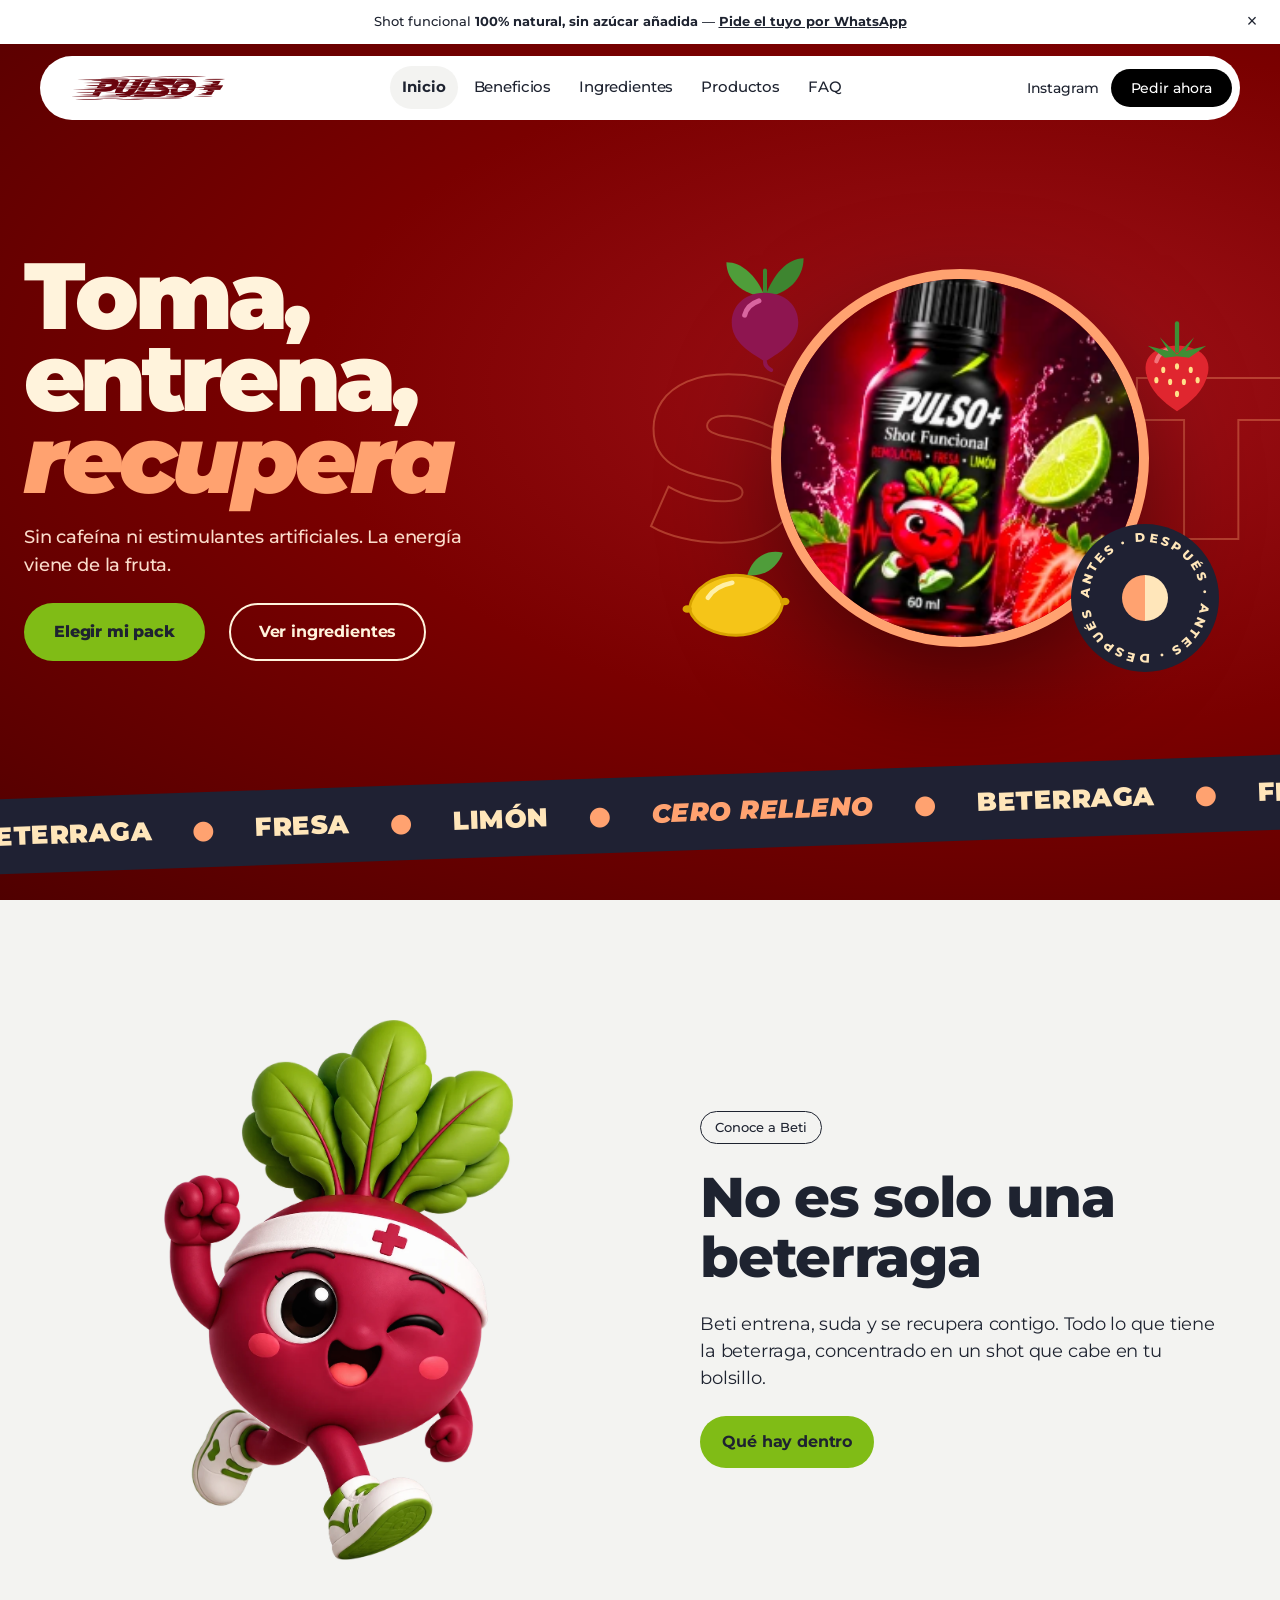
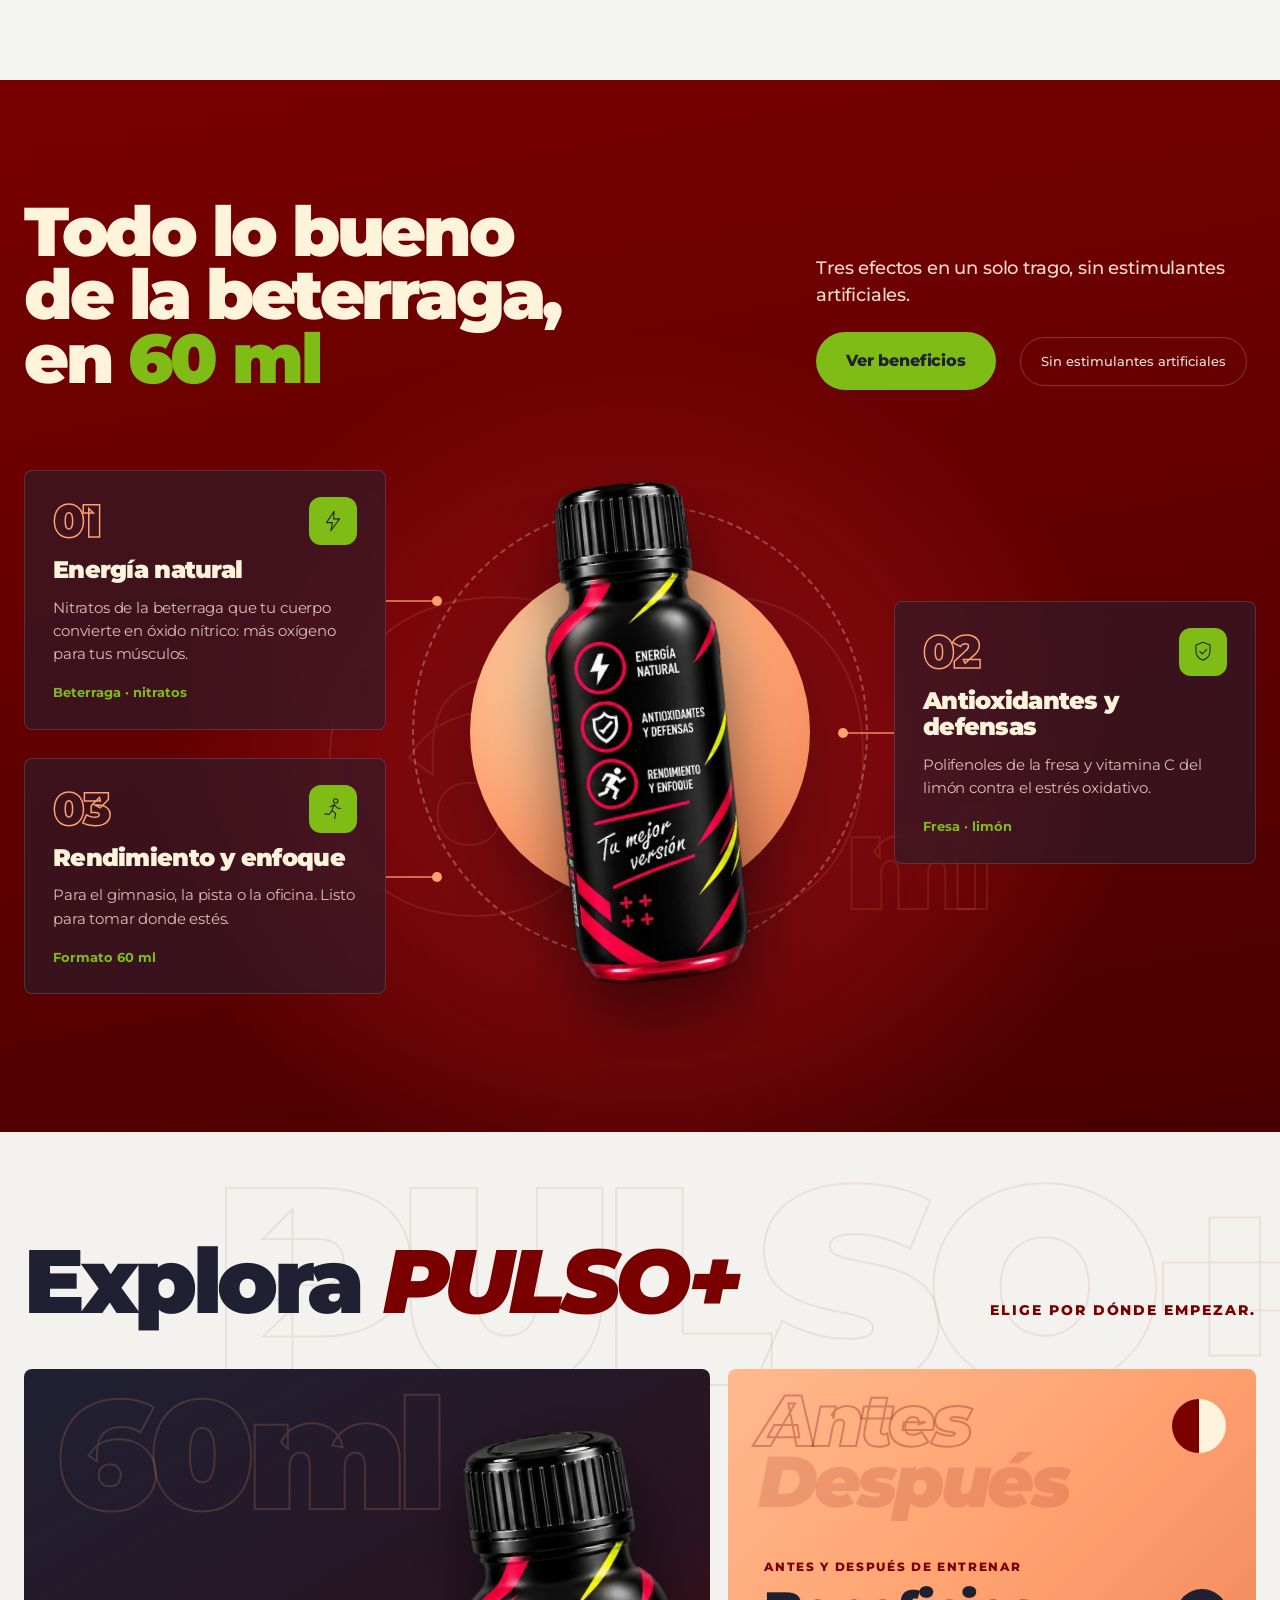
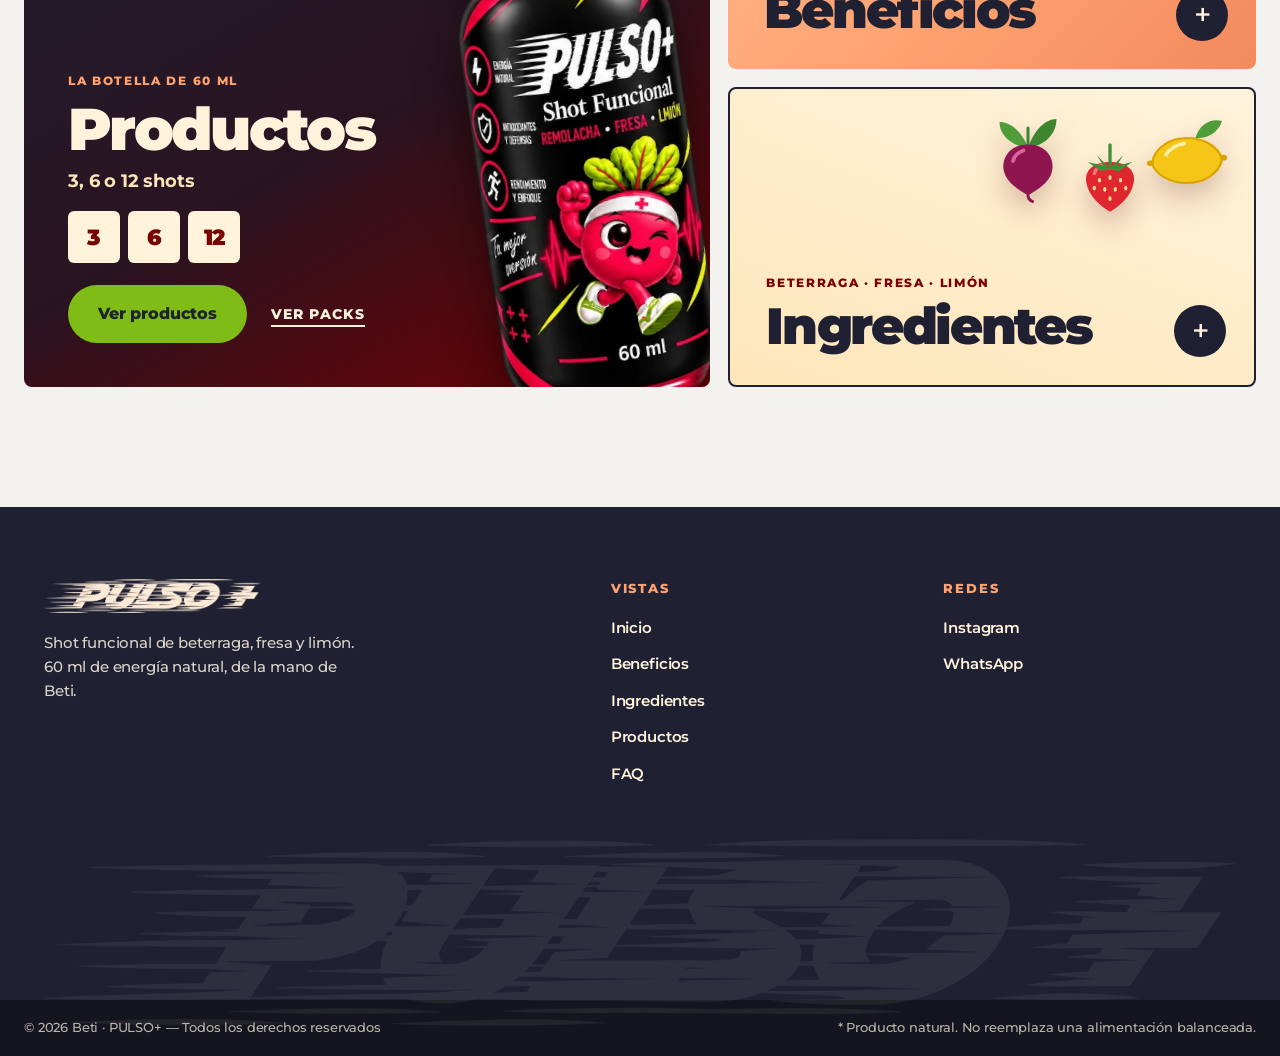
==== commit 5dd9570a: "Inicio: foto nueva del producto, sin etiqueta superior y cinta visible al abrir Co-Authored-By: Clau" ====
--- a/index.html
+++ b/index.html
@@ -10,7 +10,7 @@
   <link rel="preconnect" href="https://fonts.googleapis.com">
   <link rel="preconnect" href="https://fonts.gstatic.com" crossorigin>
   <link href="https://fonts.googleapis.com/css2?family=Montserrat:ital,wght@0,400;0,500;0,600;0,700;0,800;0,900;1,800;1,900&display=swap" rel="stylesheet">
-  <link rel="stylesheet" href="css/styles.css?v=16">
+  <link rel="stylesheet" href="css/styles.css?v=20">
   <script>document.documentElement.classList.add('js')</script>
 </head>
 <body>
@@ -43,7 +43,6 @@
     <section class="ix-hero" aria-labelledby="h1">
       <div class="ix-wrap ix-hero__grid">
         <div class="ix-hero__copy">
-          <span class="ix-chip">Beterraga · Fresa · Limón</span>
           <h1 id="h1" class="ix-h1">Toma,<br>entrena,<br><em>recupera</em></h1>
           <p class="ix-lead ix-lead--warm">Sin cafeína ni estimulantes artificiales. La energía viene de la fruta.</p>
           <div class="ix-actions">
@@ -53,8 +52,7 @@
         </div>
         <div class="ix-hero__art">
           <span class="ix-shot" aria-hidden="true">SHOT</span>
-          <div class="ix-orb" aria-hidden="true"></div>
-          <img class="ix-bottle ix-float" src="assets/img/pulso-botella-frente-v2.webp" alt="Botella de PULSO+ de 60 ml: remolacha, fresa y limón" width="355" height="941" fetchpriority="high">
+          <div class="ix-photo ix-float"><img src="assets/img/pulso-shot-foto.webp" alt="Botella de PULSO+ de 60 ml con salpicaduras, beterraga, fresa y limón" width="217" height="217" fetchpriority="high"></div>
           <svg class="ix-fruit ix-float2 ix-fruit--beet" width="130" height="130" viewBox="0 0 64 64" role="img" aria-label="Beterraga"><path d="M32 27 C28 17 21 10 13 10 C13 19 21 26 32 27 Z" fill="#4F9D3A"/><path d="M32 27 C36 16 43 8 51 8 C51 18 43 26 32 27 Z" fill="#3E8530"/><path d="M32 27 L32 14" stroke="#3E8530" stroke-width="2" stroke-linecap="round"/><path d="M32 25 C20 25 14 34 16 43 C18 51 26 55 32 59 C38 55 46 51 48 43 C50 34 44 25 32 25 Z" fill="#8E1550"/><path d="M32 59 C32 61 33 62 35 63" stroke="#8E1550" stroke-width="2" fill="none" stroke-linecap="round"/><path d="M22 36 C23 32 26 30 29 29" stroke="#D9659F" stroke-width="2.5" fill="none" stroke-linecap="round"/></svg>
           <svg class="ix-fruit ix-float ix-fruit--straw" width="110" height="110" viewBox="0 0 64 64" role="img" aria-label="Fresa"><path d="M32 22 C44 22 52 28 50 38 C48 48 40 55 32 60 C24 55 16 48 14 38 C12 28 20 22 32 22 Z" fill="#E0262F"/><path d="M20 31 C21 27 24 25 27 24" stroke="#F2747A" stroke-width="2.5" fill="none" stroke-linecap="round"/><g fill="#FFE08A"><ellipse cx="24" cy="36" rx="1.2" ry="1.8"/><ellipse cx="32" cy="34" rx="1.2" ry="1.8"/><ellipse cx="40" cy="36" rx="1.2" ry="1.8"/><ellipse cx="28" cy="43" rx="1.2" ry="1.8"/><ellipse cx="36" cy="43" rx="1.2" ry="1.8"/><ellipse cx="44" cy="42" rx="1.2" ry="1.8"/><ellipse cx="20" cy="42" rx="1.2" ry="1.8"/><ellipse cx="32" cy="50" rx="1.2" ry="1.8"/></g><path d="M32 27 L22 17 L27 25 L15 22 L25 29 L32 28 L39 29 L49 22 L37 25 L42 17 Z" fill="#3F8F35"/><path d="M32 25 L32 9" stroke="#3F8F35" stroke-width="2.5" stroke-linecap="round"/></svg>
           <svg class="ix-fruit ix-float2 ix-fruit--lemon" width="120" height="120" viewBox="0 0 64 64" role="img" aria-label="Limón"><path d="M38 22 C41 12 49 8 57 10 C54 18 47 23 38 22 Z" fill="#4F9D3A"/><path d="M7 40 C9 28 21 22 32 22 C44 22 54 28 57 37 C55 48 43 54 32 54 C21 54 10 49 7 40 Z" fill="#F5C518" stroke="#D9A400" stroke-width="1.5"/><ellipse cx="6" cy="40" rx="2.5" ry="2" fill="#D9A400"/><ellipse cx="58" cy="36" rx="2.5" ry="2" fill="#D9A400"/><path d="M17 34 C20 29 25 27 30 26" stroke="#FFF0A8" stroke-width="2.5" fill="none" stroke-linecap="round"/></svg>
@@ -205,6 +203,6 @@
       </div>
     </div>
   </footer>
-  <script src="js/main.js?v=16"></script>
+  <script src="js/main.js?v=20"></script>
 </body>
 </html>
--- a/css/styles.css
+++ b/css/styles.css
@@ -1862,3 +1862,38 @@
   .bd__title { font-size: clamp(44px, 14vw, 60px); }
 }
 
+/* =========================================================
+   Inicio · portada a pantalla completa (la cinta se ve al abrir)
+   ========================================================= */
+.ix-hero { min-height: calc(100svh - 44px); display: flex; flex-direction: column; padding-top: 100px; }
+.ix-hero__grid { flex: 1; width: 100%; padding: 0 0 128px; align-content: center; }
+.ix-hero .ix-h1 { font-size: clamp(46px, min(8vw, 10.4vh), 120px); }
+.ix-hero .ix-hero__copy { gap: clamp(18px, 2.6vh, 28px); }
+.ix-hero__art { min-height: min(520px, 52vh); }
+.ix-hero .ix-marquee { bottom: 48px; }
+/* Foto del producto dentro del círculo durazno */
+.ix-photo {
+  position: relative; z-index: 2;
+  width: min(420px, 42vh); aspect-ratio: 1;
+  border-radius: 50%; overflow: hidden;
+  border: 10px solid var(--ix-peach);
+  box-shadow: 0 40px 120px -20px rgba(0, 0, 0, .6);
+}
+.ix-photo img { width: 100%; height: 100%; object-fit: cover; }
+@media (max-width: 760px) {
+  .ix-hero { min-height: 0; padding-top: 88px; }
+  .ix-hero__grid { padding-bottom: 100px; }
+  .ix-hero .ix-marquee { bottom: 26px; }
+  .ix-hero__art { min-height: 240px; }
+  .ix-photo { width: 200px; border-width: 7px; }
+  .ix-hero .ix-btn { min-height: 50px; padding: 0 20px; font-size: 15px; }
+  .ix-hero .ix-ghost { min-height: 50px; padding: 0 20px; font-size: 15px; }
+  .ix-hero .ix-actions { gap: 10px; }
+  .ix-hero .ix-lead { font-size: 16px; }
+  .ix-hero .ix-fruit--beet { width: 70px; height: 70px; }
+  .ix-hero .ix-fruit--straw { width: 62px; height: 62px; }
+  .ix-hero .ix-fruit--lemon { width: 66px; height: 66px; }
+  .ix-hero .ix-badge { width: 92px; height: 92px; }
+  .ix-hero .ix-shot { font-size: 150px; }
+  .ix-hero .ix-hero__grid { gap: 20px; }
+}
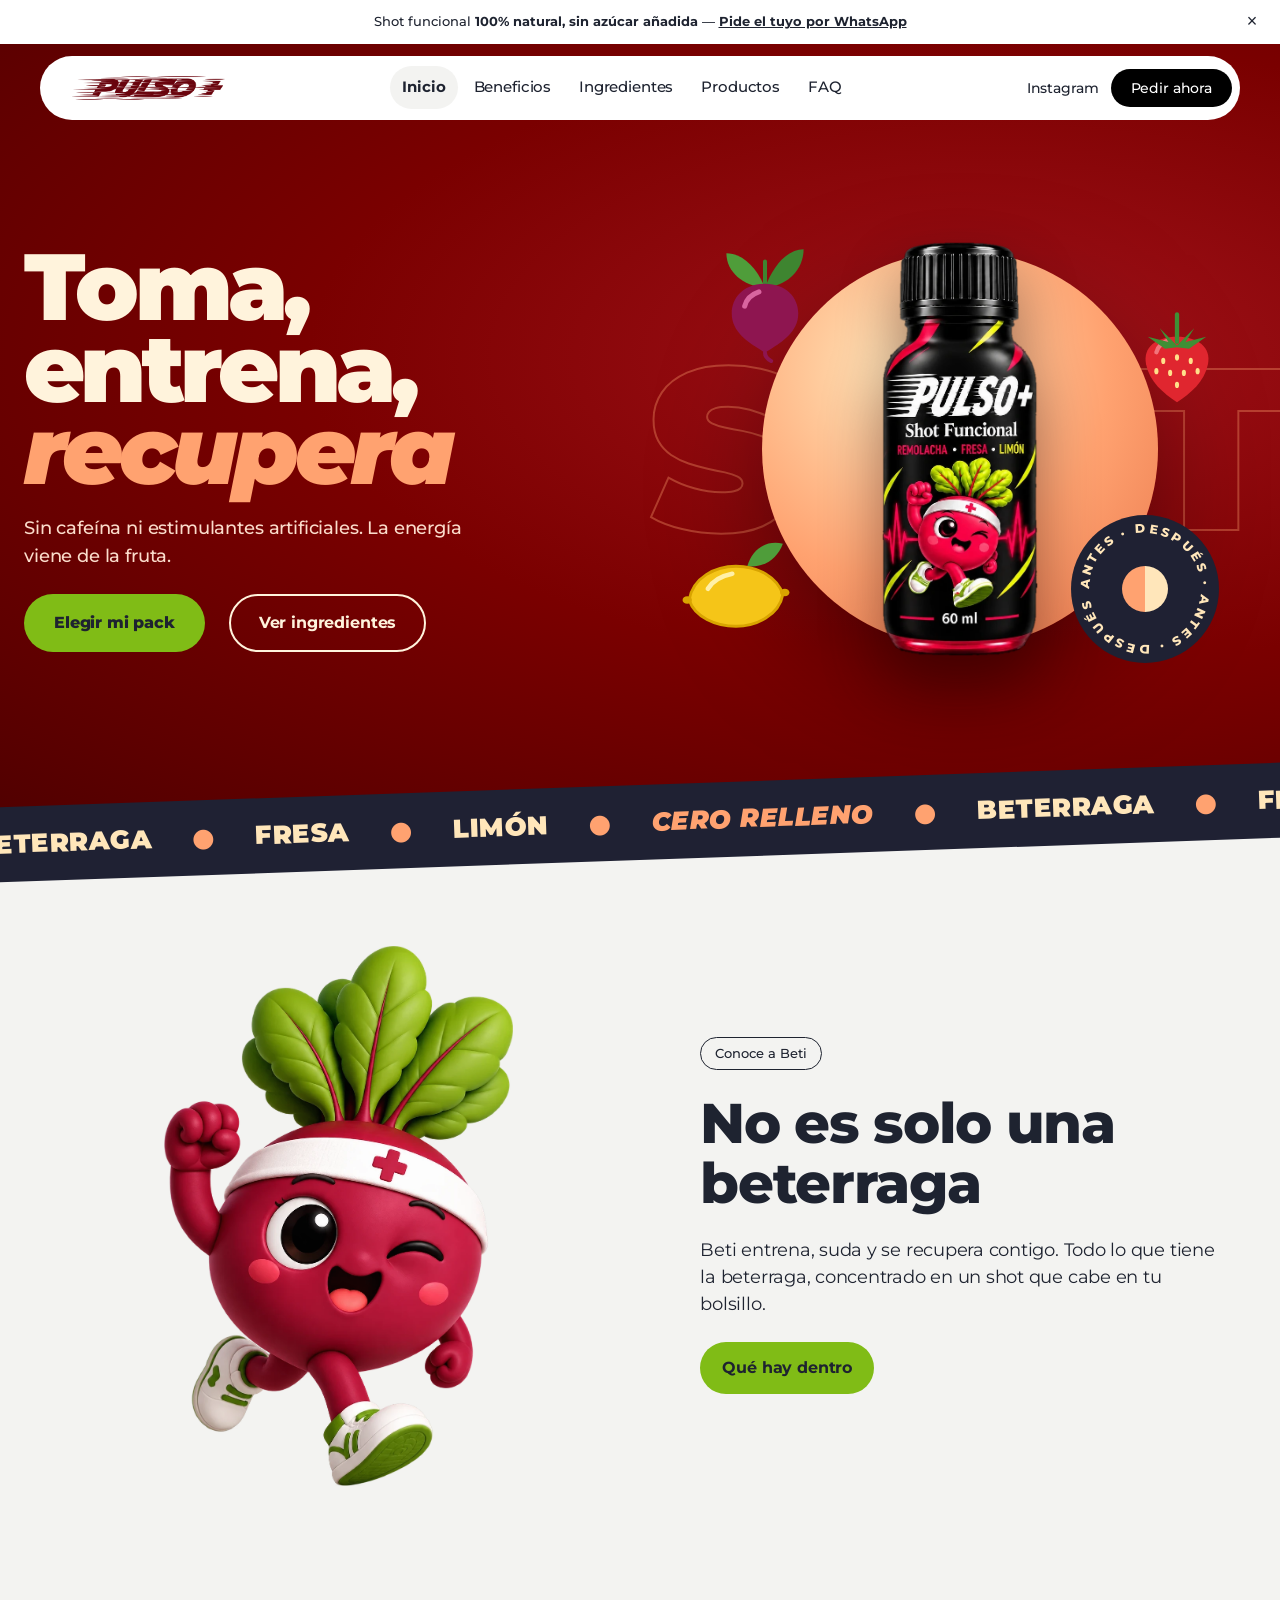
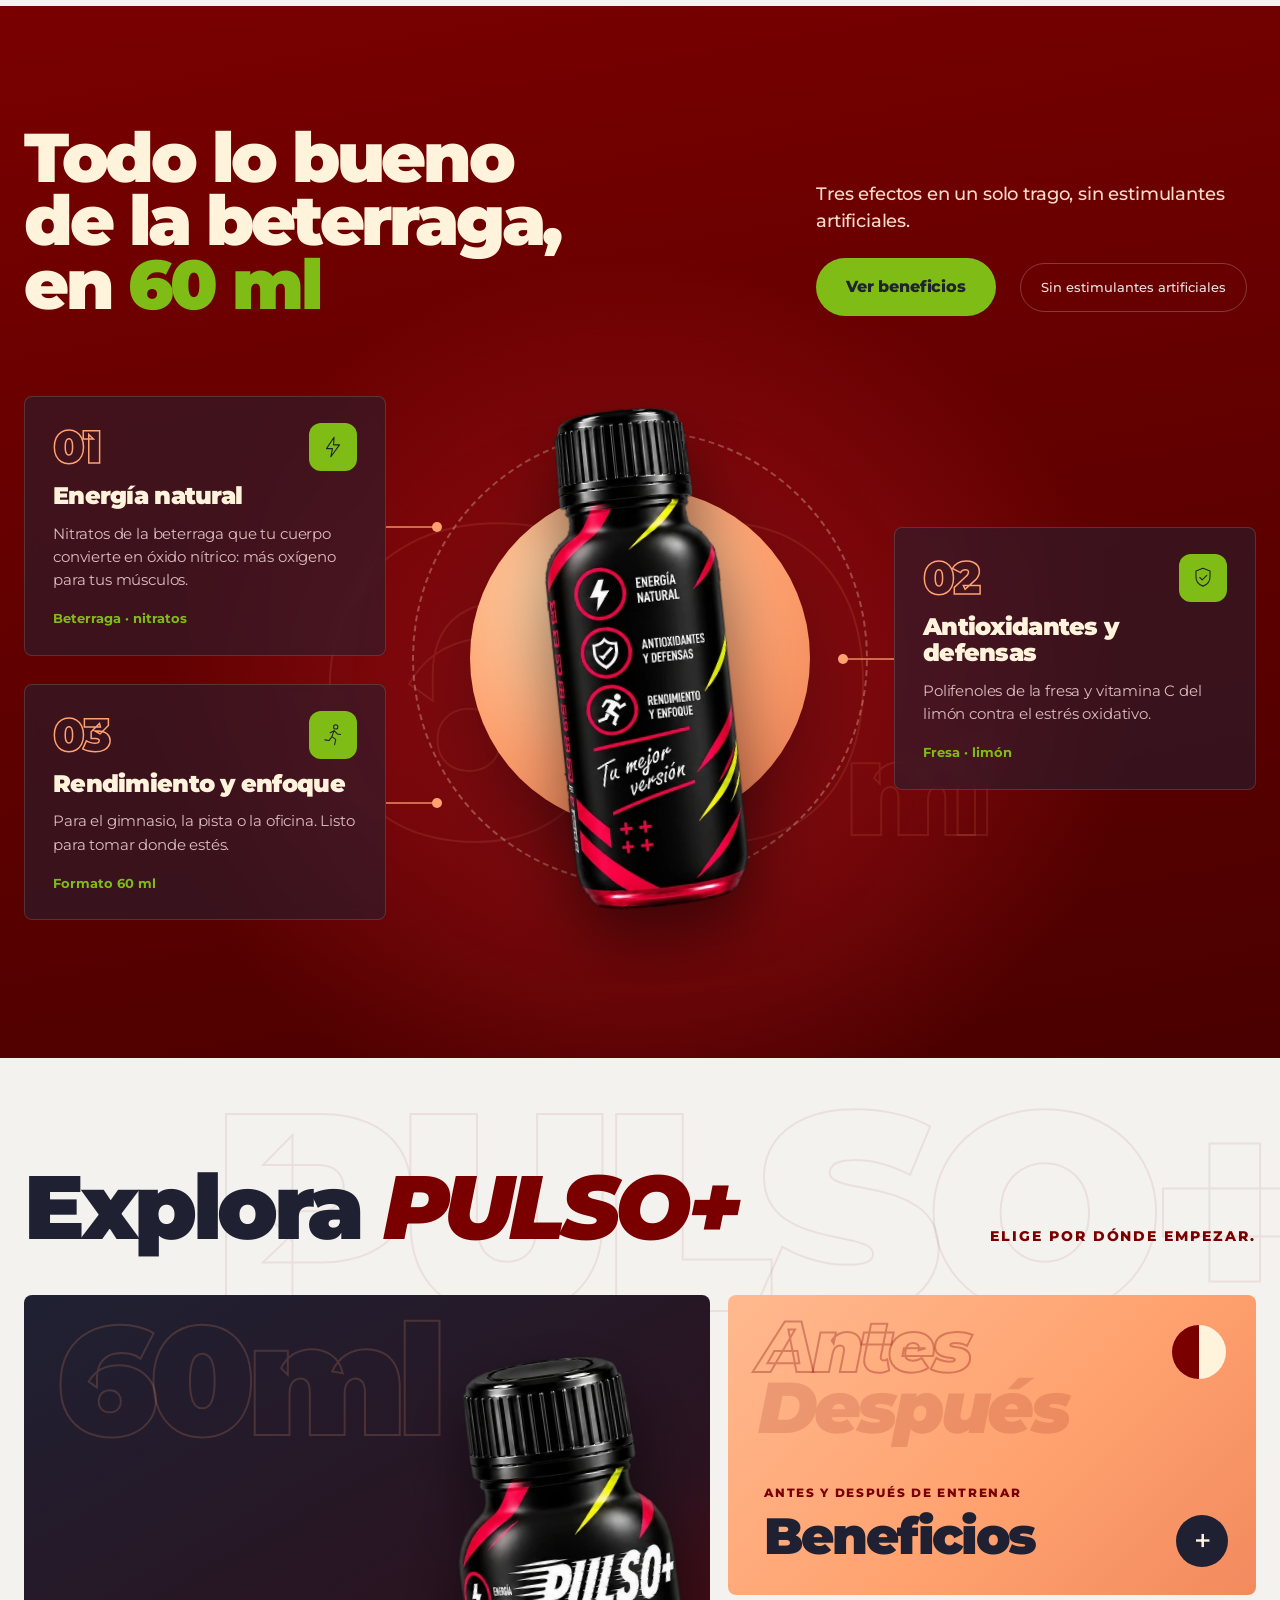
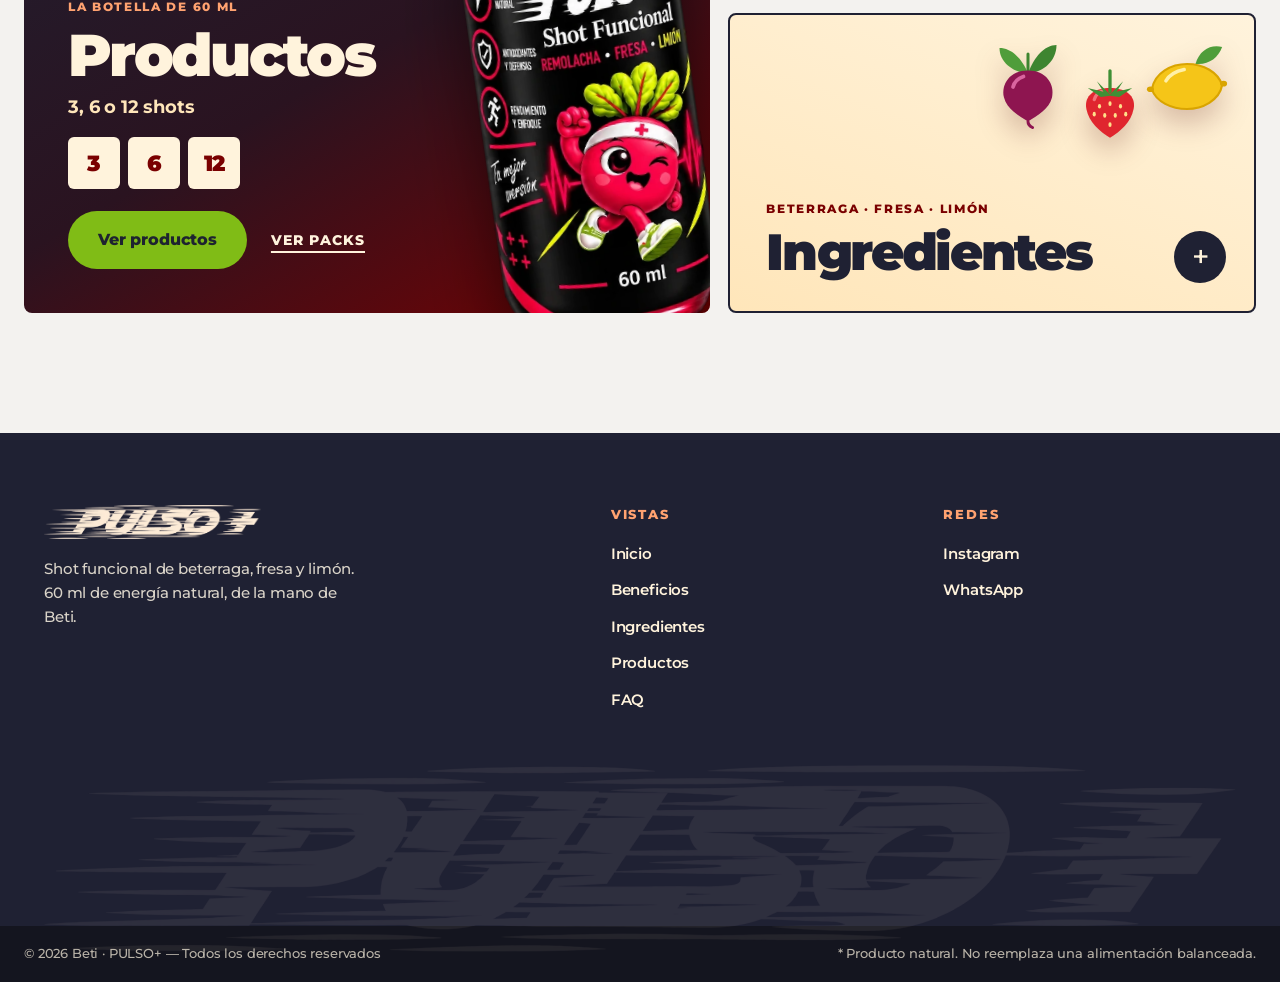
==== commit 1dc19120: "Inicio: vuelve la botella sobre el disco y la cinta corta el borde rojo Co-Authored-By: Claude Opus " ====
--- a/index.html
+++ b/index.html
@@ -10,7 +10,7 @@
   <link rel="preconnect" href="https://fonts.googleapis.com">
   <link rel="preconnect" href="https://fonts.gstatic.com" crossorigin>
   <link href="https://fonts.googleapis.com/css2?family=Montserrat:ital,wght@0,400;0,500;0,600;0,700;0,800;0,900;1,800;1,900&display=swap" rel="stylesheet">
-  <link rel="stylesheet" href="css/styles.css?v=20">
+  <link rel="stylesheet" href="css/styles.css?v=22">
   <script>document.documentElement.classList.add('js')</script>
 </head>
 <body>
@@ -52,7 +52,8 @@
         </div>
         <div class="ix-hero__art">
           <span class="ix-shot" aria-hidden="true">SHOT</span>
-          <div class="ix-photo ix-float"><img src="assets/img/pulso-shot-foto.webp" alt="Botella de PULSO+ de 60 ml con salpicaduras, beterraga, fresa y limón" width="217" height="217" fetchpriority="high"></div>
+          <div class="ix-orb" aria-hidden="true"></div>
+          <img class="ix-bottle ix-float" src="assets/img/pulso-botella-frente-v2.webp" alt="Botella de PULSO+ de 60 ml: remolacha, fresa y limón" width="355" height="941" fetchpriority="high">
           <svg class="ix-fruit ix-float2 ix-fruit--beet" width="130" height="130" viewBox="0 0 64 64" role="img" aria-label="Beterraga"><path d="M32 27 C28 17 21 10 13 10 C13 19 21 26 32 27 Z" fill="#4F9D3A"/><path d="M32 27 C36 16 43 8 51 8 C51 18 43 26 32 27 Z" fill="#3E8530"/><path d="M32 27 L32 14" stroke="#3E8530" stroke-width="2" stroke-linecap="round"/><path d="M32 25 C20 25 14 34 16 43 C18 51 26 55 32 59 C38 55 46 51 48 43 C50 34 44 25 32 25 Z" fill="#8E1550"/><path d="M32 59 C32 61 33 62 35 63" stroke="#8E1550" stroke-width="2" fill="none" stroke-linecap="round"/><path d="M22 36 C23 32 26 30 29 29" stroke="#D9659F" stroke-width="2.5" fill="none" stroke-linecap="round"/></svg>
           <svg class="ix-fruit ix-float ix-fruit--straw" width="110" height="110" viewBox="0 0 64 64" role="img" aria-label="Fresa"><path d="M32 22 C44 22 52 28 50 38 C48 48 40 55 32 60 C24 55 16 48 14 38 C12 28 20 22 32 22 Z" fill="#E0262F"/><path d="M20 31 C21 27 24 25 27 24" stroke="#F2747A" stroke-width="2.5" fill="none" stroke-linecap="round"/><g fill="#FFE08A"><ellipse cx="24" cy="36" rx="1.2" ry="1.8"/><ellipse cx="32" cy="34" rx="1.2" ry="1.8"/><ellipse cx="40" cy="36" rx="1.2" ry="1.8"/><ellipse cx="28" cy="43" rx="1.2" ry="1.8"/><ellipse cx="36" cy="43" rx="1.2" ry="1.8"/><ellipse cx="44" cy="42" rx="1.2" ry="1.8"/><ellipse cx="20" cy="42" rx="1.2" ry="1.8"/><ellipse cx="32" cy="50" rx="1.2" ry="1.8"/></g><path d="M32 27 L22 17 L27 25 L15 22 L25 29 L32 28 L39 29 L49 22 L37 25 L42 17 Z" fill="#3F8F35"/><path d="M32 25 L32 9" stroke="#3F8F35" stroke-width="2.5" stroke-linecap="round"/></svg>
           <svg class="ix-fruit ix-float2 ix-fruit--lemon" width="120" height="120" viewBox="0 0 64 64" role="img" aria-label="Limón"><path d="M38 22 C41 12 49 8 57 10 C54 18 47 23 38 22 Z" fill="#4F9D3A"/><path d="M7 40 C9 28 21 22 32 22 C44 22 54 28 57 37 C55 48 43 54 32 54 C21 54 10 49 7 40 Z" fill="#F5C518" stroke="#D9A400" stroke-width="1.5"/><ellipse cx="6" cy="40" rx="2.5" ry="2" fill="#D9A400"/><ellipse cx="58" cy="36" rx="2.5" ry="2" fill="#D9A400"/><path d="M17 34 C20 29 25 27 30 26" stroke="#FFF0A8" stroke-width="2.5" fill="none" stroke-linecap="round"/></svg>
@@ -203,6 +204,6 @@
       </div>
     </div>
   </footer>
-  <script src="js/main.js?v=20"></script>
+  <script src="js/main.js?v=22"></script>
 </body>
 </html>
--- a/css/styles.css
+++ b/css/styles.css
@@ -1865,27 +1865,16 @@
 /* =========================================================
    Inicio · portada a pantalla completa (la cinta se ve al abrir)
    ========================================================= */
-.ix-hero { min-height: calc(100svh - 44px); display: flex; flex-direction: column; padding-top: 100px; }
-.ix-hero__grid { flex: 1; width: 100%; padding: 0 0 128px; align-content: center; }
+.ix-hero { min-height: calc(100svh - 44px - 74px); display: flex; flex-direction: column; padding-top: 100px; }
+.ix-hero__grid { flex: 1; width: 100%; padding: 0 0 72px; align-content: center; }
 .ix-hero .ix-h1 { font-size: clamp(46px, min(8vw, 10.4vh), 120px); }
 .ix-hero .ix-hero__copy { gap: clamp(18px, 2.6vh, 28px); }
 .ix-hero__art { min-height: min(520px, 52vh); }
-.ix-hero .ix-marquee { bottom: 48px; }
-/* Foto del producto dentro del círculo durazno */
-.ix-photo {
-  position: relative; z-index: 2;
-  width: min(420px, 42vh); aspect-ratio: 1;
-  border-radius: 50%; overflow: hidden;
-  border: 10px solid var(--ix-peach);
-  box-shadow: 0 40px 120px -20px rgba(0, 0, 0, .6);
-}
-.ix-photo img { width: 100%; height: 100%; object-fit: cover; }
+.ix-hero .ix-marquee { bottom: -34px; }  /* montada sobre el borde, corta el rojo como antes */
 @media (max-width: 760px) {
   .ix-hero { min-height: 0; padding-top: 88px; }
   .ix-hero__grid { padding-bottom: 100px; }
-  .ix-hero .ix-marquee { bottom: 26px; }
   .ix-hero__art { min-height: 240px; }
-  .ix-photo { width: 200px; border-width: 7px; }
   .ix-hero .ix-btn { min-height: 50px; padding: 0 20px; font-size: 15px; }
   .ix-hero .ix-ghost { min-height: 50px; padding: 0 20px; font-size: 15px; }
   .ix-hero .ix-actions { gap: 10px; }
@@ -1897,3 +1886,10 @@
   .ix-hero .ix-shot { font-size: 150px; }
   .ix-hero .ix-hero__grid { gap: 20px; }
 }
+.ix-hero .ix-bottle { height: min(470px, 46vh); }
+.ix-hero .ix-orb { width: min(440px, 44vh); }
+@media (max-width: 760px) {
+  .ix-hero .ix-bottle { height: 230px; }
+  .ix-hero .ix-orb { width: 220px; }
+  .ix-hero__grid { padding-bottom: 54px; }
+}
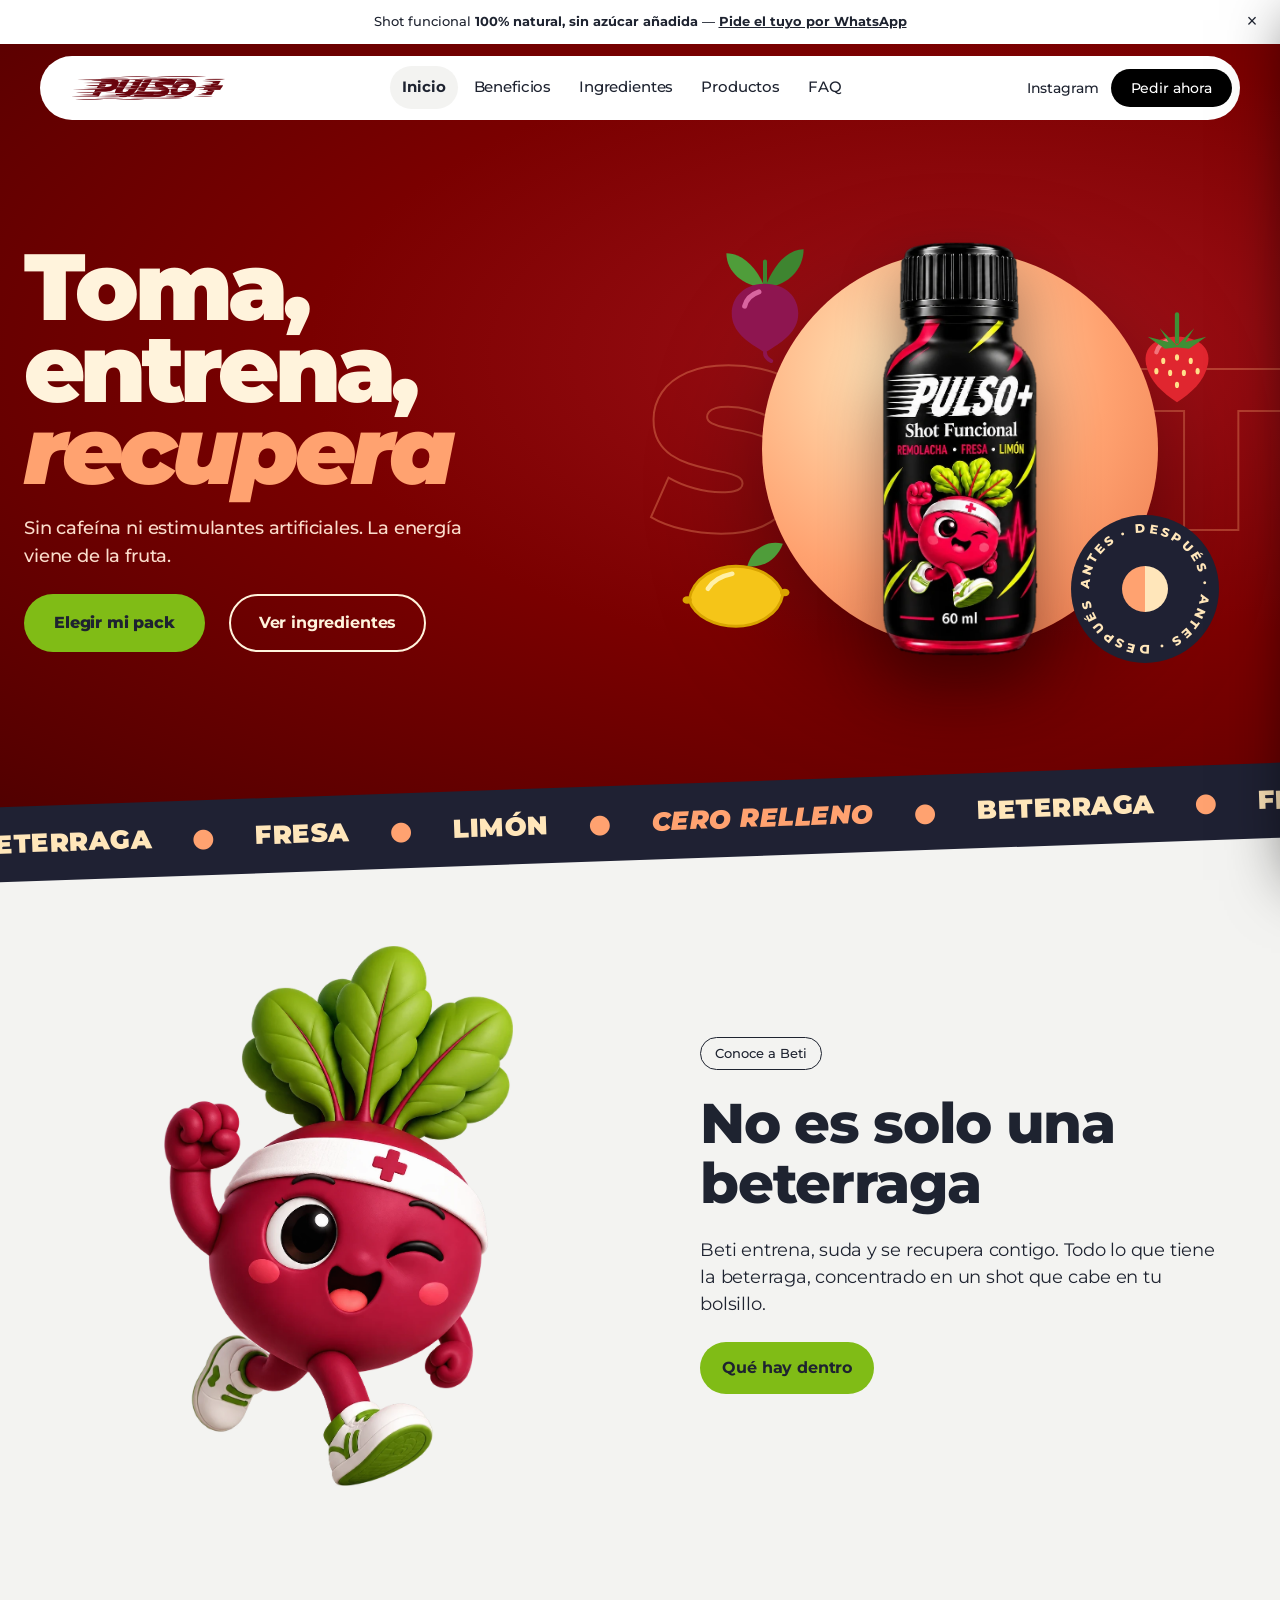
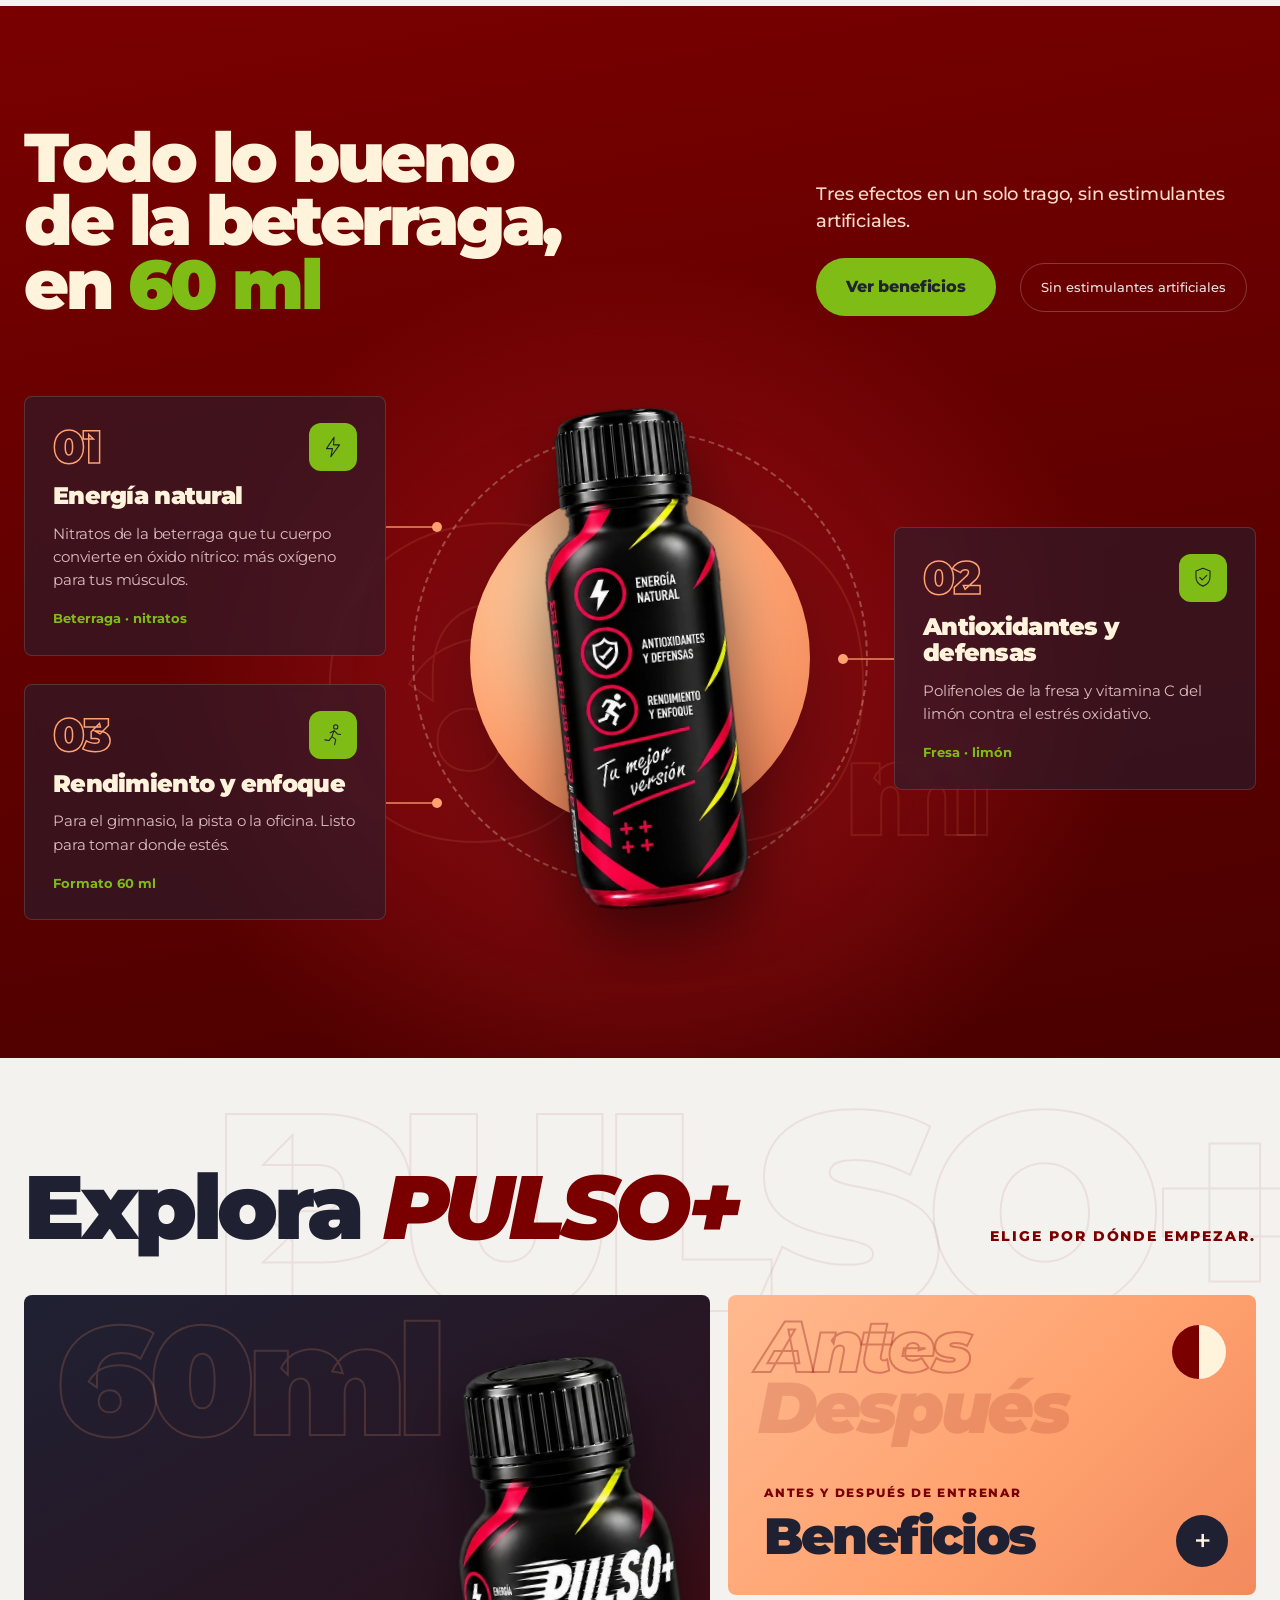
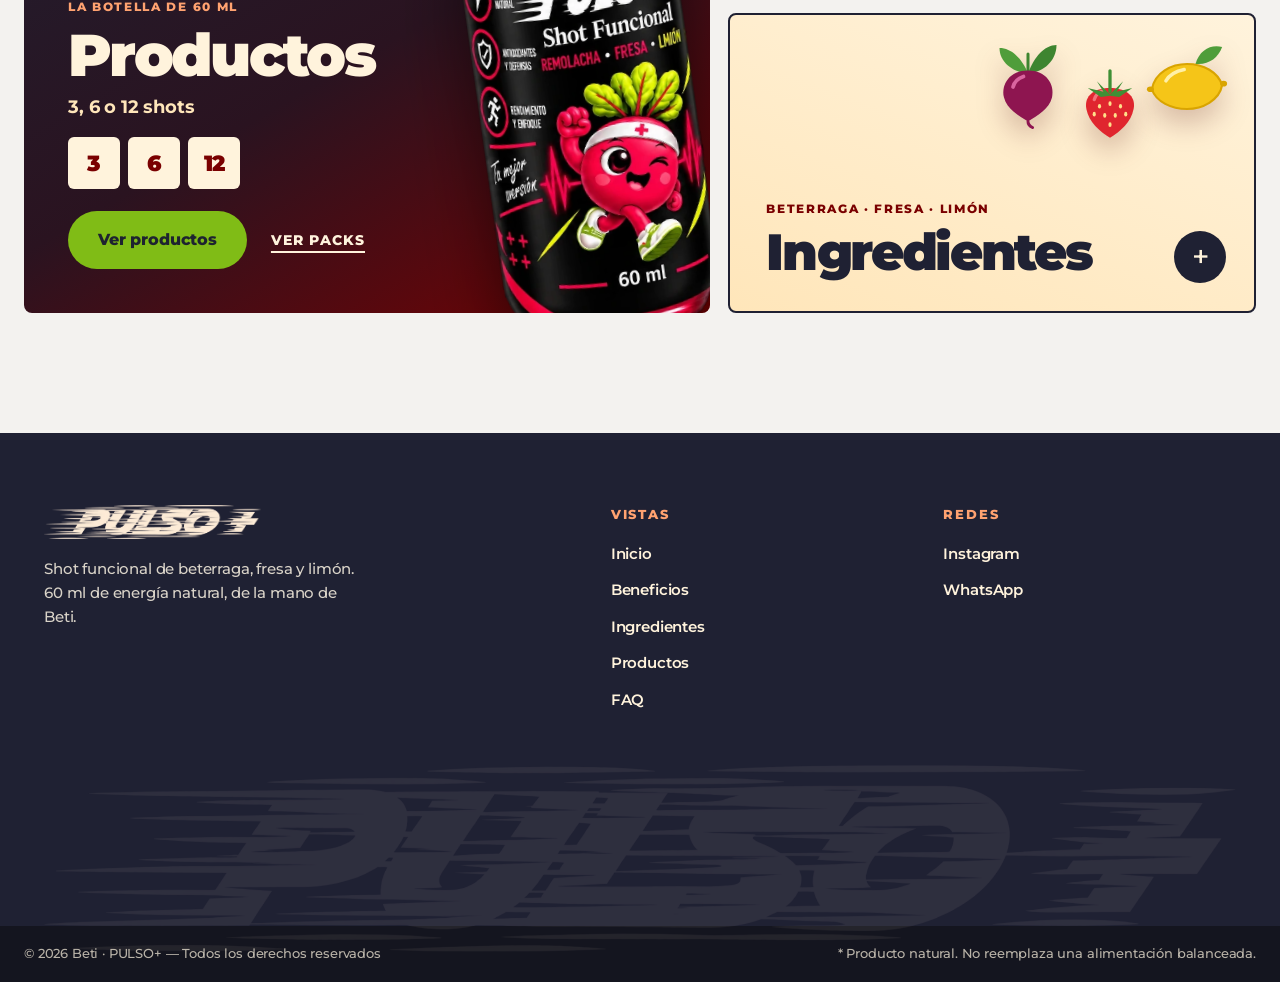
==== commit 9d70bea0: "Menú hamburguesa con menú lateral de vistas en celular y tablet Co-Authored-By: Claude Opus 5.5 <nor" ====
--- a/index.html
+++ b/index.html
@@ -10,7 +10,7 @@
   <link rel="preconnect" href="https://fonts.googleapis.com">
   <link rel="preconnect" href="https://fonts.gstatic.com" crossorigin>
   <link href="https://fonts.googleapis.com/css2?family=Montserrat:ital,wght@0,400;0,500;0,600;0,700;0,800;0,900;1,800;1,900&display=swap" rel="stylesheet">
-  <link rel="stylesheet" href="css/styles.css?v=22">
+  <link rel="stylesheet" href="css/styles.css?v=25">
   <script>document.documentElement.classList.add('js')</script>
 </head>
 <body>
@@ -32,10 +32,34 @@
       <div class="nav__right">
         <a class="btn btn--ghost nav__ig" href="https://www.instagram.com/pulso.pluss/" target="_blank" rel="noopener">Instagram</a>
         <a class="btn btn--dark nav__cta" href="productos.html#pedido" data-wa="Hola, quiero información de PULSO+">Pedir ahora</a>
-        <button class="nav__toggle" type="button" aria-controls="menu" aria-expanded="false">Menú</button>
+        <button class="nav__burger" type="button" aria-controls="drawer" aria-expanded="false" aria-label="Abrir menú"><span></span><span></span><span></span></button>
       </div>
     </nav>
   </div>
+
+  <div class="drawer-backdrop" data-drawer-close hidden></div>
+  <aside class="drawer" id="drawer" aria-label="Menú de vistas" aria-hidden="true" inert>
+    <div class="drawer__top">
+      <img class="drawer__logo" src="assets/img/pulso-logo-crema.webp" alt="PULSO+" width="1953" height="306">
+      <button class="drawer__close" type="button" data-drawer-close aria-label="Cerrar menú"><span></span><span></span></button>
+    </div>
+    <p class="drawer__kicker">Vistas</p>
+    <nav aria-label="Vistas">
+      <ol class="drawer__list">
+        <li style="--i:0"><a href="index.html" aria-current="page"><span class="drawer__n">01</span><span class="drawer__name">Inicio</span><span class="drawer__sub">Toma, entrena, recupera</span></a></li>
+        <li style="--i:1"><a href="beneficios.html"><span class="drawer__n">02</span><span class="drawer__name">Beneficios</span><span class="drawer__sub">Antes y después de entrenar</span></a></li>
+        <li style="--i:2"><a href="ingredientes.html"><span class="drawer__n">03</span><span class="drawer__name">Ingredientes</span><span class="drawer__sub">Beterraga · Fresa · Limón</span></a></li>
+        <li style="--i:3"><a href="productos.html"><span class="drawer__n">04</span><span class="drawer__name">Productos</span><span class="drawer__sub">Packs de 3, 6 y 12 shots</span></a></li>
+        <li style="--i:4"><a href="faq.html"><span class="drawer__n">05</span><span class="drawer__name">FAQ</span><span class="drawer__sub">Preguntas frecuentes</span></a></li>
+      </ol>
+    </nav>
+    <div class="drawer__foot">
+      <a class="btn btn--lime ix-btn" href="productos.html#pedido" data-wa="Hola, quiero información de PULSO+">Pedir por WhatsApp</a>
+      <a class="drawer__ig" href="https://www.instagram.com/pulso.pluss/" target="_blank" rel="noopener">Instagram</a>
+    </div>
+    <span class="drawer__mark" aria-hidden="true">PULSO+</span>
+    <img class="drawer__bottle" src="assets/img/pulso-botella-frente-v2.webp" alt="" width="355" height="941" loading="lazy">
+  </aside>
 
   <main>
 
@@ -204,6 +228,6 @@
       </div>
     </div>
   </footer>
-  <script src="js/main.js?v=22"></script>
+  <script src="js/main.js?v=25"></script>
 </body>
 </html>
--- a/css/styles.css
+++ b/css/styles.css
@@ -1893,3 +1893,88 @@
   .ix-hero .ix-orb { width: 220px; }
   .ix-hero__grid { padding-bottom: 54px; }
 }
+
+/* =========================================================
+   Menú hamburguesa + menú lateral (celular y tablet)
+   ========================================================= */
+.nav__burger {
+  display: none; position: relative; flex: none;
+  width: 48px; height: 48px; border: 0; border-radius: 50%;
+  background: var(--ix-ink); cursor: pointer;
+  transition: background .25s ease;
+}
+.nav__burger span { position: absolute; left: 14px; right: 14px; height: 2px; border-radius: 2px; background: var(--ix-paper); transition: right .3s ease; }
+.nav__burger span:nth-child(1) { top: 17px; }
+.nav__burger span:nth-child(2) { top: 23px; right: 20px; }
+.nav__burger span:nth-child(3) { top: 29px; }
+.nav__burger:hover { background: var(--ix-wine); }
+.nav__burger:hover span:nth-child(2) { right: 14px; }
+@media (max-width: 1060px) {
+  .nav__burger { display: inline-block; }
+  .nav__toggle { display: none !important; }
+  .nav .nav__links { display: none !important; }
+}
+
+.drawer-open, .drawer-open body { overflow: hidden; }
+.drawer-backdrop {
+  position: fixed; inset: 0; z-index: 99;
+  background: rgba(16, 6, 10, .55);
+  -webkit-backdrop-filter: blur(3px); backdrop-filter: blur(3px);
+  opacity: 0; transition: opacity .35s ease;
+}
+.drawer-backdrop.is-open { opacity: 1; }
+.drawer {
+  position: fixed; top: 0; right: 0; bottom: 0; z-index: 100;
+  width: min(440px, 92vw);
+  display: flex; flex-direction: column; gap: 14px;
+  padding: calc(20px + env(safe-area-inset-top, 0px)) 28px calc(28px + env(safe-area-inset-bottom, 0px));
+  background:
+    radial-gradient(120% 60% at 100% 100%, rgba(163, 18, 26, .9) 0%, transparent 60%),
+    linear-gradient(170deg, var(--ix-ink) 0%, #2a1320 55%, var(--ix-wine-deep) 100%);
+  color: var(--ix-paper);
+  overflow-y: auto; overflow-x: hidden;
+  transform: translateX(105%);
+  transition: transform .45s cubic-bezier(.2, .8, .2, 1);
+  box-shadow: -30px 0 60px -20px rgba(0, 0, 0, .6);
+}
+.drawer.is-open { transform: none; }
+.drawer > * { position: relative; z-index: 1; }
+.drawer__top { display: flex; justify-content: space-between; align-items: center; }
+.drawer__logo { height: 26px; width: auto; }
+.drawer__close { position: relative; width: 46px; height: 46px; border-radius: 50%; border: 1.5px solid rgba(255, 243, 220, .5); background: transparent; cursor: pointer; transition: background .25s, border-color .25s; }
+.drawer__close span { position: absolute; left: 13px; right: 13px; top: 21px; height: 2px; background: var(--ix-paper); }
+.drawer__close span:first-child { transform: rotate(45deg); }
+.drawer__close span:last-child { transform: rotate(-45deg); }
+.drawer__close:hover { background: var(--ix-paper); border-color: var(--ix-paper); }
+.drawer__close:hover span { background: var(--ix-wine); }
+.drawer__kicker { margin: 18px 0 0; font-size: 12px; font-weight: 800; letter-spacing: .16em; text-transform: uppercase; color: var(--ix-peach); }
+.drawer__list { list-style: none; margin: 0; padding: 0; }
+.drawer__list li { border-top: 1px solid rgba(255, 243, 220, .14); opacity: 0; transform: translateX(28px); transition: opacity .4s ease, transform .5s cubic-bezier(.2, .8, .2, 1); }
+.drawer__list li:last-child { border-bottom: 1px solid rgba(255, 243, 220, .14); }
+.drawer.is-open .drawer__list li { opacity: 1; transform: none; transition-delay: calc(.15s + .07s * var(--i)); }
+.drawer__list a {
+  display: grid; grid-template-columns: 44px minmax(0, 1fr); grid-template-rows: auto auto; column-gap: 6px; row-gap: 4px;
+  padding: 13px 0; text-decoration: none; color: var(--ix-paper);
+}
+.drawer__n { grid-row: span 2; padding-top: 6px; font-size: 13px; font-weight: 900; letter-spacing: .06em; color: var(--ix-peach); }
+.drawer__name { font-weight: 900; font-size: clamp(30px, 8.4vw, 40px); line-height: 1; letter-spacing: -0.04em; transition: color .25s ease, transform .3s ease; }
+.drawer__sub { font-size: 13px; font-weight: 500; color: rgba(255, 230, 186, .72); }
+.drawer__list a:hover .drawer__name { color: var(--ix-peach); transform: translateX(6px); }
+.drawer__list a[aria-current="page"] .drawer__name { font-style: italic; color: var(--ix-peach); }
+.drawer__list a[aria-current="page"] .drawer__n::after { content: ""; display: block; width: 8px; height: 8px; margin-top: 8px; border-radius: 50%; background: var(--color-leaf); }
+.drawer__foot { margin-top: auto; padding-top: 24px; display: flex; flex-direction: column; align-items: flex-start; gap: 16px; }
+.drawer__ig { font-size: 14px; font-weight: 800; letter-spacing: .08em; text-transform: uppercase; color: var(--ix-paper); text-decoration: underline; text-decoration-thickness: 2px; text-underline-offset: 6px; }
+.drawer__ig:hover { color: var(--ix-peach); }
+.drawer .btn--lime:hover { background: var(--ix-paper); color: var(--ix-wine); }
+.drawer > .drawer__mark {
+  position: absolute; z-index: 0; left: -8px; bottom: -18px;
+  font-weight: 900; font-size: 120px; line-height: 1; letter-spacing: -0.06em;
+  color: transparent; -webkit-text-stroke: 2px rgba(255, 243, 220, .07); pointer-events: none; white-space: nowrap;
+}
+.drawer > .drawer__bottle {
+  position: absolute; z-index: 0; right: -18px; bottom: 24px;
+  height: 230px; width: auto; transform: rotate(10deg); pointer-events: none;
+  filter: drop-shadow(0 20px 24px rgba(0, 0, 0, .55));
+}
+@media (max-height: 640px) { .drawer > .drawer__bottle { display: none; } }
+@media (prefers-reduced-motion: reduce) { .drawer, .drawer__list li { transition: none !important; } }
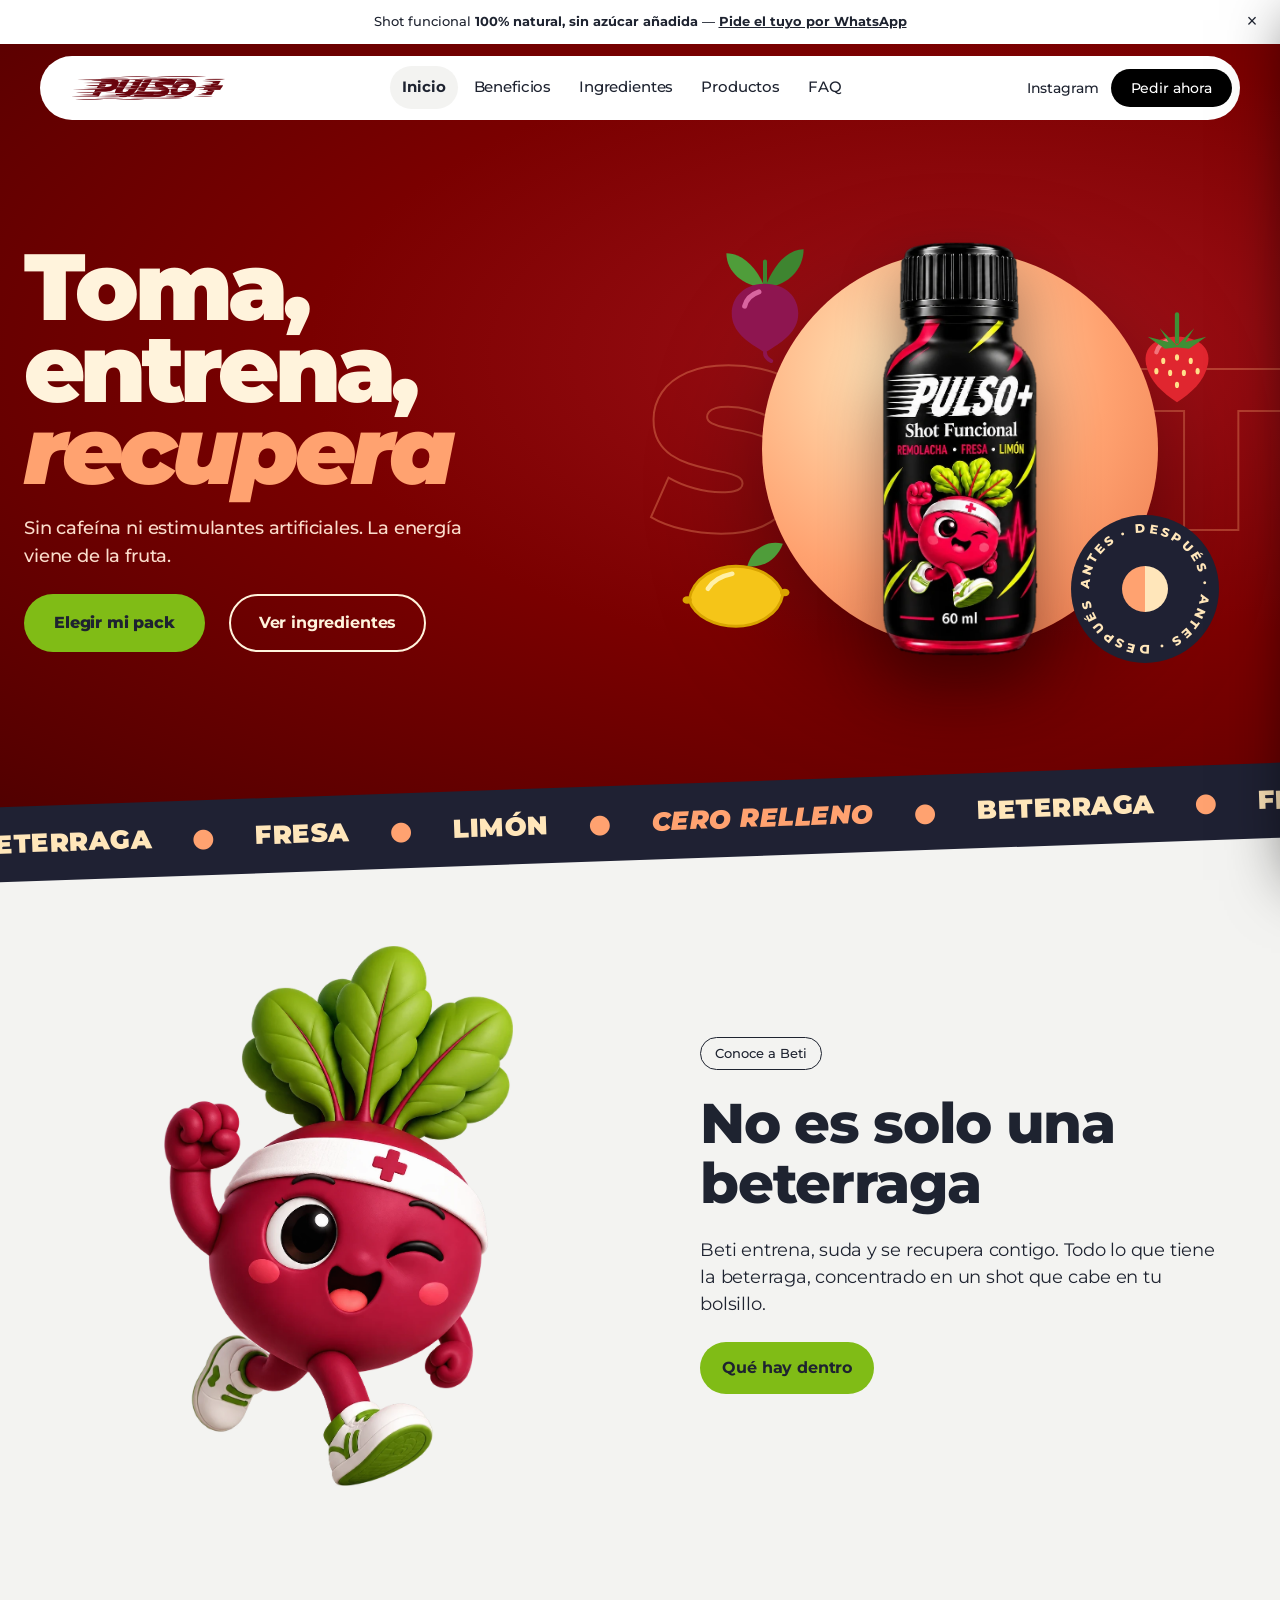
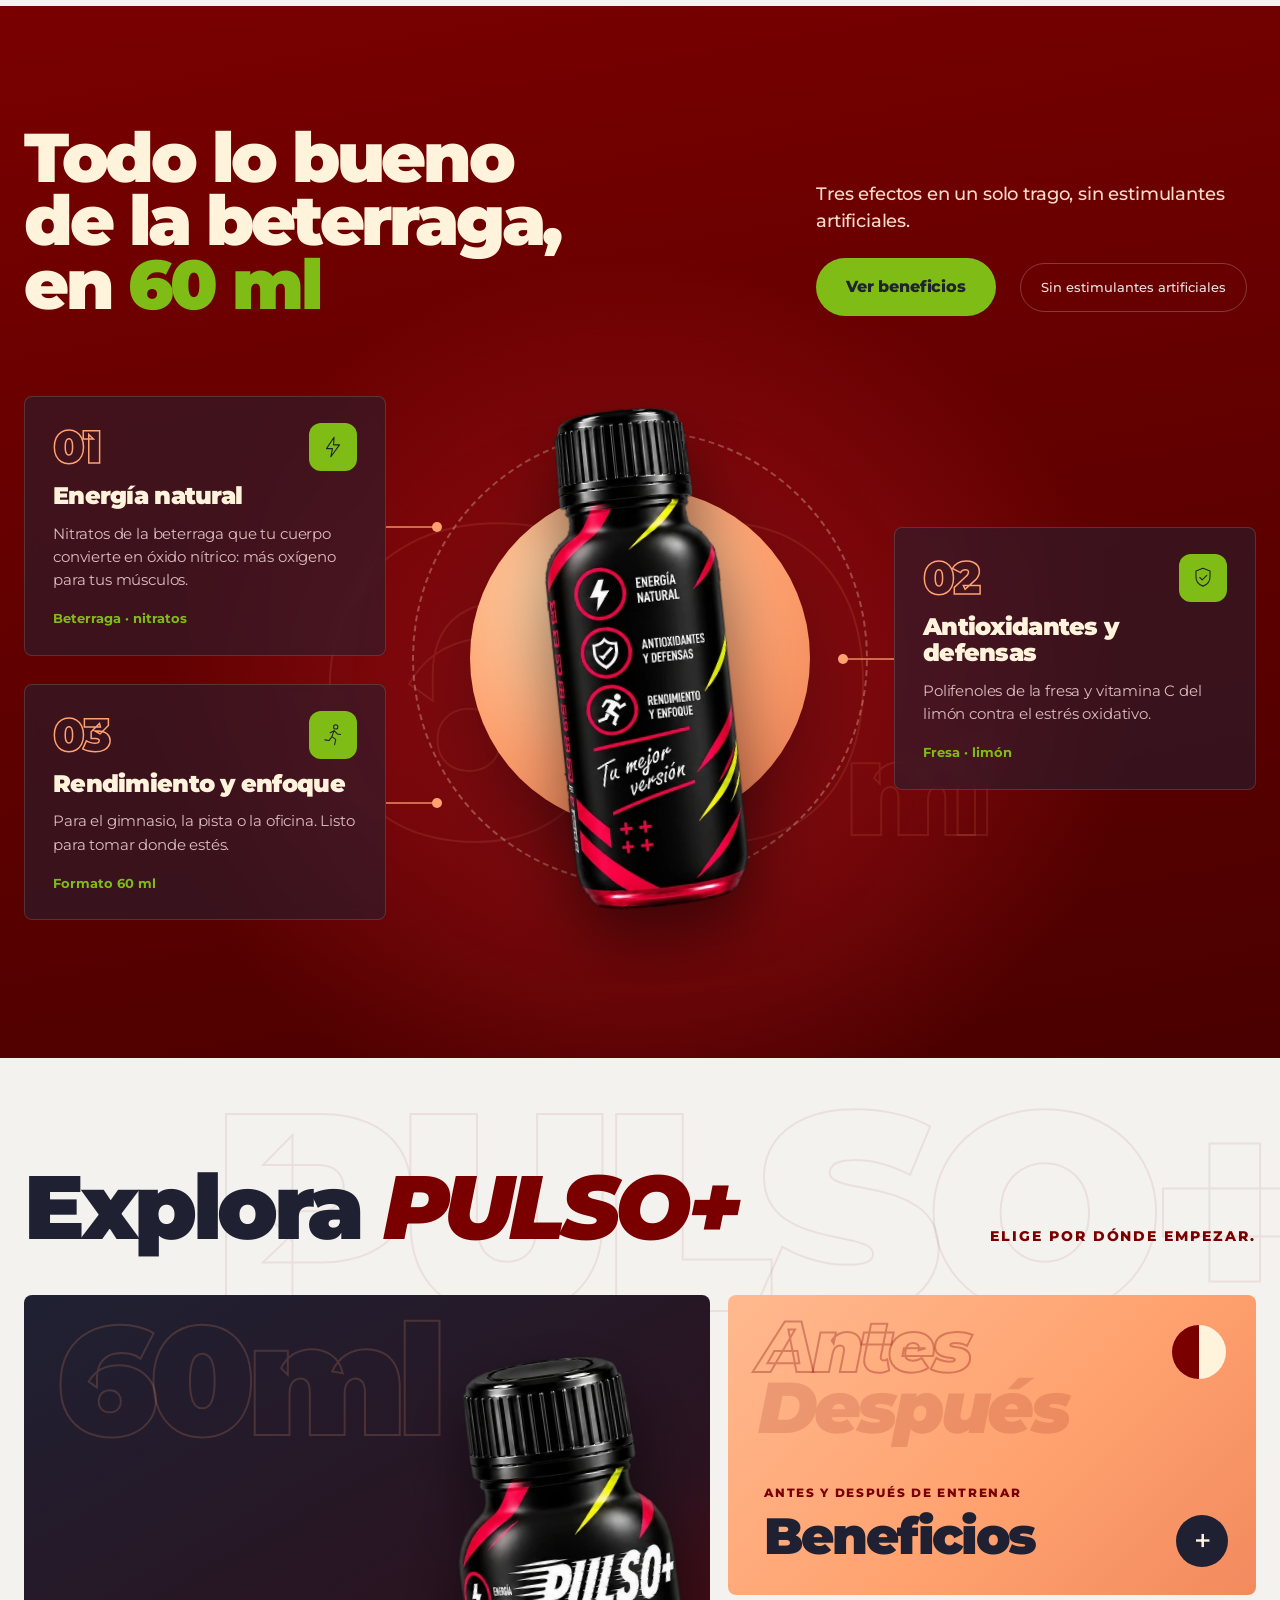
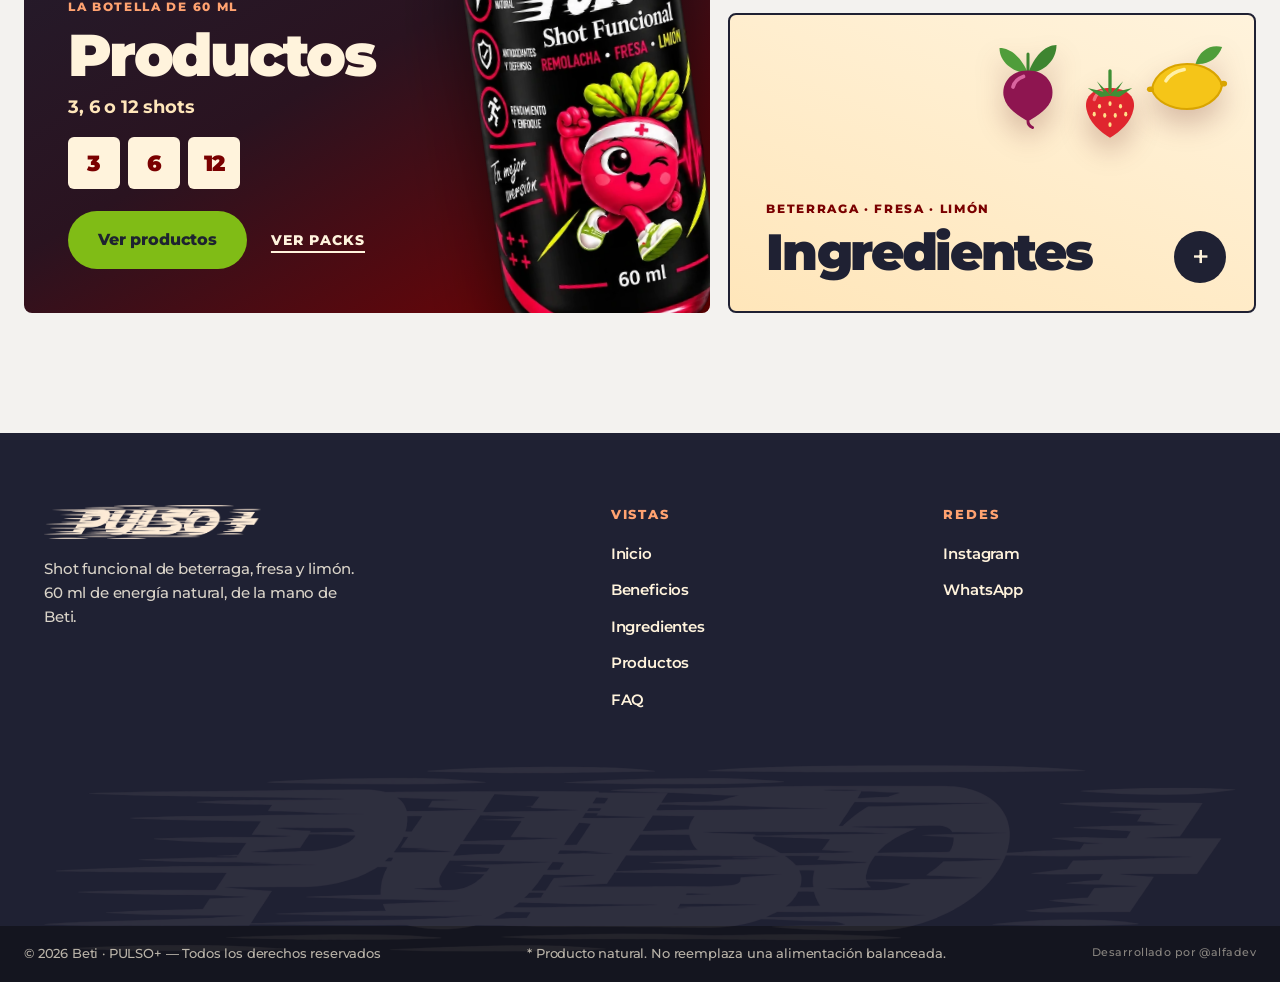
==== commit 552f08c4: "Footer: crédito pequeño @alfadev Co-Authored-By: Claude Opus 5.5 <noreply@anthropic.com>" ====
--- a/index.html
+++ b/index.html
@@ -10,7 +10,7 @@
   <link rel="preconnect" href="https://fonts.googleapis.com">
   <link rel="preconnect" href="https://fonts.gstatic.com" crossorigin>
   <link href="https://fonts.googleapis.com/css2?family=Montserrat:ital,wght@0,400;0,500;0,600;0,700;0,800;0,900;1,800;1,900&display=swap" rel="stylesheet">
-  <link rel="stylesheet" href="css/styles.css?v=25">
+  <link rel="stylesheet" href="css/styles.css?v=26">
   <script>document.documentElement.classList.add('js')</script>
 </head>
 <body>
@@ -225,9 +225,10 @@
       <div class="ix-wrap ft__bottom-inner">
         <span>© <span data-year>2026</span> Beti · PULSO+ — Todos los derechos reservados</span>
         <span>* Producto natural. No reemplaza una alimentación balanceada.</span>
+        <span class="ft__credit">Desarrollado por @alfadev</span>
       </div>
     </div>
   </footer>
-  <script src="js/main.js?v=25"></script>
+  <script src="js/main.js?v=26"></script>
 </body>
 </html>
--- a/css/styles.css
+++ b/css/styles.css
@@ -1978,3 +1978,5 @@
 }
 @media (max-height: 640px) { .drawer > .drawer__bottle { display: none; } }
 @media (prefers-reduced-motion: reduce) { .drawer, .drawer__list li { transition: none !important; } }
+
+.ft__credit { font-size: 11px; letter-spacing: .04em; opacity: .7; }
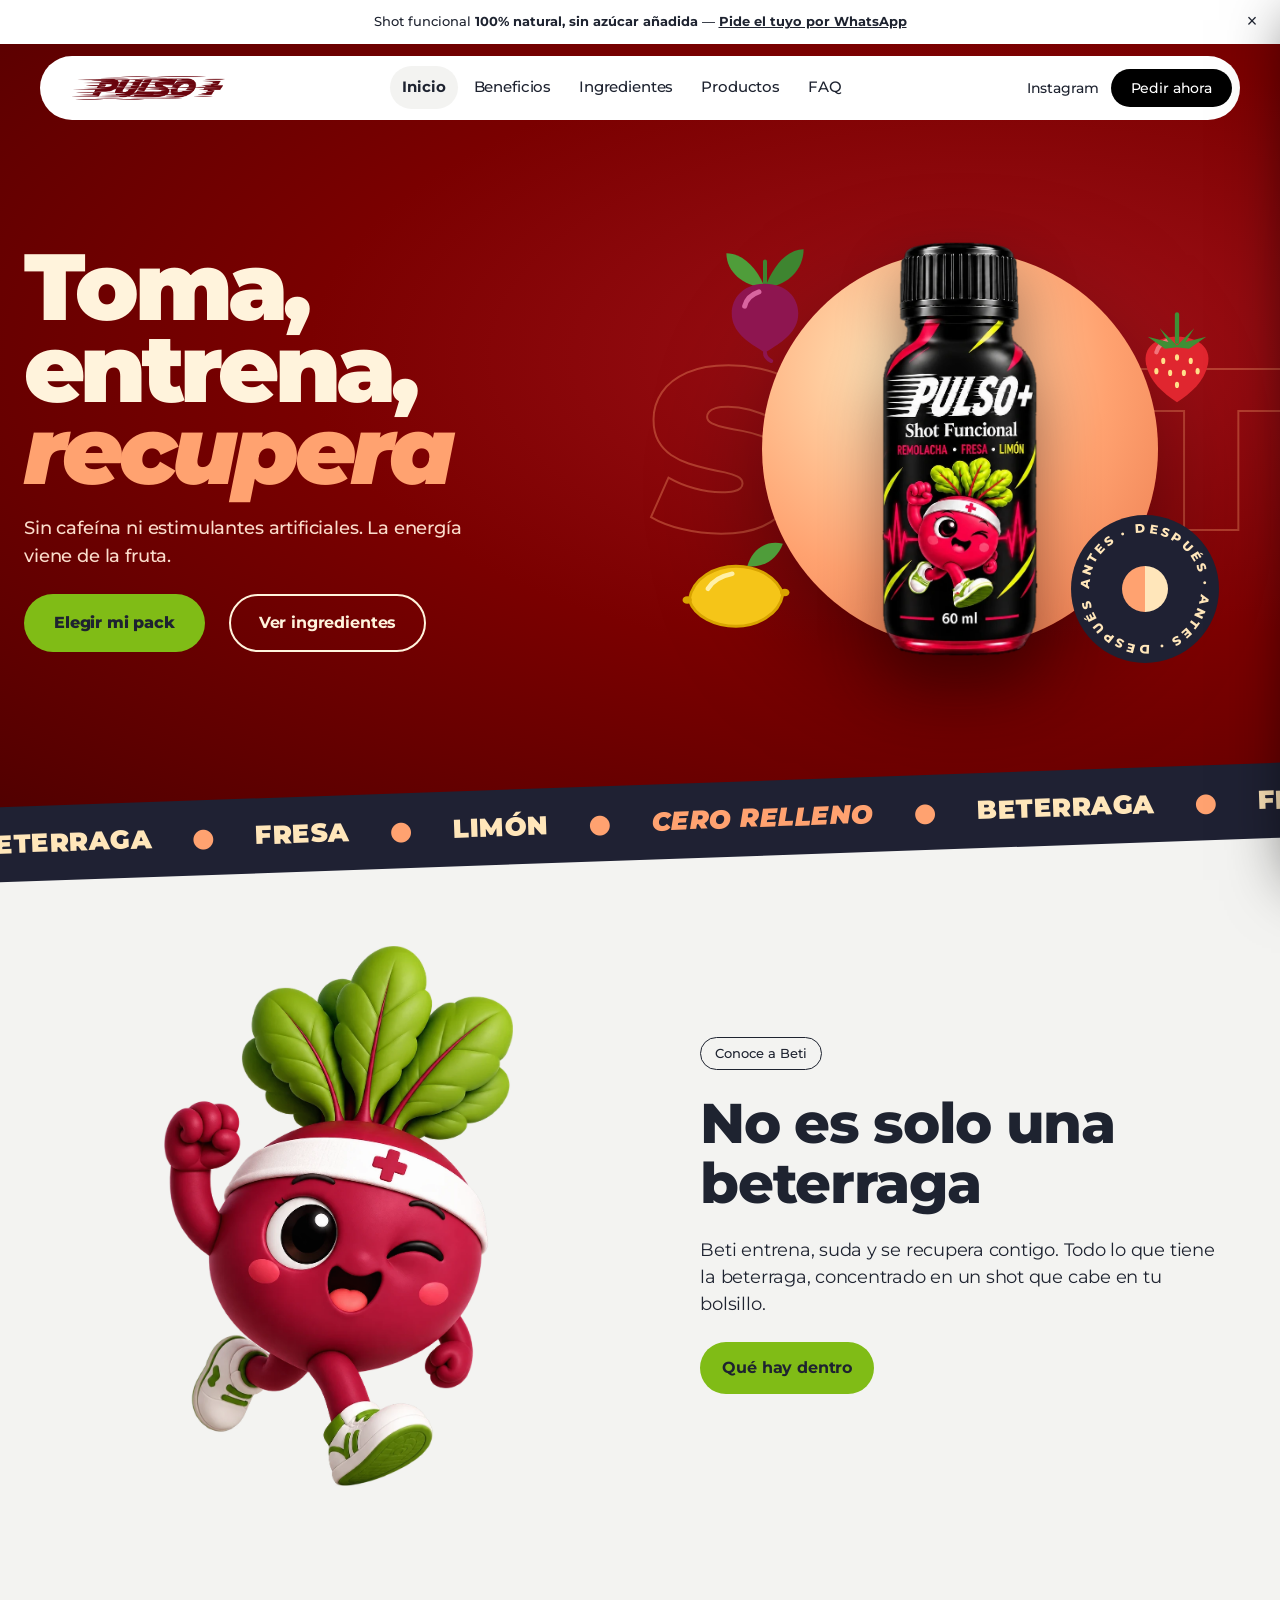
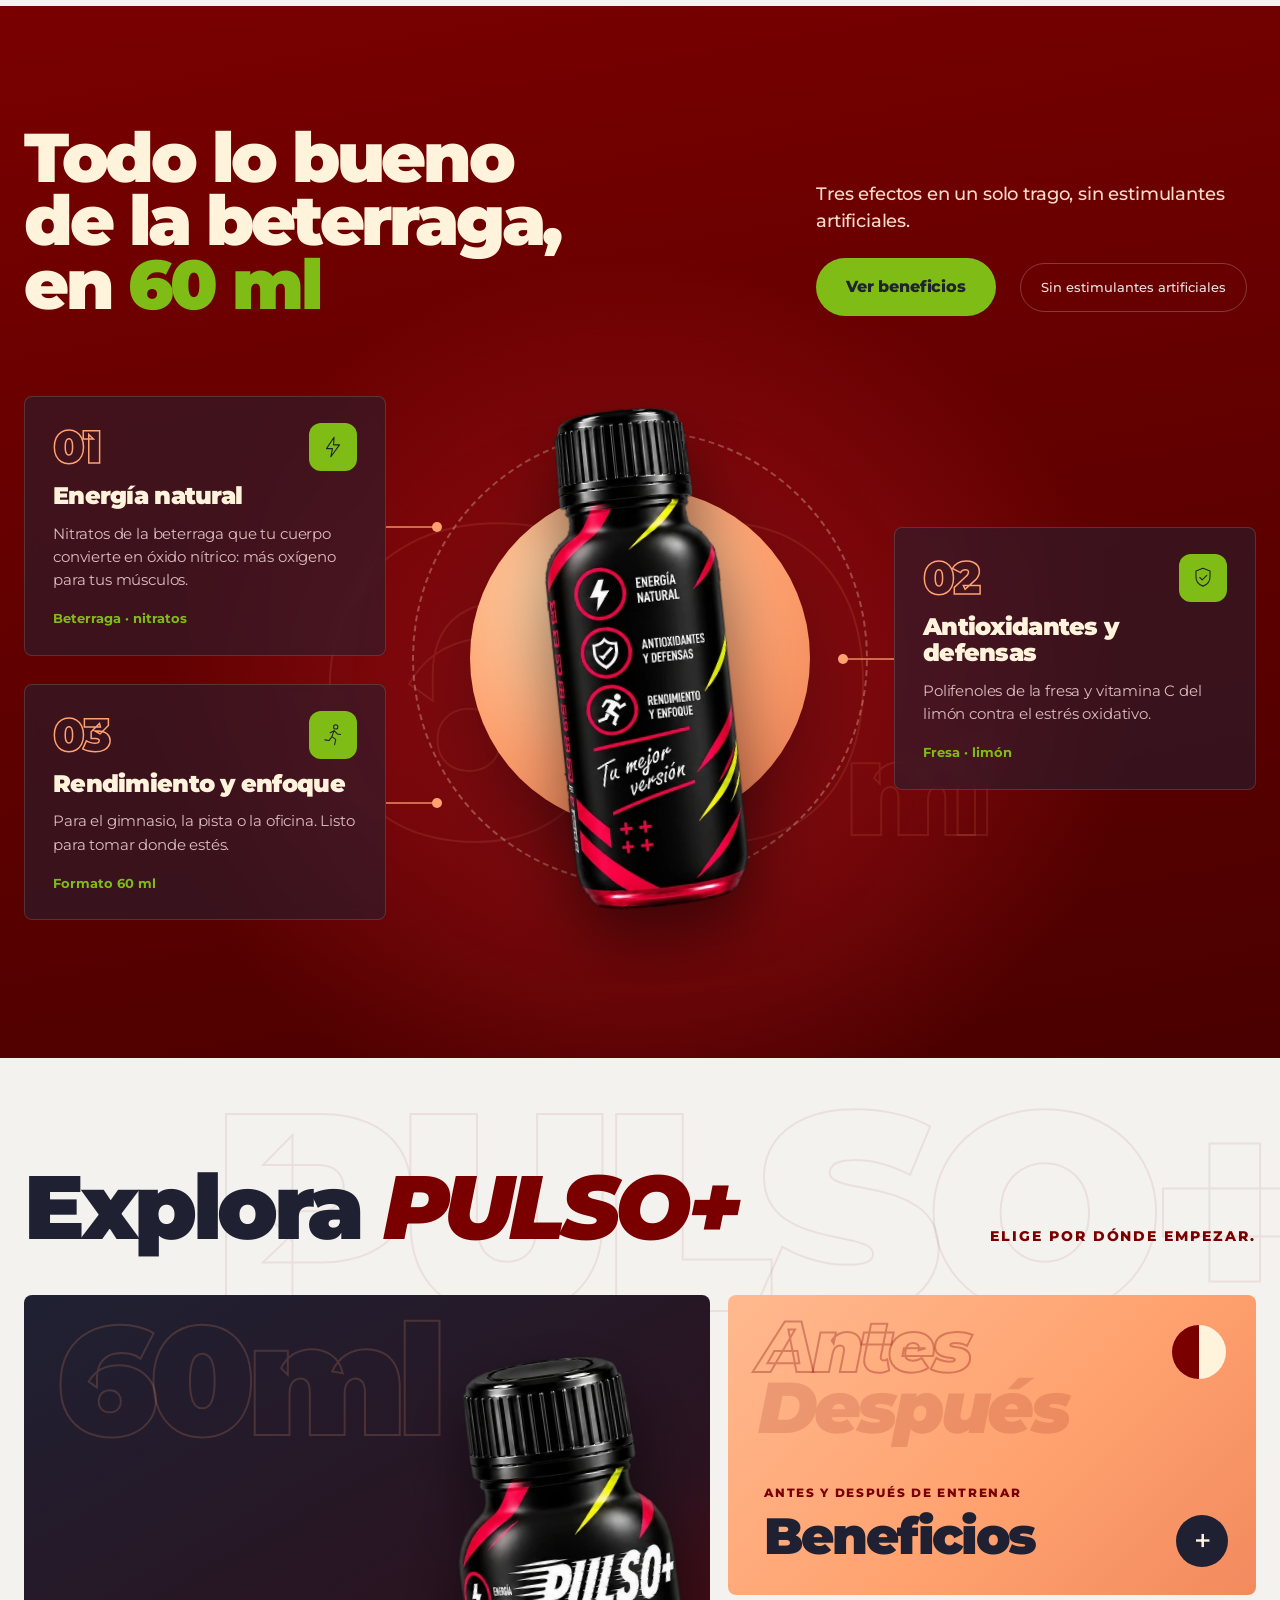
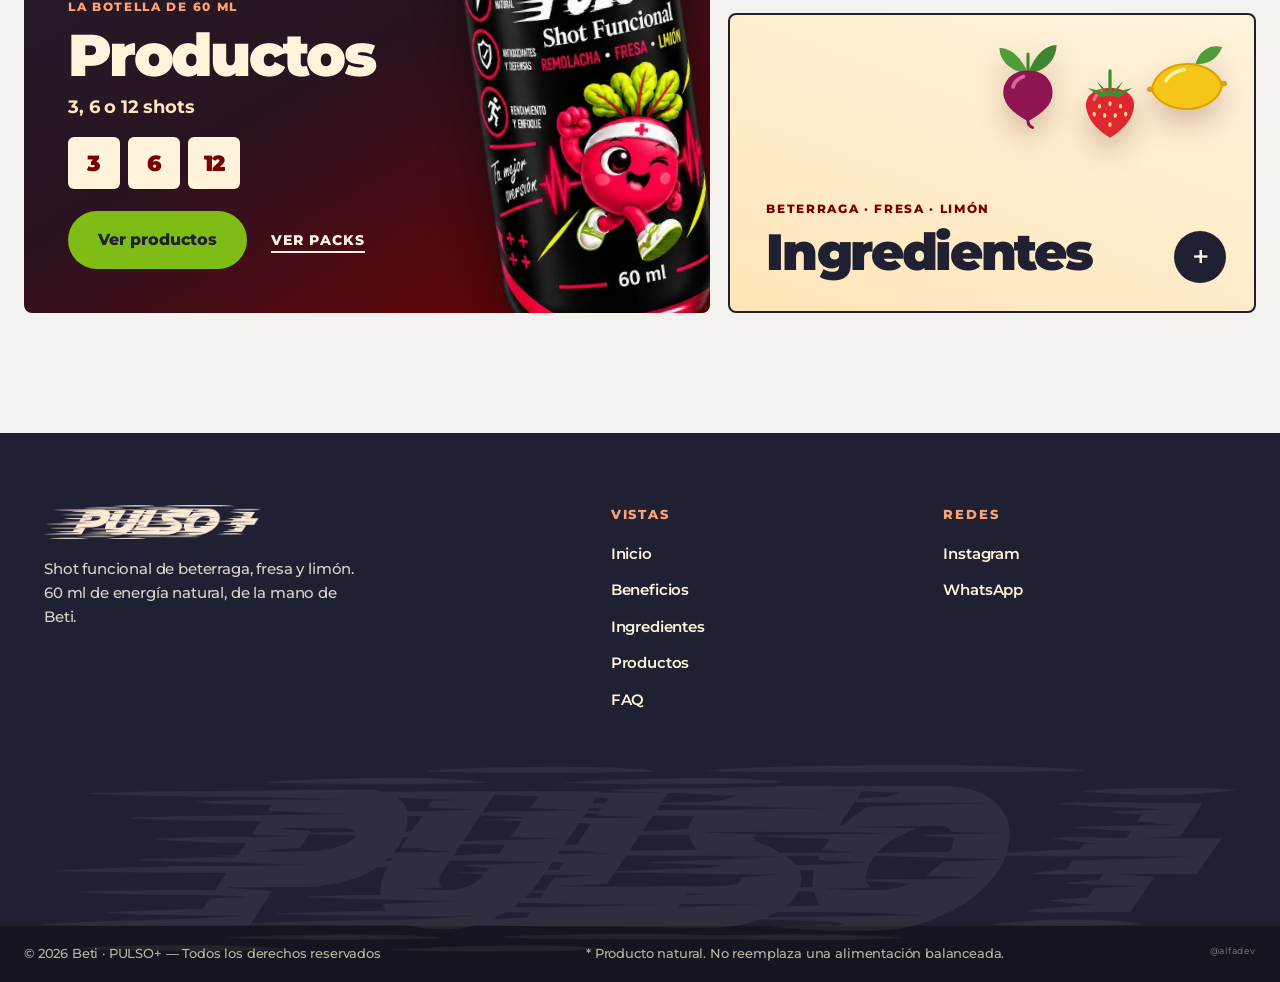
==== commit 4d5467d3: "Footer: solo @alfadev, más pequeño Co-Authored-By: Claude Opus 5.5 <noreply@anthropic.com>" ====
--- a/index.html
+++ b/index.html
@@ -10,7 +10,7 @@
   <link rel="preconnect" href="https://fonts.googleapis.com">
   <link rel="preconnect" href="https://fonts.gstatic.com" crossorigin>
   <link href="https://fonts.googleapis.com/css2?family=Montserrat:ital,wght@0,400;0,500;0,600;0,700;0,800;0,900;1,800;1,900&display=swap" rel="stylesheet">
-  <link rel="stylesheet" href="css/styles.css?v=26">
+  <link rel="stylesheet" href="css/styles.css?v=27">
   <script>document.documentElement.classList.add('js')</script>
 </head>
 <body>
@@ -225,10 +225,10 @@
       <div class="ix-wrap ft__bottom-inner">
         <span>© <span data-year>2026</span> Beti · PULSO+ — Todos los derechos reservados</span>
         <span>* Producto natural. No reemplaza una alimentación balanceada.</span>
-        <span class="ft__credit">Desarrollado por @alfadev</span>
+        <span class="ft__credit">@alfadev</span>
       </div>
     </div>
   </footer>
-  <script src="js/main.js?v=26"></script>
+  <script src="js/main.js?v=27"></script>
 </body>
 </html>
--- a/css/styles.css
+++ b/css/styles.css
@@ -1979,4 +1979,4 @@
 @media (max-height: 640px) { .drawer > .drawer__bottle { display: none; } }
 @media (prefers-reduced-motion: reduce) { .drawer, .drawer__list li { transition: none !important; } }
 
-.ft__credit { font-size: 11px; letter-spacing: .04em; opacity: .7; }
+.ft__credit { font-size: 9px; letter-spacing: .06em; opacity: .55; }
